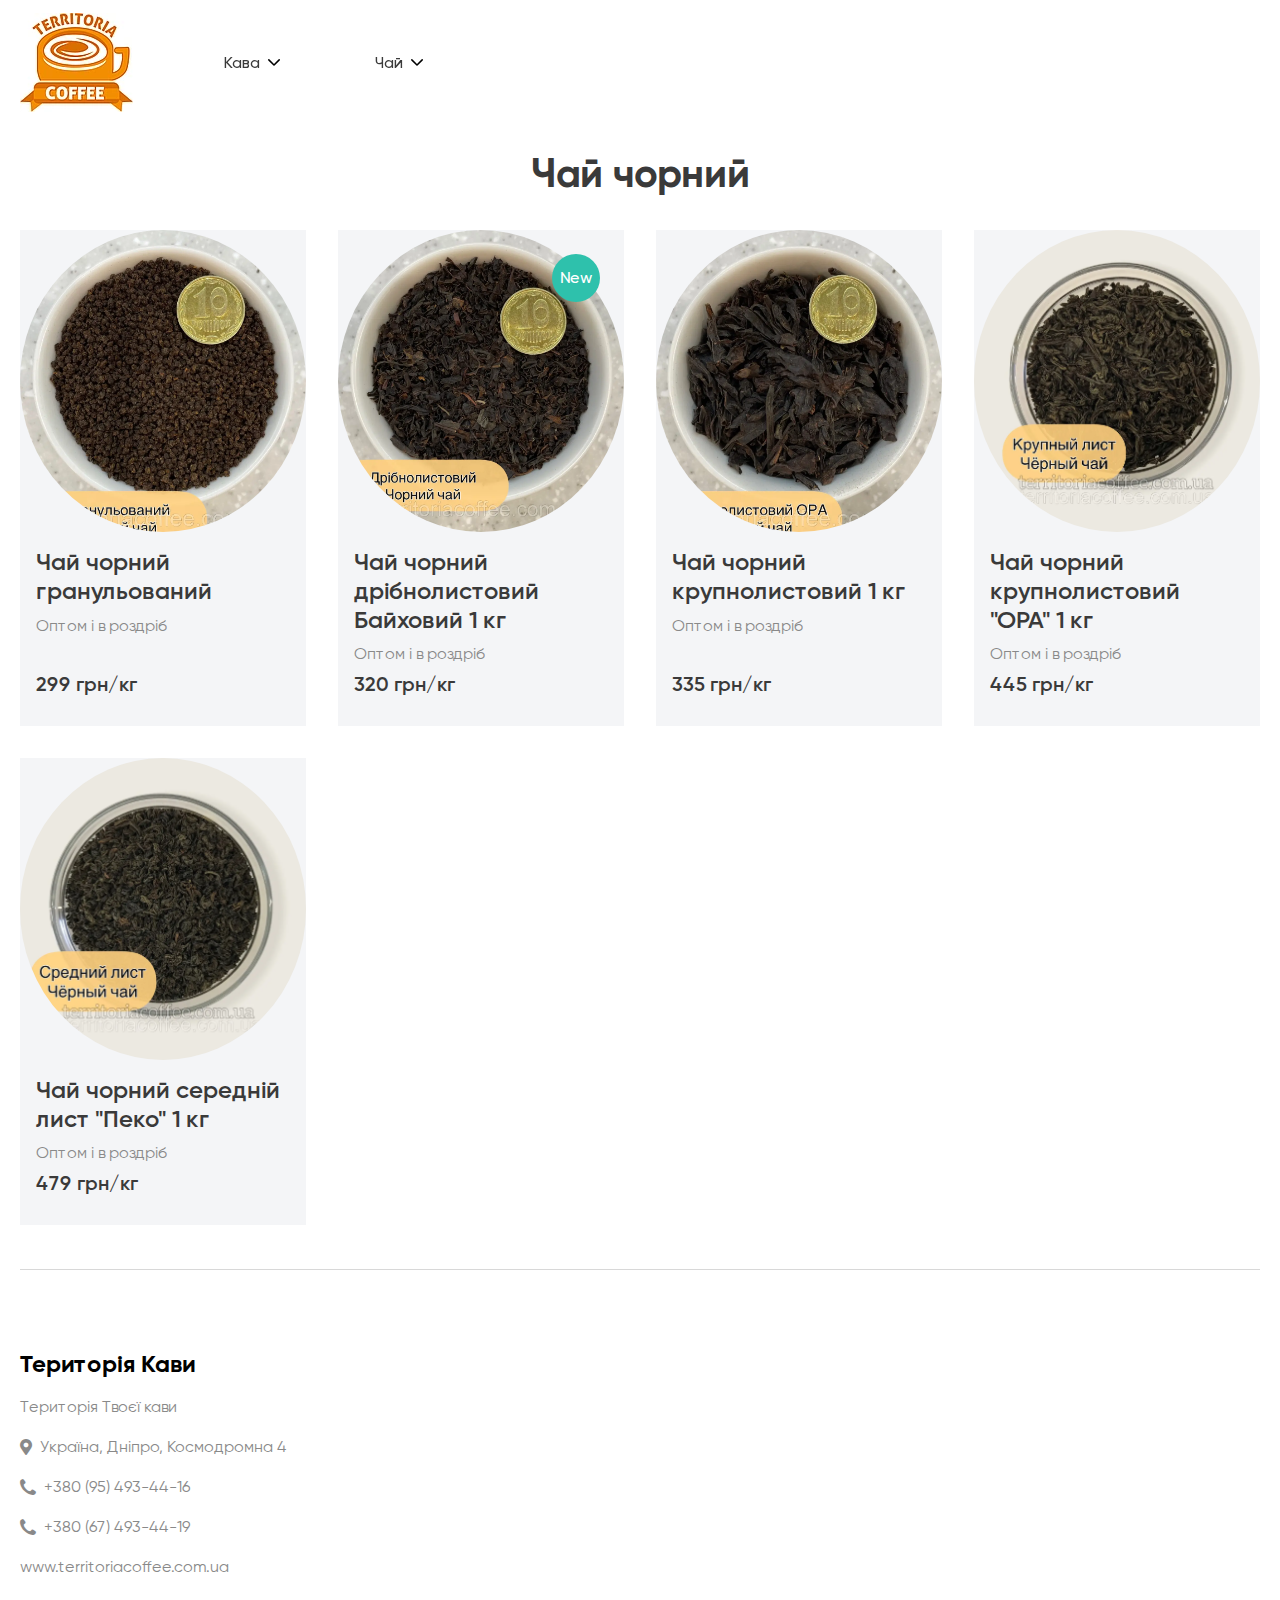
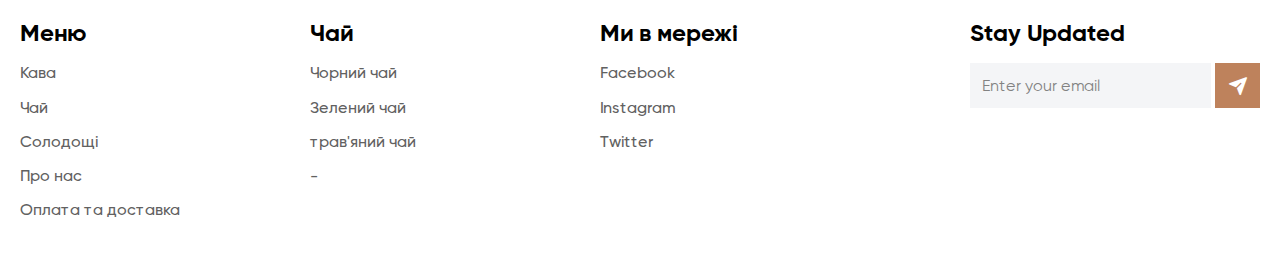
==== black-tea-plus.html @ 920da7d2 "Adding section pages" ====
<!DOCTYPE html>
<html lang="ru">

<head>
    <title>Territoria Coffee</title>
    <meta charset="UTF-8">
    <meta name="format-detection" content="telephone=no">
    <link rel="stylesheet" href="css/style.min.css">
    <link rel="shortcut icon" href="favicon.ico">
    <!-- <meta name="robots" content="noindex, nofollow"> -->
    <!-- <meta name="viewport" content="width=device-width, initial-scale=1.0, maximum-scale=1.0, user-scalable=0"> -->
    <meta name="viewport" content="width=device-width, initial-scale=1.0">
</head>

<body>
    <div class="wrapper">
        <header class="header">
            <div class="header__wrapper">
                <div class="header__container _container">
                    <div class="header__body">
                        <div class="header__main">
                            <a href="index.html" class="logo">
                                <img src="img/logo/logo.png">
                            </a>
                            <div class="header__menu menu">
                                <nav class="menu__body">
                                    <ul data-spollers="768,max" class="menu__list">
                                        <li class="menu__item">
                                            <a href="" class="menu__link">Кава</a>
                                            <button data-spoller type="button"
                                                class="menu__arrow _icon-arrow-down"></button>
                                            <ul class="menu__sub-list">
                                                <li class="menu__sub-item">
                                                    <a href="" class="menu__sub-link">ОПТ кави</a>
                                                </li>
                                                <li class="menu__sub-item">
                                                    <a href="" class="menu__sub-link">Зернова кава</a>
                                                </li>
                                                <li class="menu__sub-item">
                                                    <a href="" class="menu__sub-link">Кава мелена</a>
                                                </li>
                                                <li class="menu__sub-item">
                                                    <a href="" class="menu__sub-link">Ароматизована зернова кава</a>
                                                </li>
                                                <li class="menu__sub-item">
                                                    <a href="" class="menu__sub-link">Кава розчинна</a>
                                                </li>
                                                <li class="menu__sub-item">
                                                    <a href="" class="menu__sub-link">Ароматизована розчинна кава</a>
                                                </li>
                                            </ul>
                                        </li>
                                        <li class="menu__item">
                                            <a href="" class="menu__link">Чай</a>
                                            <button data-spoller type="button"
                                                class="menu__arrow _icon-arrow-down"></button>
                                            <ul class="menu__sub-list">
                                                <li class="menu__sub-item">
                                                    <a href="black-tea.html" class="menu__sub-link">Чай чорний</a>
                                                </li>
                                                <li class="menu__sub-item">
                                                    <a href="black-tea-plus.html" class="menu__sub-link">Чай чорний з добавками</a>
                                                </li>
                                                <li class="menu__sub-item">
                                                    <a href="green-tea.html" class="menu__sub-link">Чай зелений</a>
                                                </li>
                                                <li class="menu__sub-item">
                                                    <a href="" class="menu__sub-link">Чай зелений з добавками</a>
                                                </li>
                                                <li class="menu__sub-item">
                                                    <a href="" class="menu__sub-link">Трав'яний Чай</a>
                                                </li>

                                            </ul>
                                    </ul>

                                </nav>
                            </div>
                        </div>

                        <button type="button" class="icon-menu">
                            <span></span>
                            <span></span>
                            <span></span>
                        </button>
                    </div>
                </div>
            </div>
        </header>
        <main class="page">
        
            <section class="page__products products">
                <div class="products__container _container">
                    <h2 class="products__title _title">Чай чорний</h2>
                    <div class="products__items">
                        <article data-pid="1" class="products__item item-product">
                            <div class="item-product__labels">
                            </div>
                            <a href="" class="item-product__image _ibg">
                                <picture>
                                    <source srcset="img/products/black-tea/chaj-chornij-granulovanij.webp" type="image/webp"><img
                                        src="img/products/black-tea/chaj-chornij-granulovanij.webp" alt="Moonkin Hatchling">
                                </picture>
                            </a>
                            <div class="item-product__body">
                                <div class="item-product__content">
                                    <h3 class="item-product__title">Чай чорний гранульований</h3>
                                    <div class="item-product__text">Оптом і в роздріб</div>
                                </div>
                                <div class="item-product__prices">
                                    <div class="item-product__price">299 грн/кг</div>
                                </div>
                                
                        </article>
                        <article data-pid="2" class="products__item item-product">
                            <div class="item-product__labels">
                                <div class="item-product__label item-product__label_new">New</div>
                            </div>
                            <a href="" class="item-product__image _ibg">
                                <picture>
                                    <source srcset="img/products/black-tea/dribnolistovij.webp" type="image/webp"><img
                                        src="img/products/black-tea/dribnolistovij.jpg" alt="Кава розчинна Якобс Велюр 1 кг">
                                </picture>
                            </a>
                            <div class="item-product__body">
                                <div class="item-product__content">
                                    <h3 class="item-product__title">Чай чорний дрібнолистовий Байховий 1 кг</h3>
                                    <div class="item-product__text">Оптом і в роздріб</div>
                                </div>
                                <div class="item-product__prices">
                                    <div class="item-product__price">320 грн/кг</div>
                                </div>
                                
                                    
                            </div>
                        </article>
                        <article data-pid="3" class="products__item item-product">
                            <a href="" class="item-product__image _ibg">
                                <picture>
                                    <source srcset="img/products/black-tea/krupnolistovij.webp" type="image/webp"><img
                                        src="img/products/black-tea/krupnolistovij.jpg" alt="Kul Tiran Druid">
                                </picture>
                            </a>
                            <div class="item-product__body">
                                <div class="item-product__content">
                                    <h3 class="item-product__title">Чай чорний крупнолистовий 1 кг</h3>
                                    <div class="item-product__text">Оптом і в роздріб</div>
                                </div>
                                <div class="item-product__prices">
                                    <div class="item-product__price">335 грн/кг</div>
                                </div>
                                
                                    
                            </div>
                        </article>
                        <article data-pid="4" class="products__item item-product">
                            <div class="item-product__labels"></div>
                            <a href="" class="item-product__image _ibg">
                                <picture>
                                    <source srcset="img/products/black-tea/opa.webp" type="image/webp"><img
                                        src="img/products/black-tea/opa.jpg" alt="Lolito">
                                </picture>
                            </a>
                            <div class="item-product__body">
                                <div class="item-product__content">
                                    <h3 class="item-product__title">Чай чорний крупнолистовий "ОРА" 1 кг</h3>
                                    <div class="item-product__text">Оптом і в роздріб</div>
                                </div>
                                <div class="item-product__prices">
                                    <div class="item-product__price">445 грн/кг</div>
                                </div>
                                
                            </div>
                        </article>
                        <article data-pid="5" class="products__item item-product">
                            <div class="item-product__labels"></div>
                            <a href="" class="item-product__image _ibg">
                                <picture>
                                    <source srcset="img/products/black-tea/peko.webp" type="image/webp"><img src="img/products/black-tea/opa.jpg" alt="Lolito">
                                </picture>
                            </a>
                            <div class="item-product__body">
                                <div class="item-product__content">
                                    <h3 class="item-product__title">Чай чорний середній лист "Пеко" 1 кг</h3>
                                    <div class="item-product__text">Оптом і в роздріб</div>
                                </div>
                                <div class="item-product__prices">
                                    <div class="item-product__price">479 грн/кг</div>
                                </div>
                                
                            </div>
                        </article>
                        
                    </div>
                </div>
            </section>

            

        </main>
        <footer class="footer">
            <div class="footer__container _container">
                <div class="footer__body">
                    <div class="footer__main">
                        <a href="" class="footer__logo _footer-title">Територія Кави</a>
                        <div class="footer__text">Територія Твоєї кави</div>
                        <div class="footer__contacts contacts-footer">
                            <a href="https://goo.gl/maps/nc1YKYQ8QbA2v2zD7"
                                class="contacts-footer__item _icon-location">Україна, Дніпро, Космодромна 4 </a>
                            <a href="tel:+62894563455" class="contacts-footer__item _icon-phone">+380 (95) 493-44-16</a>
                            <a href="tel:+62894563455" class="contacts-footer__item _icon-phone">
                                +380 (67) 493-44-19</a>
                            <a href="https://www.panterius.com" target="_blank"
                                class="contacts-footer__item">www.territoriacoffee.com.ua</a>
                        </div>
                    </div>
                    <div data-spollers="768,max" class="footer__menu menu-footer">
                        <div class="menu-footer__column">
                            <button type="button" data-spoller class="menu-footer__title _footer-title">Меню</button>
                            <ul class="menu-footer__list">
                                <li><a href="" class="menu-footer__link">Кава</a></li>
                                <li><a href="" class="menu-footer__link">Чай</a></li>
                                <li><a href="" class="menu-footer__link">Солодощі</a></li>
                                <li><a href="" class="menu-footer__link">Про нас</a></li>
                                <li><a href="" class="menu-footer__link">Оплата та доставка</a></li>
                            </ul>
                        </div>
                        <div class="menu-footer__column">
                            <button type="button" data-spoller class="menu-footer__title _footer-title">Чай</button>
                            <ul class="menu-footer__list">
                                <li><a href="black-tea.html" class="menu-footer__link">Чорний чай</a></li>
                                <li><a href="green-tea.html" class="menu-footer__link">Зелений чай</a></li>
                                <li><a href="" class="menu-footer__link">трав'яний чай</a></li>
                                <li><a href="" class="menu-footer__link">-</a></li>
                            </ul>
                        </div>
                        <div class="menu-footer__column">
                            <button type="button" data-spoller class="menu-footer__title _footer-title">Ми в
                                мережі</button>
                            <ul class="menu-footer__list">
                                <li><a href="" class="menu-footer__link">Facebook</a></li>
                                <li><a href="" class="menu-footer__link">Instagram</a></li>
                                <li><a href="" class="menu-footer__link">Twitter</a></li>
                            </ul>
                        </div>
                    </div>
                    <div class="footer__subscribe subscribe">
                        <div class="subscribe__title _footer-title">Stay Updated</div>
                        <form data-message="subscribe" data-test action="#" class="subscribe__form">
                            <input autocomplete="off" type="text" name="form[]" data-error="Ошибка"
                                data-value="Enter your email" class="subscribe__input _req _email">
                            <button type="submit" class="subscribe__button _icon-send"></button>
                        </form>
                    </div>
                </div>
            </div>
        </footer>
    </div>
    <div class="popup popup_popup">
        <div class="popup__content">
            <div class="popup__body">
                <div class="popup__close"></div>
            </div>
        </div>
    </div>
    <div class="popup popup_subscribe-message">
        <div class="popup__content">
            <div class="popup__body">
                <div class="popup__close"></div>
            </div>
        </div>
    </div>
    <div class="popup popup_video">
        <div class="popup__content">
            <div class="popup__body">
                <div class="popup__close popup__close_video"></div>
                <div class="popup__video _video"></div>
            </div>
        </div>
    </div>
    <!-- Swiper -->
    <!-- <script src="https://unpkg.com/swiper/swiper-bundle.min.js"></script> -->
    <script src="js/vendors.min.js"></script>
    <script src="js/app.min.js"></script>
</body>

</html>
---- css/style.min.css ----
@charset "UTF-8";@font-face{font-family:Gilroy;font-display:swap;src:url(../fonts/Gilroy-Medium.woff) format("woff"),url(../fonts/Gilroy-Medium.woff2) format("woff2");font-weight:500;font-style:normal}@font-face{font-family:Gilroy;font-display:swap;src:url(../fonts/Gilroy-Bold.woff) format("woff"),url(../fonts/Gilroy-Bold.woff2) format("woff2");font-weight:700;font-style:normal}@font-face{font-family:Gilroy;font-display:swap;src:url(../fonts/Gilroy-Regular.woff) format("woff"),url(../fonts/Gilroy-Regular.woff2) format("woff2");font-weight:400;font-style:normal}@font-face{font-family:Gilroy;font-display:swap;src:url(../fonts/Gilroy-SemiBold.woff) format("woff"),url(../fonts/Gilroy-SemiBold.woff2) format("woff2");font-weight:600;font-style:normal}@font-face{font-family:icons;font-display:swap;src:url(../fonts/icons.woff) format("woff"),url(../fonts/icons.woff2) format("woff2");font-weight:400;font-style:normal}@font-face{font-family:icons;font-display:swap;src:url(../fonts/icons.woff) format("woff"),url(../fonts/icons.woff2#icons) format("woff2");font-weight:400;font-style:normal;font-display:block}._init .menu-footer__title::before,[class*=" _icon-"]:before,[class^=_icon-]:before{font-family:icons;font-style:normal;font-weight:400;font-variant:normal;text-transform:none;line-height:1;-webkit-font-smoothing:antialiased;-moz-osx-font-smoothing:grayscale}[class*=" _icon-"]:before,[class^=_icon-]:before{display:block}._icon-arrow-down:before,._init .menu-footer__title:before{content:"\e900"}._icon-arrow-link:before{content:"\e901"}._icon-cart:before{content:"\e902"}._icon-favorite:before{content:"\e903"}._icon-location:before{content:"\e904"}._icon-phone:before{content:"\e905"}._icon-search:before{content:"\e906"}._icon-send:before{content:"\e907"}._icon-share:before{content:"\e908"}*{padding:0;margin:0;border:0}*,:after,:before{-webkit-box-sizing:border-box;box-sizing:border-box}aside,footer,header,nav,section{display:block}html{font-size:16px}body,html{height:100%;min-width:320px}body{line-height:1;font-family:Gilroy;-ms-text-size-adjust:100%;-moz-text-size-adjust:100%;-webkit-text-size-adjust:100%}button,input,textarea{font-family:Gilroy;font-size:inherit}input::-ms-clear{display:none}button{cursor:pointer;background-color:inherit}button::-moz-focus-inner{padding:0;border:0}a,a:visited{text-decoration:none}a:hover{text-decoration:none}ul li{list-style:none}img{vertical-align:top}h1,h2,h3,h4,h5,h6{font-weight:inherit;font-size:inherit}body{color:#3a3a3a}body._lock{overflow:hidden}.wrapper{width:100%;min-height:100%;overflow:hidden;display:-webkit-box;display:-ms-flexbox;display:flex;-webkit-box-orient:vertical;-webkit-box-direction:normal;-ms-flex-direction:column;flex-direction:column}._container{max-width:1270px;padding:0 15px;margin:0 auto}.btn{display:-webkit-inline-box;display:-ms-inline-flexbox;display:inline-flex;-webkit-box-pack:center;-ms-flex-pack:center;justify-content:center;-webkit-box-align:center;-ms-flex-align:center;align-items:center;padding:0 15px;text-align:center;-webkit-transition:all .3s ease 0s;-o-transition:all .3s ease 0s;transition:all .3s ease 0s;min-height:48px}.btn_white{color:#cf9a01;background-color:#fff}.select{position:relative}.select__item{position:relative}.select__title{color:#000;border:1px solid #d9d9d9;background-color:#fff;cursor:pointer;border-radius:4px}.select__value{display:-webkit-box;display:-ms-flexbox;display:flex;font-size:14px;height:30px;padding:0 15px;-webkit-box-align:center;-ms-flex-align:center;align-items:center;-webkit-box-pack:justify;-ms-flex-pack:justify;justify-content:space-between;-webkit-box-orient:horizontal;-webkit-box-direction:reverse;-ms-flex-direction:row-reverse;flex-direction:row-reverse}.select__value span{height:1em;overflow:hidden;display:-webkit-box;-webkit-line-clamp:1;-webkit-box-orient:vertical}.select__value:before{content:"";display:inline-block;-webkit-transition:all .3s ease 0s;-o-transition:all .3s ease 0s;transition:all .3s ease 0s;width:11px;height:7px;background:url(../img/icons/select.svg) center/100% no-repeat}.select__input{width:100%;background-color:transparent;height:100%}.select__options{color:#000;position:absolute;top:29px;border-radius:0 0 4px 4px;min-width:100%;left:0;background-color:#fff;border-top:0;border:1px solid #d9d9d9;border-top:0;font-size:14px;padding:10px 0 5px 0}.select__option{cursor:pointer;padding:5px 15px;margin:0}.select._active{z-index:5}.select._active .select__value:before{-webkit-transform:rotate(-180deg);-ms-transform:rotate(-180deg);transform:rotate(-180deg)}.select._active .select__options{display:block}input[type=email],input[type=tel],input[type=text],textarea{-webkit-appearance:none;-moz-appearance:none;appearance:none}input[type=email]:focus,input[type=tel]:focus,input[type=text]:focus,textarea:focus{outline:0}.input{border-radius:0!important;width:100%;display:block;padding:0 20px}textarea.input{resize:none;padding:0 0}.checkbox{position:relative}.checkbox__input{position:absolute;width:0;height:0;opacity:0;visibility:hidden}.checkbox__input:checked+.checkbox__text:before{background:#fff url(../img/icons/check.svg) center no-repeat}.checkbox__text{display:-webkit-inline-box;display:-ms-inline-flexbox;display:inline-flex;-webkit-box-align:center;-ms-flex-align:center;align-items:center;position:relative;font-size:16px;color:#fff;letter-spacing:-.3px;line-height:calc(20 / 16);cursor:pointer}.checkbox__text:before{content:"";-ms-flex-item-align:start;align-self:flex-start;margin:0 14px 0 0;-webkit-box-flex:0;-ms-flex:0 0 20px;flex:0 0 20px;left:0;top:0;width:20px;height:18px;background:#fff;border:1px solid #a7a9ac}.checkbox a{color:#fff;text-decoration:underline}.checkbox._error .checkbox__text:before{border:1px solid #ee1212}.options{display:-webkit-box;display:-ms-flexbox;display:flex;-webkit-box-orient:vertical;-webkit-box-direction:normal;-ms-flex-direction:column;flex-direction:column;-webkit-box-align:start;-ms-flex-align:start;align-items:flex-start}.options__item{position:relative;cursor:pointer}.options__input{position:absolute;width:0;height:0;opacity:0;left:0;top:0;visibility:hidden}.options__input:checked+.options__text:after{-webkit-transform:scale(1);-ms-transform:scale(1);transform:scale(1)}.options__text{display:-webkit-inline-box;display:-ms-inline-flexbox;display:inline-flex;-webkit-box-align:center;-ms-flex-align:center;align-items:center;position:relative;font-size:16px;color:#fff;letter-spacing:-.3px;line-height:calc(20 / 16)}.options__text:before{content:"";-ms-flex-item-align:start;align-self:flex-start;margin:0 14px 0 0;-webkit-box-flex:0;-ms-flex:0 0 20px;flex:0 0 20px;left:0;top:0;border-radius:50%;width:20px;height:18px;background:#fff;border:1px solid #a7a9ac}.options__text:after{content:"";-webkit-transition:all .3s ease 0s;-o-transition:all .3s ease 0s;transition:all .3s ease 0s;-webkit-transform:scale(0);-ms-transform:scale(0);transform:scale(0);width:10px;height:10px;border-radius:50%;background-color:#77243a;position:absolute;left:5px;top:4px}.rating{display:-webkit-box;display:-ms-flexbox;display:flex;-webkit-box-align:end;-ms-flex-align:end;align-items:flex-end;font-size:40px;line-height:.75;-webkit-transition:opacity .3s ease 0s;-o-transition:opacity .3s ease 0s;transition:opacity .3s ease 0s}.rating.rating_sending{opacity:.2}.rating.rating_set .rating__active,.rating.rating_set .rating__item{cursor:pointer}.rating__body{position:relative}.rating__body::before{content:"★★★★★";display:block}.rating__active{position:absolute;width:0%;height:100%;top:0;left:0;overflow:hidden}.rating__active::before{content:"★★★★★";position:absolute;width:100%;height:100%;top:0;left:0;color:#ffd300}.rating__items{display:-webkit-box;display:-ms-flexbox;display:flex;position:absolute;width:100%;height:100%;top:0;left:0}.rating__item{-webkit-box-flex:0;-ms-flex:0 0 20%;flex:0 0 20%;height:100%;opacity:0}.rating__value{font-size:50%;line-height:1;padding:0 0 0 10px}.quantity{width:88px;height:40px;display:-webkit-box;display:-ms-flexbox;display:flex;border:1px solid rgba(166,166,166,.45)}.quantity__button{-webkit-box-flex:0;-ms-flex:0 0 30px;flex:0 0 30px;position:relative;cursor:pointer}.quantity__button::after,.quantity__button::before{content:"";position:absolute;top:50%;left:50%;-webkit-transition:all .3s ease 0s;-o-transition:all .3s ease 0s;transition:all .3s ease 0s;margin:0 0 0 -4.5px;background-color:#a6a6a6;width:9px;height:1px}.quantity__button_plus::before{-webkit-transform:rotate(-90deg);-ms-transform:rotate(-90deg);transform:rotate(-90deg)}.quantity__input{-webkit-box-flex:1;-ms-flex:1 1 auto;flex:1 1 auto}.quantity__input input{height:100%;color:#a6a6a6;font-size:12px;width:100%;text-align:center}._title{font-size:40px;font-weight:700;line-height:120%;text-align:center}._flyImage._ibg{opacity:1;position:fixed;z-index:100;-webkit-transition:all 1s ease 0s;-o-transition:all 1s ease 0s;transition:all 1s ease 0s}._footer-title{font-size:24px;line-height:120.8333333333%;color:#000;font-weight:700}.slider-arrows{display:-ms-grid;display:grid;-ms-grid-columns:(48px)[2];grid-template-columns:repeat(2,48px);-webkit-column-gap:8px;-moz-column-gap:8px;column-gap:8px}.slider-arrow{pointer-events:auto;border-radius:50%;height:48px;background-color:#cf9a01;font-size:12px;cursor:pointer;-webkit-transition:all .3s ease 0s;-o-transition:all .3s ease 0s;transition:all .3s ease 0s}.slider-arrow_prev::before{-webkit-transform:rotate(90deg);-ms-transform:rotate(90deg);transform:rotate(90deg)}.slider-arrow_next::before{-webkit-transform:rotate(-90deg);-ms-transform:rotate(-90deg);transform:rotate(-90deg)}.slider-arrow_white{-webkit-box-shadow:0 4px 14px 1px rgba(0,0,0,.16);box-shadow:0 4px 14px 1px rgba(0,0,0,.16);background-color:#fff}.swiper-pagination-bullets{display:-webkit-box;display:-ms-flexbox;display:flex;-ms-flex-wrap:wrap;flex-wrap:wrap}.swiper-pagination-bullet{cursor:pointer;-webkit-box-flex:0;-ms-flex:0 0 27px;flex:0 0 27px;height:27px;position:relative;display:-webkit-box;display:-ms-flexbox;display:flex;-webkit-box-pack:center;-ms-flex-pack:center;justify-content:center;-webkit-box-align:center;-ms-flex-align:center;align-items:center;margin:2px 0}.swiper-pagination-bullet:not(:last-child){margin-right:12px}.swiper-pagination-bullet::after{content:"";width:11px;height:11px;background-color:#d8d8d8;border-radius:50%;-webkit-transition:background-color .3s ease 0s;-o-transition:background-color .3s ease 0s;transition:background-color .3s ease 0s}.swiper-pagination-bullet::before{content:"";position:absolute;top:0;left:0;width:100%;height:100%;border-radius:50%;border:1px solid #be825c;-webkit-transition:-webkit-transform .3s ease 0s;transition:-webkit-transform .3s ease 0s;-o-transition:transform .3s ease 0s;transition:transform .3s ease 0s;transition:transform .3s ease 0s,-webkit-transform .3s ease 0s;-webkit-transform:scale(0);-ms-transform:scale(0);transform:scale(0)}.swiper-pagination-bullet-active::after{background-color:#cf9a01}.swiper-pagination-bullet-active::before{-webkit-transform:scale(1);-ms-transform:scale(1);transform:scale(1)}ol.counter{list-style-type:none;counter-reset:item}ol.counter li{position:relative;padding:0 0 0 45px}ol.counter li:before{counter-increment:item;content:counter(item);position:absolute;left:0;top:0;color:#818181;font-size:14px;font-weight:700;text-align:center;line-height:26px;border-radius:50%;width:28px;height:28px;border:1px solid #4274bb}.ellipsis{display:block;overflow:hidden;width:100%;white-space:nowrap;-o-text-overflow:ellipsis;text-overflow:ellipsis}.es{overflow:hidden;white-space:nowrap;-o-text-overflow:ellipsis;text-overflow:ellipsis}.table{display:table;font-size:0;width:100%}.trow{display:table-row}.cell{display:table-cell}.cell.full{width:100%}._ibg{position:relative}._ibg img{position:absolute;border-radius: 50%;width:100%;height:100%;top:0;left:0;-o-object-fit:cover;object-fit:cover}body.ie ._ibg{background-position:center;background-size:cover;background-repeat:no-repeat}body.ie ._ibg img{width:0;height:0;opacity:0;visibility:hidden}._video{position:relative;overflow:hidden;height:0;padding-bottom:56.25%}._video embed,._video iframe,._video object,._video video{position:absolute;top:0;left:0;width:100%;height:100%}.videobg embed,.videobg iframe,.videobg object,.videobg video{position:fixed;top:50%;left:50%;min-width:100%;min-height:100%;width:auto;height:auto;z-index:-100;-webkit-transform:translateX(-50%) translateY(-50%);-ms-transform:translateX(-50%) translateY(-50%);transform:translateX(-50%) translateY(-50%);background-size:cover}._more-content{-webkit-transition:all .3s ease 0s;-o-transition:all .3s ease 0s;transition:all .3s ease 0s;overflow:hidden}._more-link{cursor:pointer}._more-link span{font-style:normal}._more-link span:first-child{display:block}._more-link span:last-child{display:none}._more-link._active span{font-style:normal}._more-link._active span:first-child{display:none}._more-link._active span:last-child{display:block}#map{background:url(../img/icons/loading.gif) center/50px no-repeat}._swiper{overflow:hidden}._swiper .swiper-wrapper{width:100%;height:100%;-webkit-box-sizing:content-box;box-sizing:content-box;display:-webkit-box;display:-ms-flexbox;display:flex;position:relative}._swiper.swiper-container-vertical .swiper-wrapper{-webkit-box-orient:vertical;-webkit-box-direction:normal;-ms-flex-direction:column;flex-direction:column}._swiper.swiper-container-autoheight .swiper-wrapper{-webkit-box-align:start;-ms-flex-align:start;align-items:flex-start}.swiper-container-initialized .swiper-slide{-ms-flex-negative:0;flex-shrink:0}.swiper-container-android .swiper-slide,.swiper-container-android .swiper-wrapper{-webkit-transform:translate3d(0,0,0);transform:translate3d(0,0,0)}.swiper-button-lock{display:none!important}._tabs-block{display:none}._tabs-block._active{display:block}.mirror{-webkit-transform:scale(-1,1);-ms-transform:scale(-1,1);transform:scale(-1,1)}.nicescroll-rails{z-index:1000!important}._custom-scroll{position:fixed;right:0;top:0;width:3px;height:100%;z-index:1000}._custom-scroll__line{background-color:rgba(0,0,0,.5);border-radius:3px 0 0 3px;position:relative;left:0;top:0;width:100%}.lg-actions .lg-next,.lg-actions .lg-prev{background-color:rgba(0,0,0,.45);border-radius:2px;color:#999;cursor:pointer;display:block;margin-top:-10px;position:absolute;display:block;width:20px;height:36px;top:50%;-webkit-transform:translate(0,-50%);-ms-transform:translate(0,-50%);transform:translate(0,-50%);z-index:1080}.lg-actions .lg-next.disabled,.lg-actions .lg-prev.disabled{pointer-events:none;opacity:.5}.lg-actions .lg-next:hover,.lg-actions .lg-prev:hover{color:#fff}.lg-actions .lg-next{right:20px;background:url(../img/icons/p-right.svg) 0 0/100% no-repeat}.lg-actions .lg-prev{left:20px;background:url(../img/icons/p-left.svg) 0 0/100% no-repeat}@-webkit-keyframes lg-right-end{0%{left:0}50%{left:-30px}100%{left:0}}@keyframes lg-right-end{0%{left:0}50%{left:-30px}100%{left:0}}@-webkit-keyframes lg-left-end{0%{left:0}50%{left:30px}100%{left:0}}@keyframes lg-left-end{0%{left:0}50%{left:30px}100%{left:0}}.lg-outer.lg-right-end .lg-object{-webkit-animation:lg-right-end .3s;animation:lg-right-end .3s;position:relative}.lg-outer.lg-left-end .lg-object{-webkit-animation:lg-left-end .3s;animation:lg-left-end .3s;position:relative}.lg-toolbar{z-index:1082;left:0;position:absolute;top:0;width:100%;background-color:rgba(0,0,0,.45)}.lg-toolbar .lg-icon{color:#999;cursor:pointer;float:right;font-size:24px;height:47px;line-height:27px;padding:10px 0;text-align:center;width:50px;text-decoration:none!important;outline:medium none;-webkit-transition:color .2s linear;-o-transition:color .2s linear;transition:color .2s linear}.lg-toolbar .lg-icon:hover{color:#fff}.lg-toolbar .lg-close{background:url(../img/icons/close.svg) center no-repeat}.lg-toolbar .lg-download{display:none}.lg-sub-html{background-color:rgba(0,0,0,.45);bottom:0;color:#eee;font-size:16px;left:0;padding:10px 40px;position:fixed;right:0;text-align:center;z-index:1080}.lg-sub-html h4{margin:0;font-size:13px;font-weight:700}.lg-sub-html p{font-size:12px;margin:5px 0 0}#lg-counter{color:#999;display:inline-block;font-size:16px;padding-left:20px;padding-top:12px;vertical-align:middle}.lg-next,.lg-prev,.lg-toolbar{opacity:1;-webkit-transition:-webkit-transform .35s cubic-bezier(0,0,.25,1) 0s,opacity .35s cubic-bezier(0,0,.25,1) 0s,color .2s linear;-o-transition:-o-transform .35s cubic-bezier(0,0,.25,1) 0s,opacity .35s cubic-bezier(0,0,.25,1) 0s,color .2s linear;-webkit-transition:opacity .35s cubic-bezier(0,0,.25,1) 0s,color .2s linear,-webkit-transform .35s cubic-bezier(0,0,.25,1) 0s;transition:opacity .35s cubic-bezier(0,0,.25,1) 0s,color .2s linear,-webkit-transform .35s cubic-bezier(0,0,.25,1) 0s;-o-transition:transform .35s cubic-bezier(0,0,.25,1) 0s,opacity .35s cubic-bezier(0,0,.25,1) 0s,color .2s linear;transition:transform .35s cubic-bezier(0,0,.25,1) 0s,opacity .35s cubic-bezier(0,0,.25,1) 0s,color .2s linear;transition:transform .35s cubic-bezier(0,0,.25,1) 0s,opacity .35s cubic-bezier(0,0,.25,1) 0s,color .2s linear,-webkit-transform .35s cubic-bezier(0,0,.25,1) 0s}.lg-hide-items .lg-prev{opacity:0;-webkit-transform:translate3d(-10px,0,0);transform:translate3d(-10px,0,0)}.lg-hide-items .lg-next{opacity:0;-webkit-transform:translate3d(10px,0,0);transform:translate3d(10px,0,0)}.lg-hide-items .lg-toolbar{opacity:0;-webkit-transform:translate3d(0,-10px,0);transform:translate3d(0,-10px,0)}body:not(.lg-from-hash) .lg-outer.lg-start-zoom .lg-object{-webkit-transform:scale3d(.5,.5,.5);transform:scale3d(.5,.5,.5);opacity:0;-webkit-transition:-webkit-transform 250ms cubic-bezier(0,0,.25,1) 0s,opacity 250ms cubic-bezier(0,0,.25,1)!important;-o-transition:-o-transform 250ms cubic-bezier(0,0,.25,1) 0s,opacity 250ms cubic-bezier(0,0,.25,1)!important;-webkit-transition:opacity 250ms cubic-bezier(0,0,.25,1),-webkit-transform 250ms cubic-bezier(0,0,.25,1) 0s!important;transition:opacity 250ms cubic-bezier(0,0,.25,1),-webkit-transform 250ms cubic-bezier(0,0,.25,1) 0s!important;-o-transition:transform 250ms cubic-bezier(0,0,.25,1) 0s,opacity 250ms cubic-bezier(0,0,.25,1)!important;transition:transform 250ms cubic-bezier(0,0,.25,1) 0s,opacity 250ms cubic-bezier(0,0,.25,1)!important;transition:transform 250ms cubic-bezier(0,0,.25,1) 0s,opacity 250ms cubic-bezier(0,0,.25,1),-webkit-transform 250ms cubic-bezier(0,0,.25,1) 0s!important;-webkit-transform-origin:50% 50%;-ms-transform-origin:50% 50%;transform-origin:50% 50%}body:not(.lg-from-hash) .lg-outer.lg-start-zoom .lg-item.lg-complete .lg-object{-webkit-transform:scale3d(1,1,1);transform:scale3d(1,1,1);opacity:1}.lg-outer .lg-thumb-outer{background-color:#0d0a0a;bottom:0;position:absolute;width:100%;z-index:1080;max-height:350px;-webkit-transform:translate3d(0,100%,0);transform:translate3d(0,100%,0);-webkit-transition:-webkit-transform .25s cubic-bezier(0,0,.25,1) 0s;-o-transition:-o-transform .25s cubic-bezier(0,0,.25,1) 0s;transition:-webkit-transform .25s cubic-bezier(0,0,.25,1) 0s;-o-transition:transform .25s cubic-bezier(0,0,.25,1) 0s;transition:transform .25s cubic-bezier(0,0,.25,1) 0s;transition:transform .25s cubic-bezier(0,0,.25,1) 0s,-webkit-transform .25s cubic-bezier(0,0,.25,1) 0s}.lg-outer .lg-thumb-outer.lg-grab .lg-thumb-item{cursor:-webkit-grab;cursor:-o-grab;cursor:-ms-grab;cursor:grab}.lg-outer .lg-thumb-outer.lg-grabbing .lg-thumb-item{cursor:move;cursor:-webkit-grabbing;cursor:-o-grabbing;cursor:-ms-grabbing;cursor:grabbing}.lg-outer .lg-thumb-outer.lg-dragging .lg-thumb{-webkit-transition-duration:0s!important;-o-transition-duration:0s!important;transition-duration:0s!important}.lg-outer.lg-thumb-open .lg-thumb-outer{-webkit-transform:translate3d(0,0,0);transform:translate3d(0,0,0)}.lg-outer .lg-thumb{padding:10px 0;height:100%;margin-bottom:-5px}.lg-outer .lg-thumb-item{border-radius:5px;cursor:pointer;float:left;overflow:hidden;height:100%;border:2px solid #fff;border-radius:4px;margin-bottom:5px}.lg-outer .lg-thumb-item.active,.lg-outer .lg-thumb-item:hover{border-color:#a90707}.lg-outer .lg-thumb-item img{width:100%;height:100%;-o-object-fit:cover;object-fit:cover}.lg-outer.lg-has-thumb .lg-item{padding-bottom:120px}.lg-outer.lg-can-toggle .lg-item{padding-bottom:0}.lg-outer.lg-pull-caption-up .lg-sub-html{-webkit-transition:bottom .25s ease;-o-transition:bottom .25s ease;transition:bottom .25s ease}.lg-outer.lg-pull-caption-up.lg-thumb-open .lg-sub-html{bottom:100px}.lg-outer .lg-toggle-thumb{background-color:#0d0a0a;border-radius:2px 2px 0 0;color:#999;cursor:pointer;font-size:24px;height:39px;line-height:27px;padding:5px 0;position:absolute;right:20px;text-align:center;top:-39px;width:50px}.lg-outer .lg-toggle-thumb:after{content:"\e1ff"}.lg-outer .lg-toggle-thumb:hover{color:#fff}.lg-outer .lg-video-cont{display:inline-block;vertical-align:middle;max-width:1140px;max-height:100%;width:100%;padding:0 5px}.lg-outer .lg-video{width:100%;height:0;padding-bottom:56.25%;overflow:hidden;position:relative}.lg-outer .lg-video .lg-object{display:inline-block;position:absolute;top:0;left:0;width:100%!important;height:100%!important}.lg-outer .lg-video .lg-video-play{width:84px;height:59px;position:absolute;left:50%;top:50%;margin-left:-42px;margin-top:-30px;z-index:1080;cursor:pointer}._no-webp .lg-outer .lg-has-vimeo .lg-video-play{background:url(../img/vimeo-play.png) no-repeat scroll 0 0 transparent}._no-webp .lg-outer .lg-has-vimeo:hover .lg-video-play{background:url(../img/vimeo-play.png) no-repeat scroll 0 -58px transparent}._no-webp .lg-outer .lg-has-html5 .lg-video-play{background:transparent url(../img/video-play.png) no-repeat scroll 0 0}.lg-outer .lg-has-html5 .lg-video-play{height:64px;margin-left:-32px;margin-top:-32px;width:64px;opacity:.8}.lg-outer .lg-has-html5:hover .lg-video-play{opacity:1}._no-webp .lg-outer .lg-has-youtube .lg-video-play{background:url(../img/youtube-play.png) no-repeat scroll 0 0 transparent}._no-webp .lg-outer .lg-has-youtube:hover .lg-video-play{background:url(../img/youtube-play.png) no-repeat scroll 0 -60px transparent}.lg-outer .lg-video-object{width:100%!important;height:100%!important;position:absolute;top:0;left:0}.lg-outer .lg-has-video .lg-video-object{visibility:hidden}.lg-outer .lg-has-video.lg-video-playing .lg-object,.lg-outer .lg-has-video.lg-video-playing .lg-video-play{display:none}.lg-outer .lg-has-video.lg-video-playing .lg-video-object{visibility:visible}.lg-progress-bar{background-color:#333;height:5px;left:0;position:absolute;top:0;width:100%;z-index:1083;opacity:0;-webkit-transition:opacity 80ms ease 0s;-o-transition:opacity 80ms ease 0s;transition:opacity 80ms ease 0s}.lg-progress-bar .lg-progress{background-color:#a90707;height:5px;width:0}.lg-progress-bar.lg-start .lg-progress{width:100%}.lg-show-autoplay .lg-progress-bar{opacity:1}.lg-autoplay-button:after{content:"\e01d"}.lg-show-autoplay .lg-autoplay-button:after{content:"\e01a"}.lg-outer.lg-css3.lg-zoom-dragging .lg-item.lg-complete.lg-zoomable .lg-image,.lg-outer.lg-css3.lg-zoom-dragging .lg-item.lg-complete.lg-zoomable .lg-img-wrap{-webkit-transition-duration:0s;-o-transition-duration:0s;transition-duration:0s}.lg-outer.lg-use-transition-for-zoom .lg-item.lg-complete.lg-zoomable .lg-img-wrap{-webkit-transition:-webkit-transform .3s cubic-bezier(0,0,.25,1) 0s;-o-transition:-o-transform .3s cubic-bezier(0,0,.25,1) 0s;transition:-webkit-transform .3s cubic-bezier(0,0,.25,1) 0s;-o-transition:transform .3s cubic-bezier(0,0,.25,1) 0s;transition:transform .3s cubic-bezier(0,0,.25,1) 0s;transition:transform .3s cubic-bezier(0,0,.25,1) 0s,-webkit-transform .3s cubic-bezier(0,0,.25,1) 0s}.lg-outer.lg-use-left-for-zoom .lg-item.lg-complete.lg-zoomable .lg-img-wrap{-webkit-transition:left .3s cubic-bezier(0,0,.25,1) 0s,top .3s cubic-bezier(0,0,.25,1) 0s;-o-transition:left .3s cubic-bezier(0,0,.25,1) 0s,top .3s cubic-bezier(0,0,.25,1) 0s;transition:left .3s cubic-bezier(0,0,.25,1) 0s,top .3s cubic-bezier(0,0,.25,1) 0s}.lg-outer .lg-item.lg-complete.lg-zoomable .lg-img-wrap{-webkit-transform:translate3d(0,0,0);transform:translate3d(0,0,0);-webkit-backface-visibility:hidden;backface-visibility:hidden}.lg-outer .lg-item.lg-complete.lg-zoomable .lg-image{-webkit-transform:scale3d(1,1,1);transform:scale3d(1,1,1);-webkit-transition:-webkit-transform .3s cubic-bezier(0,0,.25,1) 0s,opacity .15s!important;-o-transition:-o-transform .3s cubic-bezier(0,0,.25,1) 0s,opacity .15s!important;-webkit-transition:opacity .15s,-webkit-transform .3s cubic-bezier(0,0,.25,1) 0s!important;transition:opacity .15s,-webkit-transform .3s cubic-bezier(0,0,.25,1) 0s!important;-o-transition:transform .3s cubic-bezier(0,0,.25,1) 0s,opacity .15s!important;transition:transform .3s cubic-bezier(0,0,.25,1) 0s,opacity .15s!important;transition:transform .3s cubic-bezier(0,0,.25,1) 0s,opacity .15s,-webkit-transform .3s cubic-bezier(0,0,.25,1) 0s!important;-webkit-transform-origin:0 0;-ms-transform-origin:0 0;transform-origin:0 0;-webkit-backface-visibility:hidden;backface-visibility:hidden}#lg-zoom-in:after{content:"\e311"}#lg-actual-size{font-size:20px}#lg-actual-size:after{content:"\e033"}#lg-zoom-out{opacity:.5;pointer-events:none}#lg-zoom-out:after{content:"\e312"}.lg-zoomed #lg-zoom-out{opacity:1;pointer-events:auto}.lg-outer .lg-pager-outer{bottom:60px;left:0;position:absolute;right:0;text-align:center;z-index:1080;height:10px}.lg-outer .lg-pager-outer.lg-pager-hover .lg-pager-cont{overflow:visible}.lg-outer .lg-pager-cont{cursor:pointer;display:inline-block;overflow:hidden;position:relative;vertical-align:top;margin:0 5px}.lg-outer .lg-pager-cont:hover .lg-pager-thumb-cont{opacity:1;-webkit-transform:translate3d(0,0,0);transform:translate3d(0,0,0)}.lg-outer .lg-pager-cont.lg-pager-active .lg-pager{-webkit-box-shadow:0 0 0 2px #fff inset;box-shadow:0 0 0 2px #fff inset}.lg-outer .lg-pager-thumb-cont{background-color:#fff;color:#fff;bottom:100%;height:83px;left:0;margin-bottom:20px;margin-left:-60px;opacity:0;padding:5px;position:absolute;width:120px;border-radius:3px;-webkit-transition:opacity .15s ease 0s,-webkit-transform .15s ease 0s;-o-transition:opacity .15s ease 0s,-o-transform .15s ease 0s;transition:opacity .15s ease 0s,-webkit-transform .15s ease 0s;-o-transition:opacity .15s ease 0s,transform .15s ease 0s;transition:opacity .15s ease 0s,transform .15s ease 0s;transition:opacity .15s ease 0s,transform .15s ease 0s,-webkit-transform .15s ease 0s;-webkit-transform:translate3d(0,5px,0);transform:translate3d(0,5px,0)}.lg-outer .lg-pager-thumb-cont img{width:100%;height:100%}.lg-outer .lg-pager{background-color:rgba(255,255,255,.5);border-radius:50%;-webkit-box-shadow:0 0 0 8px rgba(255,255,255,.7) inset;box-shadow:0 0 0 8px rgba(255,255,255,.7) inset;display:block;height:12px;-webkit-transition:box-shadow .3s ease 0s;-o-transition:box-shadow .3s ease 0s;-webkit-transition:-webkit-box-shadow .3s ease 0s;transition:-webkit-box-shadow .3s ease 0s;transition:box-shadow .3s ease 0s;transition:box-shadow .3s ease 0s,-webkit-box-shadow .3s ease 0s;width:12px}.lg-outer .lg-pager:focus,.lg-outer .lg-pager:hover{-webkit-box-shadow:0 0 0 8px #fff inset;box-shadow:0 0 0 8px #fff inset}.lg-outer .lg-caret{border-left:10px solid transparent;border-right:10px solid transparent;border-top:10px dashed;bottom:-10px;display:inline-block;height:0;left:50%;margin-left:-5px;position:absolute;vertical-align:middle;width:0}.lg-fullscreen:after{content:"\e20c"}.lg-fullscreen-on .lg-fullscreen:after{content:"\e20d"}.lg-outer #lg-dropdown-overlay{background-color:rgba(0,0,0,.25);bottom:0;cursor:default;left:0;position:fixed;right:0;top:0;z-index:1081;opacity:0;visibility:hidden;-webkit-transition:visibility 0s linear .18s,opacity .18s linear 0s;-o-transition:visibility 0s linear .18s,opacity .18s linear 0s;transition:visibility 0s linear .18s,opacity .18s linear 0s}.lg-outer.lg-dropdown-active #lg-dropdown-overlay,.lg-outer.lg-dropdown-active .lg-dropdown{-webkit-transition-delay:0s;-o-transition-delay:0s;transition-delay:0s;-ms-transform:translate3d(0,0,0);-webkit-transform:translate3d(0,0,0);transform:translate3d(0,0,0);opacity:1;visibility:visible}.lg-outer.lg-dropdown-active #lg-share{color:#fff}.lg-outer .lg-dropdown{background-color:#fff;border-radius:2px;font-size:14px;list-style-type:none;margin:0;padding:10px 0;position:absolute;right:0;text-align:left;top:50px;opacity:0;visibility:hidden;-ms-transform:translate3d(0,5px,0);-webkit-transform:translate3d(0,5px,0);transform:translate3d(0,5px,0);-webkit-transition:-webkit-transform .18s linear 0s,visibility 0s linear .5s,opacity .18s linear 0s;-o-transition:-o-transform .18s linear 0s,visibility 0s linear .5s,opacity .18s linear 0s;-webkit-transition:visibility 0s linear .5s,opacity .18s linear 0s,-webkit-transform .18s linear 0s;transition:visibility 0s linear .5s,opacity .18s linear 0s,-webkit-transform .18s linear 0s;-o-transition:transform .18s linear 0s,visibility 0s linear .5s,opacity .18s linear 0s;transition:transform .18s linear 0s,visibility 0s linear .5s,opacity .18s linear 0s;transition:transform .18s linear 0s,visibility 0s linear .5s,opacity .18s linear 0s,-webkit-transform .18s linear 0s}.lg-outer .lg-dropdown:after{content:"";display:block;height:0;width:0;position:absolute;border:8px solid transparent;border-bottom-color:#fff;right:16px;top:-16px}.lg-outer .lg-dropdown>li:last-child{margin-bottom:0}.lg-outer .lg-dropdown>li:hover .lg-icon,.lg-outer .lg-dropdown>li:hover a{color:#333}.lg-outer .lg-dropdown a{color:#333;display:block;white-space:pre;padding:4px 12px;font-family:"Open Sans","Helvetica Neue",Helvetica,Arial,sans-serif;font-size:12px}.lg-outer .lg-dropdown a:hover{background-color:rgba(0,0,0,.07)}.lg-outer .lg-dropdown .lg-dropdown-text{display:inline-block;line-height:1;margin-top:-3px;vertical-align:middle}.lg-outer .lg-dropdown .lg-icon{color:#333;display:inline-block;float:none;font-size:20px;height:auto;line-height:1;margin-right:8px;padding:0;vertical-align:middle;width:auto}.lg-outer #lg-share{position:relative}.lg-outer #lg-share:after{content:"\e80d"}.lg-outer #lg-share-facebook .lg-icon{color:#3b5998}.lg-outer #lg-share-facebook .lg-icon:after{content:"\e901"}.lg-outer #lg-share-twitter .lg-icon{color:#00aced}.lg-outer #lg-share-twitter .lg-icon:after{content:"\e904"}.lg-outer #lg-share-googleplus .lg-icon{color:#dd4b39}.lg-outer #lg-share-googleplus .lg-icon:after{content:"\e902"}.lg-outer #lg-share-pinterest .lg-icon{color:#cb2027}.lg-outer #lg-share-pinterest .lg-icon:after{content:"\e903"}.group:after,.group:before{display:table;content:"";line-height:0}.group:after{clear:both}.lg-outer{width:100%;height:100%;position:fixed;top:0;left:0;z-index:1050;opacity:0;-webkit-transition:opacity .15s ease 0s;-o-transition:opacity .15s ease 0s;transition:opacity .15s ease 0s}.lg-outer *{-webkit-box-sizing:border-box;box-sizing:border-box}.lg-outer.lg-visible{opacity:1}.lg-outer.lg-css3 .lg-item.lg-current,.lg-outer.lg-css3 .lg-item.lg-next-slide,.lg-outer.lg-css3 .lg-item.lg-prev-slide{-webkit-transition-duration:inherit!important;-o-transition-duration:inherit!important;transition-duration:inherit!important;-webkit-transition-timing-function:inherit!important;-o-transition-timing-function:inherit!important;transition-timing-function:inherit!important}.lg-outer.lg-css3.lg-dragging .lg-item.lg-current,.lg-outer.lg-css3.lg-dragging .lg-item.lg-next-slide,.lg-outer.lg-css3.lg-dragging .lg-item.lg-prev-slide{-webkit-transition-duration:0s!important;-o-transition-duration:0s!important;transition-duration:0s!important;opacity:1}.lg-outer.lg-grab img.lg-object{cursor:-webkit-grab;cursor:-o-grab;cursor:-ms-grab;cursor:grab}.lg-outer.lg-grabbing img.lg-object{cursor:move;cursor:-webkit-grabbing;cursor:-o-grabbing;cursor:-ms-grabbing;cursor:grabbing}.lg-outer .lg{height:100%;width:100%;position:relative;overflow:hidden;margin-left:auto;margin-right:auto;max-width:100%;max-height:100%}.lg-outer .lg-inner{width:100%;height:100%;position:absolute;left:0;top:0;white-space:nowrap}.lg-outer .lg-item{background:url(../img/icons/loading.gif) no-repeat scroll center center transparent;display:none!important}.lg-outer.lg-css3 .lg-current,.lg-outer.lg-css3 .lg-next-slide,.lg-outer.lg-css3 .lg-prev-slide{display:inline-block!important}.lg-outer.lg-css .lg-current{display:inline-block!important}.lg-outer .lg-img-wrap,.lg-outer .lg-item{display:inline-block;text-align:center;position:absolute;width:100%;height:100%}.lg-outer .lg-img-wrap:before,.lg-outer .lg-item:before{content:"";display:inline-block;height:50%;width:1px;margin-right:-1px}.lg-outer .lg-img-wrap{position:absolute;padding:0 5px;left:0;right:0;top:0;bottom:0}.lg-outer .lg-item.lg-complete{background-image:none}.lg-outer .lg-item.lg-current{z-index:1060}.lg-outer .lg-image{display:inline-block;vertical-align:middle;max-width:100%;max-height:100%;width:auto!important;height:auto!important}.lg-outer.lg-show-after-load .lg-item .lg-object,.lg-outer.lg-show-after-load .lg-item .lg-video-play{opacity:0;-webkit-transition:opacity .15s ease 0s;-o-transition:opacity .15s ease 0s;transition:opacity .15s ease 0s}.lg-outer.lg-show-after-load .lg-item.lg-complete .lg-object,.lg-outer.lg-show-after-load .lg-item.lg-complete .lg-video-play{opacity:1}.lg-outer .lg-empty-html{display:none}.lg-outer.lg-hide-download #lg-download{display:none}.lg-backdrop{position:fixed;top:0;left:0;right:0;bottom:0;z-index:1040;background-color:rgba(0,0,0,.9);opacity:0;-webkit-transition:opacity .15s ease 0s;-o-transition:opacity .15s ease 0s;transition:opacity .15s ease 0s}.lg-backdrop.in{opacity:1}.lg-css3.lg-no-trans .lg-current,.lg-css3.lg-no-trans .lg-next-slide,.lg-css3.lg-no-trans .lg-prev-slide{-webkit-transition:none 0s ease 0s!important;-o-transition:none 0s ease 0s!important;transition:none 0s ease 0s!important}.lg-css3.lg-use-css3 .lg-item{-webkit-backface-visibility:hidden;backface-visibility:hidden}.lg-css3.lg-use-left .lg-item{-webkit-backface-visibility:hidden;backface-visibility:hidden}.lg-css3.lg-fade .lg-item{opacity:0}.lg-css3.lg-fade .lg-item.lg-current{opacity:1}.lg-css3.lg-fade .lg-item.lg-current,.lg-css3.lg-fade .lg-item.lg-next-slide,.lg-css3.lg-fade .lg-item.lg-prev-slide{-webkit-transition:opacity .1s ease 0s;-o-transition:opacity .1s ease 0s;transition:opacity .1s ease 0s}.lg-css3.lg-slide.lg-use-css3 .lg-item{opacity:0}.lg-css3.lg-slide.lg-use-css3 .lg-item.lg-prev-slide{-webkit-transform:translate3d(-100%,0,0);transform:translate3d(-100%,0,0)}.lg-css3.lg-slide.lg-use-css3 .lg-item.lg-next-slide{-webkit-transform:translate3d(100%,0,0);transform:translate3d(100%,0,0)}.lg-css3.lg-slide.lg-use-css3 .lg-item.lg-current{-webkit-transform:translate3d(0,0,0);transform:translate3d(0,0,0);opacity:1}.lg-css3.lg-slide.lg-use-css3 .lg-item.lg-current,.lg-css3.lg-slide.lg-use-css3 .lg-item.lg-next-slide,.lg-css3.lg-slide.lg-use-css3 .lg-item.lg-prev-slide{-webkit-transition:-webkit-transform 1s cubic-bezier(0,0,.25,1) 0s,opacity .1s ease 0s;-o-transition:-o-transform 1s cubic-bezier(0,0,.25,1) 0s,opacity .1s ease 0s;-webkit-transition:opacity .1s ease 0s,-webkit-transform 1s cubic-bezier(0,0,.25,1) 0s;transition:opacity .1s ease 0s,-webkit-transform 1s cubic-bezier(0,0,.25,1) 0s;-o-transition:transform 1s cubic-bezier(0,0,.25,1) 0s,opacity .1s ease 0s;transition:transform 1s cubic-bezier(0,0,.25,1) 0s,opacity .1s ease 0s;transition:transform 1s cubic-bezier(0,0,.25,1) 0s,opacity .1s ease 0s,-webkit-transform 1s cubic-bezier(0,0,.25,1) 0s}.lg-css3.lg-slide.lg-use-left .lg-item{opacity:0;position:absolute;left:0}.lg-css3.lg-slide.lg-use-left .lg-item.lg-prev-slide{left:-100%}.lg-css3.lg-slide.lg-use-left .lg-item.lg-next-slide{left:100%}.lg-css3.lg-slide.lg-use-left .lg-item.lg-current{left:0;opacity:1}.lg-css3.lg-slide.lg-use-left .lg-item.lg-current,.lg-css3.lg-slide.lg-use-left .lg-item.lg-next-slide,.lg-css3.lg-slide.lg-use-left .lg-item.lg-prev-slide{-webkit-transition:left 1s cubic-bezier(0,0,.25,1) 0s,opacity .1s ease 0s;-o-transition:left 1s cubic-bezier(0,0,.25,1) 0s,opacity .1s ease 0s;transition:left 1s cubic-bezier(0,0,.25,1) 0s,opacity .1s ease 0s}.popup{-webkit-overflow-scrolling:touch;z-index:100;padding:30px 10px;position:fixed;top:0;left:0;width:100%;height:100%;-webkit-transition:visibility .8s ease 0s;-o-transition:visibility .8s ease 0s;transition:visibility .8s ease 0s;visibility:hidden}.popup::before{content:"";background-color:rgba(0,0,0,.9);position:fixed;width:100%;height:100%;top:0;left:0;opacity:0;-webkit-transition:opacity .8s ease 0s;-o-transition:opacity .8s ease 0s;transition:opacity .8s ease 0s}.popup.show{visibility:visible;overflow:auto}.popup.show::before{opacity:1}.popup.show .popup__body{-webkit-transform:scale(1);-ms-transform:scale(1);transform:scale(1)}.popup._active{overflow:auto;visibility:visible}.popup._active::before{opacity:1}.popup._active .popup__body{-webkit-transition:all .3s ease .2s;-o-transition:all .3s ease .2s;transition:all .3s ease .2s;-webkit-transform:scale(1);-ms-transform:scale(1);transform:scale(1)}.popup__content{display:-webkit-box;display:-ms-flexbox;display:flex;-webkit-box-orient:vertical;-webkit-box-direction:normal;-ms-flex-direction:column;flex-direction:column;-webkit-box-align:center;-ms-flex-align:center;align-items:center;min-height:100%;-webkit-box-flex:1;-ms-flex:1 1 auto;flex:1 1 auto;width:100%;display:flex;-webkit-box-pack:center;-ms-flex-pack:center;justify-content:center;align-items:center}.popup__body{-webkit-transform:scale(0);-ms-transform:scale(0);transform:scale(0);-webkit-transition:all .3s ease 0s;-o-transition:all .3s ease 0s;transition:all .3s ease 0s;background-color:#fff;padding:50px;width:100%;max-width:800px}.popup__close{width:15px;height:15px;position:absolute;top:0;right:0;cursor:pointer;z-index:30;background:url(../img/icons/close.svg) 0 0 no-repeat}.header{position:absolute;width:100%;top:0;left:0;min-height:40px}.header._scroll .header__wrapper{background-color:rgba(255,255,255,.8)}.header._scroll .header__body{min-height:50px}.header__wrapper{-webkit-transition:background-color .3s ease 0s;-o-transition:background-color .3s ease 0s;transition:background-color .3s ease 0s;position:fixed;width:100%;left:0;top:0;z-index:50}.header__body{-webkit-transition:min-height .3s ease 0s;-o-transition:min-height .3s ease 0s;transition:min-height .3s ease 0s;display:-webkit-box;display:-ms-flexbox;display:flex;-webkit-box-align:center;-ms-flex-align:center;align-items:center;padding:5px 0;min-height:125px;position:relative}.header__main{display:-webkit-box;display:-ms-flexbox;display:flex;-webkit-box-align:center;-ms-flex-align:center;align-items:center;-webkit-box-flex:0;-ms-flex:0 0 39.8387096774%;flex:0 0 39.8387096774%}.header__logo{color:#000;font-weight:700;font-size:24px;position:relative;z-index:5;line-height:120.8333333333%}.header__search{padding-right:32px}.menu{-webkit-box-flex:0;-ms-flex:0 1 420px;flex:0 1 420px}.menu__item{display:-webkit-box;display:-ms-flexbox;display:flex;-webkit-box-align:center;-ms-flex-align:center;align-items:center;-webkit-box-pack:justify;-ms-flex-pack:justify;justify-content:space-between;-ms-flex-wrap:wrap;flex-wrap:wrap;margin:0 3px;padding:5px 0;position:relative}.menu__link{font-weight:500;color:inherit;-webkit-transition:color .3s ease 0s;-o-transition:color .3s ease 0s;transition:color .3s ease 0s}.menu__arrow{margin:0 0 0 8px;-webkit-transition:all .3s ease 0s;-o-transition:all .3s ease 0s;transition:all .3s ease 0s;font-size:8px}.menu__sub-list{position:relative;background-color:#be825c;padding:15px;-webkit-box-flex:1;-ms-flex:1 1 100%;flex:1 1 100%}.menu__sub-item:not(:last-child){margin:0 0 5px 0}.menu__sub-link{color:#fff;line-height:120%}.search-form{max-width:473px}.search-form._active .search-form__item{opacity:1;top:100%;visibility:visible}.search-form._active .search-form__icon{color:#be825c}.search-form__icon{position:relative;z-index:5;font-size:22px;color:#262f56}.search-form__item{background-color:#fff;display:-webkit-box;display:-ms-flexbox;display:flex;-webkit-box-align:center;-ms-flex-align:center;align-items:center}.search-form__btn{-webkit-box-flex:0;-ms-flex:0 0 45px;flex:0 0 45px;height:45px;font-size:15px;color:#333}.search-form__input{font-size:14px;width:100%;padding:0 20px 0 0;color:#616161}.actions-header{position:relative;z-index:5;display:-ms-grid;display:grid;-ms-grid-columns:auto;grid-template-columns:auto;grid-auto-flow:column;-webkit-box-align:center;-ms-flex-align:center;align-items:center;gap:32px}.actions-header__item_favorites{color:#262f56;font-size:24px;-webkit-transition:color .3s ease 0s;-o-transition:color .3s ease 0s;transition:color .3s ease 0s}.actions-header__item_user{overflow:hidden;border-radius:50%;width:40px;height:40px}.cart-header__icon{color:#262f56;font-size:24px;-webkit-transition:color .3s ease 0s;-o-transition:color .3s ease 0s;transition:color .3s ease 0s;position:relative;display:block}.cart-header__icon span{position:absolute;width:20px;height:20px;display:-webkit-box;display:-ms-flexbox;display:flex;-webkit-box-pack:center;-ms-flex-pack:center;justify-content:center;-webkit-box-align:center;-ms-flex-align:center;align-items:center;top:-10px;right:-10px;border-radius:50%;background-color:#5a5789;color:#fff;font-size:12px}.cart-header__body{background:#f4f5f7;border:1px solid #e0e0e0;position:absolute;top:60px;right:0;padding:15px;width:300px;z-index:5;opacity:0;visibility:hidden;-webkit-transition:all .3s ease 0s;-o-transition:all .3s ease 0s;transition:all .3s ease 0s;-webkit-transform:translate(0,20px);-ms-transform:translate(0,20px);transform:translate(0,20px)}._active .cart-header__body{opacity:1;visibility:visible;-webkit-transform:translate(0,0);-ms-transform:translate(0,0);transform:translate(0,0)}.cart-list{overflow:auto;max-height:200px}.cart-list__image{-webkit-box-flex:0;-ms-flex:0 0 100px;flex:0 0 100px;height:100px}.cart-list__body{-webkit-box-flex:1;-ms-flex:1 1 auto;flex:1 1 auto;display:-webkit-box;display:-ms-flexbox;display:flex;-webkit-box-orient:vertical;-webkit-box-direction:normal;-ms-flex-direction:column;flex-direction:column;-webkit-box-align:start;-ms-flex-align:start;align-items:flex-start;padding:0 0 0 10px}.cart-list__title{color:inherit;font-weight:600;-webkit-transition:color .3s ease 0s;-o-transition:color .3s ease 0s;transition:color .3s ease 0s;margin:0 0 .3125em 0}.cart-list__quantity{font-size:14px;margin:0 0 .3571428571em 0}.cart-list__delete{color:red;font-size:14px}.cart-list__item{display:-webkit-box;display:-ms-flexbox;display:flex;-webkit-box-align:start;-ms-flex-align:start;align-items:flex-start}.cart-list__item:not(:last-child){margin:0 0 15px 0}.icon-menu{display:none}.footer__body{border-top:1px solid #d8d8d8;display:-ms-grid;display:grid;-ms-grid-columns:250px 1fr 290px;grid-template-columns:250px 1fr 290px;padding-top:80px;padding-bottom:60px;-webkit-column-gap:80px;-moz-column-gap:80px;column-gap:80px}.footer__main{display:-webkit-box;display:-ms-flexbox;display:flex;-webkit-box-orient:vertical;-webkit-box-direction:normal;-ms-flex-direction:column;flex-direction:column;-webkit-box-align:start;-ms-flex-align:start;align-items:flex-start}.footer__logo{margin:0 0 .6666666667em 0}.footer__text{color:#898989;line-height:150%}.footer__text:not(:last-child){margin:0 0 1em 0}.contacts-footer{display:-webkit-box;display:-ms-flexbox;display:flex;-webkit-box-orient:vertical;-webkit-box-direction:normal;-ms-flex-direction:column;flex-direction:column;-webkit-box-align:start;-ms-flex-align:start;align-items:flex-start}.contacts-footer__item{display:-webkit-inline-box;display:-ms-inline-flexbox;display:inline-flex;-webkit-box-align:center;-ms-flex-align:center;align-items:center;line-height:150%;color:#898989;-webkit-transition:color .3s ease 0s;-o-transition:color .3s ease 0s;transition:color .3s ease 0s}.contacts-footer__item::before{margin:0 8px 0 0}.contacts-footer__item:not(:last-child){margin-bottom:16px}.menu-footer__title{cursor:default}._init .menu-footer__title{display:-webkit-box;display:-ms-flexbox;display:flex;width:100%;-webkit-box-orient:horizontal;-webkit-box-direction:reverse;-ms-flex-direction:row-reverse;flex-direction:row-reverse;-webkit-box-pack:justify;-ms-flex-pack:justify;justify-content:space-between;-webkit-box-align:center;-ms-flex-align:center;align-items:center}._init .menu-footer__title::before{font-size:12px;-webkit-transition:-webkit-transform .3s ease 0s;transition:-webkit-transform .3s ease 0s;-o-transition:transform .3s ease 0s;transition:transform .3s ease 0s;transition:transform .3s ease 0s,-webkit-transform .3s ease 0s}.menu-footer__title._active::before{-webkit-transform:rotate(-180deg);-ms-transform:rotate(-180deg);transform:rotate(-180deg)}.menu-footer__list li:not(:last-child){margin:0 0 15px 0}.menu-footer__link{color:#616161;-webkit-transition:color .3s ease 0s;-o-transition:color .3s ease 0s;transition:color .3s ease 0s;line-height:120%;font-weight:500}.subscribe__title{margin:0 0 .6666666667em 0}.subscribe__form{display:-webkit-box;display:-ms-flexbox;display:flex;position:relative}.subscribe__form .form__error{position:absolute;top:100%;margin:3px 0 0 0;left:12px;color:red;font-size:12px}.subscribe__button{-webkit-box-flex:0;-ms-flex:0 0 45px;flex:0 0 45px;height:45px;display:-webkit-box;display:-ms-flexbox;display:flex;-webkit-box-pack:center;-ms-flex-pack:center;justify-content:center;-webkit-box-align:center;-ms-flex-align:center;align-items:center;font-size:18px;background-color:#be825c;color:#fff;-webkit-transition:background-color .3s ease 0s;-o-transition:background-color .3s ease 0s;transition:background-color .3s ease 0s;margin:0 0 0 4px}.subscribe__input{width:100%;padding:0 12px;background:#f4f5f7;color:#828282;font-size:16px}.page{-webkit-box-flex:1;-ms-flex:1 1 auto;flex:1 1 auto}.main-slider{background:#fcf8f3}.main-slider__container{position:relative}.main-slider__body{padding:140px 0 0 0;position:relative;z-index:2}.main-slider__content{-ms-flex-item-align:start;align-self:flex-start;-webkit-box-flex:0;-ms-flex:0 0 39.8387096774%;flex:0 0 39.8387096774%;margin-bottom:80px}.main-slider__slider{-webkit-box-flex:1;-ms-flex:1 1 auto;flex:1 1 auto;min-width:0;-ms-flex-item-align:end;align-self:flex-end}.content-main{position:relative;z-index:5;padding-left:15px;padding-right:15px;background:rgba(255,255,255,.72);padding-top:60px;padding-bottom:60px}.content-main__title{font-size:56px;font-weight:700;line-height:120%}.content-main__title:not(:last-child){margin:0 0 .2857142857em 0}.content-main__text{font-size:20px;color:#898989;font-weight:500;line-height:150%}.content-main__text:not(:last-child){margin:0 0 2.4em 0}.content-main__button{font-weight:600;min-height:78px;font-size:20px;border-radius: 50%;background-color:#cf9a01;color:#fff;width:100%}.slider-main{display:-webkit-box;display:-ms-flexbox;display:flex;-webkit-box-orient:vertical;-webkit-box-direction:normal;-ms-flex-direction:column;flex-direction:column;-webkit-box-align:end;-ms-flex-align:end;align-items:flex-end}.slider-main__controls{-ms-flex-item-align:stretch;-ms-grid-row-align:stretch;align-self:stretch;margin:0 0 20px 0}.slider-main__body{overflow:visible}.slider-main__slide{position:relative}.slider-main__image{padding:0 0 59.1% 0}.slider-main__content{min-width:295px;max-height:300px;overflow:auto;color:inherit;display:-webkit-box;display:-ms-flexbox;display:flex;-webkit-box-orient:vertical;-webkit-box-direction:normal;-ms-flex-direction:column;flex-direction:column;padding:24px;background:rgba(255,255,255,.9)}@supports ((-webkit-backdrop-filter:blur(31px)) or (backdrop-filter:blur(31px))){.slider-main__content{background:rgba(255,255,255,.72);-webkit-backdrop-filter:blur(31px);backdrop-filter:blur(31px)}}.slider-main__title{font-size:28px;font-weight:600;line-height:120%}.slider-main__title:not(:last-child){margin:0 0 .1428571429em 0}.slider-main__text{line-height:150%;color:#898989}.slider-main__text:not(:last-child){margin:0 0 .5em 0}.slider-main__price{display:-webkit-box;display:-ms-flexbox;display:flex;-webkit-box-orient:horizontal;-webkit-box-direction:reverse;-ms-flex-direction:row-reverse;flex-direction:row-reverse;line-height:150%;-webkit-box-align:center;-ms-flex-align:center;align-items:center;font-weight:600;-webkit-box-pack:justify;-ms-flex-pack:justify;justify-content:space-between;font-size:20px}.slider-main__price::before{margin:0 0 0 10px;font-size:12px}.controls-slider-main{display:-webkit-box;display:-ms-flexbox;display:flex;-webkit-box-align:center;-ms-flex-align:center;align-items:center}.controls-slider-main__dotts{-webkit-box-flex:1;-ms-flex:1 1 auto;flex:1 1 auto}.advantages{padding-top:88px;padding-bottom:88px}.advantages__container{display:-webkit-box;display:-ms-flexbox;display:flex;-ms-flex-wrap:wrap;flex-wrap:wrap;-webkit-box-pack:justify;-ms-flex-pack:justify;justify-content:space-between}.advantages__item{display:-ms-inline-grid;display:inline-grid;padding:15px 0;-ms-grid-rows:auto auto;-ms-grid-columns:85px 1fr;grid-template:auto auto/85px 1fr}.advantages__icon{text-align:center;-ms-grid-row-align:center;align-self:center;-ms-grid-row-span:2;grid-row:span 2}.advantages__title{font-weight:600;font-size:18px;line-height:150%;margin:0 0 .1111111111em 0}.advantages__text{line-height:150%;color:#898989}.products{padding-bottom:44px; margin-top:150px;}.products__title{margin:0 0 .8em 0}.products__items{display:-ms-grid;display:grid;gap:32px;grid-template-columns:repeat(auto-fit,minmax(285px,1fr))}.products__footer{padding:32px 0 0 0;text-align:center}.products__more{border:1px solid #be825c;min-width:245px}.products__more._hold{opacity:.4;cursor:default}.item-product{background:#f4f5f7;display:-webkit-box;display:-ms-flexbox;display:flex;-webkit-box-orient:vertical;-webkit-box-direction:normal;-ms-flex-direction:column;flex-direction:column;position:relative}.item-product__labels{position:absolute;z-index:2;display:-webkit-box;display:-ms-flexbox;display:flex;-webkit-box-orient:vertical;-webkit-box-direction:normal;-ms-flex-direction:column;flex-direction:column;right:24px;top:24px}.item-product__label{-webkit-box-flex:0;-ms-flex:0 0 48px;flex:0 0 48px;width:48px;border-radius:50%;display:-webkit-box;display:-ms-flexbox;display:flex;-webkit-box-pack:center;-ms-flex-pack:center;justify-content:center;-webkit-box-align:center;-ms-flex-align:center;align-items:center;color:#fff;font-weight:500}.item-product__label:not(:last-child){margin:0 0 10px 0}.item-product__label_sale{background:#e97171}.item-product__label_new{background:#2ec1ac}.item-product__image{padding:0 0 105.6140350877% 0}.item-product__body{-webkit-box-flex:1;-ms-flex:1 1 auto;flex:1 1 auto;padding:16px 16px 30px 16px;display:-webkit-box;display:-ms-flexbox;display:flex;-webkit-box-orient:vertical;-webkit-box-direction:normal;-ms-flex-direction:column;flex-direction:column}.item-product__content{-webkit-box-flex:1;-ms-flex:1 1 auto;flex:1 1 auto}.item-product__title{font-size:24px;font-weight:600;line-height:120%;margin:0 0 .3333333333em 0}.item-product__text{color:#898989;line-height:150%;margin:0 0 .3333333333em 0}.item-product__prices{display:-webkit-box;display:-ms-flexbox;display:flex;-webkit-box-align:center;-ms-flex-align:center;align-items:center;-ms-flex-wrap:wrap;flex-wrap:wrap;line-height:150%}.item-product__price{font-size:20px;font-weight:600}.item-product__price_old{font-size:16px;font-weight:400;margin:0 0 0 16px;color:#b0b0b0;text-decoration:line-through}.actions-product__body{display:-webkit-box;display:-ms-flexbox;display:flex;-ms-flex-wrap:wrap;flex-wrap:wrap;-webkit-box-pack:justify;-ms-flex-pack:justify;justify-content:space-between}.actions-product__button{-webkit-box-flex:1;-ms-flex:1 1 100%;flex:1 1 100%}.actions-product__button:not(:last-child){margin:0 0 24px 0}.actions-product__button._hold{opacity:.2;cursor:default}.actions-product__link{display:-webkit-box;display:-ms-flexbox;display:flex;-webkit-box-align:center;-ms-flex-align:center;align-items:center;color:inherit;font-weight:600;-webkit-transition:color .3s ease 0s;-o-transition:color .3s ease 0s;transition:color .3s ease 0s}.actions-product__link::before{margin:0 10px 0 0;font-size:16px}.rooms{background:#fcf8f3;padding-top:44px;padding-bottom:44px}.rooms__body{-webkit-box-flex:0;-ms-flex:0 0 37.5%;flex:0 0 37.5%;position:relative;z-index:5;-ms-flex-item-align:center;-ms-grid-row-align:center;align-self:center}.rooms__title{text-align:left}.rooms__title:not(:last-child){margin:0 0 .2em 0}.rooms__text{line-height:150%;font-weight:500}.rooms__text:not(:last-child){margin:0 0 24px 0}.rooms__button{background:#be825c;color:#fff;min-width:180px}.rooms__slider{-webkit-box-flex:1;-ms-flex:1 1 auto;flex:1 1 auto;min-width:0;-ms-flex-item-align:start;align-self:flex-start}.slider-rooms{position:relative}.slider-rooms__body{overflow:visible;position:relative}.slider-rooms__body::before{content:"";position:absolute;top:0;height:100%;width:100vw;left:0;background-color:#fcf8f3;z-index:2;-webkit-transform:translate(-100%,0);-ms-transform:translate(-100%,0);transform:translate(-100%,0)}.slider-rooms__slide{width:372px;position:relative;overflow:hidden;min-height:585px}.slider-rooms__slide.swiper-slide-active .slider-rooms__image{height:100%}.slider-rooms__image{-webkit-transition:height .8s ease 0s;-o-transition:height .8s ease 0s;transition:height .8s ease 0s;height:100%}.slider-rooms__content{position:absolute;color:inherit;max-width:240px;left:24px;bottom:24px;padding:32px;background:rgba(255,255,255,.9)}@supports ((-webkit-backdrop-filter:blur(31px)) or (backdrop-filter:blur(31px))){.slider-rooms__content{background:rgba(255,255,255,.72);-webkit-backdrop-filter:blur(31px);backdrop-filter:blur(31px)}}.slider-rooms__content::before{position:absolute;bottom:0;right:0;-webkit-transform:translate(100%,0);-ms-transform:translate(100%,0);transform:translate(100%,0);width:48px;height:48px;background-color:#be825c;color:#fff;display:-webkit-box;display:-ms-flexbox;display:flex;-webkit-box-pack:center;-ms-flex-pack:center;justify-content:center;-webkit-box-align:center;-ms-flex-align:center;align-items:center}.slider-rooms__title{font-weight:600;font-size:28px}.slider-rooms__arrows{pointer-events:none;position:absolute;top:50%;-webkit-transform:translate(0,-50%);-ms-transform:translate(0,-50%);transform:translate(0,-50%);width:calc(100% - 48px);left:24px;z-index:5;-webkit-box-pack:justify;-ms-flex-pack:justify;justify-content:space-between}.label-slider{display:-ms-grid;display:grid;color:#616161;gap:8px;-webkit-box-align:center;-ms-flex-align:center;align-items:center;-webkit-box-pack:start;-ms-flex-pack:start;justify-content:start;-ms-grid-columns:auto 27px auto;grid-template-columns:auto 27px auto}.label-slider:not(:last-child){margin:0 0 8px 0}.label-slider__line{height:1px;background-color:#616161}.tips{padding-top:44px;padding-bottom:44px}.slider-tips{position:relative}.slider-tips__body{margin-left:-32px;margin-right:-32px;padding:32px}.slider-tips__slide{display:-webkit-box;display:-ms-flexbox;display:flex;-webkit-box-orient:vertical;-webkit-box-direction:normal;-ms-flex-direction:column;flex-direction:column;-webkit-transition:-webkit-box-shadow .3s ease 0s;transition:-webkit-box-shadow .3s ease 0s;-o-transition:box-shadow .3s ease 0s;transition:box-shadow .3s ease 0s;transition:box-shadow .3s ease 0s,-webkit-box-shadow .3s ease 0s}.slider-tips__image{padding:0 0 64.1943734015% 0}.slider-tips__content{display:-webkit-box;display:-ms-flexbox;display:flex;-webkit-box-orient:vertical;-webkit-box-direction:normal;-ms-flex-direction:column;flex-direction:column;padding:15px;-webkit-box-flex:1;-ms-flex:1 1 auto;flex:1 1 auto;-webkit-box-align:start;-ms-flex-align:start;align-items:flex-start}.slider-tips__title{-webkit-box-flex:1;-ms-flex:1 1 auto;flex:1 1 auto;color:inherit;font-weight:600;line-height:120%;font-size:24px;-webkit-transition:color .3s ease 0s;-o-transition:color .3s ease 0s;transition:color .3s ease 0s}.slider-tips__title:not(:last-child){margin:0 0 .3333333333em 0}.slider-tips__text{color:#898989;font-size:14px;line-height:150%}.slider-tips__dotts{padding-top:8px;-webkit-box-pack:center;-ms-flex-pack:center;justify-content:center}.slider-tips__arrows{pointer-events:none;position:absolute;top:50%;-webkit-transform:translate(0,-50%);-ms-transform:translate(0,-50%);transform:translate(0,-50%);width:calc(100% - 48px);left:24px;z-index:5;-webkit-box-pack:justify;-ms-flex-pack:justify;justify-content:space-between}.furniture{padding-bottom:85px}.furniture__label{text-align:center;color:#616161;line-height:150%;font-size:20px}.furniture__label:not(:last-child){margin:0 0 .4em 0}.furniture__title{margin:0 0 .8em 0}.furniture__body{position:relative}.furniture__items{display:-ms-grid;display:grid;-ms-grid-columns:auto;grid-template-columns:auto;grid-auto-flow:column;-webkit-box-align:center;-ms-flex-align:center;align-items:center;gap:16px}.furniture__column{display:-webkit-box;display:-ms-flexbox;display:flex;-ms-flex-wrap:wrap;flex-wrap:wrap;-webkit-box-align:center;-ms-flex-align:center;align-items:center;margin:0 -8px}.furniture__column:first-child{-webkit-box-pack:end;-ms-flex-pack:end;justify-content:flex-end}.furniture__row{display:-ms-inline-grid;display:inline-grid;padding:0 8px;gap:16px;-ms-grid-columns:auto;grid-template-columns:auto;grid-auto-flow:column}.furniture__row:not(:last-child){margin:0 0 16px 0}.row-furniture_left-top{-webkit-box-pack:end;-ms-flex-pack:end;justify-content:end;-webkit-box-align:end;-ms-flex-align:end;align-items:end}.row-furniture_left-bottom{-webkit-box-pack:end;-ms-flex-pack:end;justify-content:end;-webkit-box-align:start;-ms-flex-align:start;align-items:start}.row-furniture_center{display:block}.row-furniture_right-top{-webkit-box-align:end;-ms-flex-align:end;align-items:end}.row-furniture_right-bottom{-webkit-box-align:start;-ms-flex-align:start;align-items:start}@media (min-width:767.98px){.menu__list{display:-webkit-box;display:-ms-flexbox;display:flex;-ms-flex-wrap:wrap;flex-wrap:wrap;-webkit-box-pack:space-evenly;-ms-flex-pack:space-evenly;justify-content:space-evenly}.menu__item._hover .menu__sub-list{-webkit-transform:translate(0,0);-ms-transform:translate(0,0);transform:translate(0,0);opacity:1;visibility:visible;pointer-events:auto}.menu__item._hover .menu__arrow{-webkit-transform:rotate(-180deg);-ms-transform:rotate(-180deg);transform:rotate(-180deg)}.menu__item._hover .menu__arrow,.menu__item._hover .menu__link{color:#5a5789}.menu__sub-list{opacity:0;-webkit-transition:all .3s ease 0s;-o-transition:all .3s ease 0s;transition:all .3s ease 0s;-webkit-transform:translate(0,10px);-ms-transform:translate(0,10px);transform:translate(0,10px);visibility:hidden;min-width:200px;left:0;pointer-events:none;position:absolute;top:100%;z-index:5}.menu-footer{display:-webkit-box;display:-ms-flexbox;display:flex}.menu-footer__column{-webkit-box-flex:0;-ms-flex:0 1 33.333%;flex:0 1 33.333%}.menu-footer__title{margin:0 0 .6666666667em 0}.slider-main__content{position:absolute;min-width:350px;right:40px;bottom:40px}.slider-rooms__image{height:83%}.slider-rooms__dotts{position:absolute;bottom:30px;width:100%;left:396px}}@media (min-width:991.98px){.quantity__button:hover::after,.quantity__button:hover::before{background-color:rgba(0,0,0,.5)}.header._scroll .header__body{min-height:70px}.header__search{-webkit-box-flex:1;-ms-flex:1 1 auto;flex:1 1 auto}.search-form__icon{display:none}.main-slider__container::before{content:"";background:#f9f1e7;position:absolute;top:0;width:100vw;right:376px;height:100%}.main-slider__body{display:-webkit-box;display:-ms-flexbox;display:flex}.main-slider__slider{padding:0 0 0 32px}.content-main{padding:60px;background:rgba(255,255,255,.9)}@supports ((-webkit-backdrop-filter:blur(31px)) or (backdrop-filter:blur(31px))){.content-main{background:rgba(255,255,255,.72);-webkit-backdrop-filter:blur(31px);backdrop-filter:blur(31px)}}.slider-main__body{width:934px}.controls-slider-main__dotts{padding:0 20px 0 0}.rooms__container{display:-webkit-box;display:-ms-flexbox;display:flex}.rooms__body{padding-right:80px}}@media (min-width:992px){.select__option:hover{background:#d9d9d9}.checkbox a:hover{text-decoration:none}}@media (min-width:1025px){.lg-outer .lg-thumb-item{-webkit-transition:border-color .25s ease;-o-transition:border-color .25s ease;transition:border-color .25s ease}}@media (min-width:1282px){.slider-rooms__arrows{left:-24px;width:calc(100% + 48px)}.slider-tips__arrows{left:-24px;width:calc(100% + 48px)}}@media (max-width:1282px){.footer__body{-ms-grid-rows:auto auto;grid-template-rows:auto auto;-ms-grid-columns:1fr 290px;grid-template-columns:1fr 290px}.footer__main{-ms-grid-column-span:2;grid-column:span 2;margin-bottom:40px}}@media (max-width:1282px) and (max-width:1270px){.footer__main{margin-bottom:calc(30px + 10 * ((100vw - 320px)/ 950))}}@media (max-width:1270px){._title{font-size:calc(24px + 16 * ((100vw - 320px)/ 950))}._footer-title{font-size:calc(20px + 4 * ((100vw - 320px)/ 950))}.header__search{padding-right:calc(15px + 17 * ((100vw - 320px)/ 950))}.actions-header{gap:calc(15px + 17 * ((100vw - 320px)/ 950))}.actions-header__item_user{width:calc(30px + 10 * ((100vw - 320px)/ 950))}.actions-header__item_user{height:calc(30px + 10 * ((100vw - 320px)/ 950))}.footer__body{padding-top:calc(30px + 50 * ((100vw - 320px)/ 950))}.footer__body{padding-bottom:calc(30px + 30 * ((100vw - 320px)/ 950))}.footer__body{-webkit-column-gap:calc(0px + 80 * ((100vw - 320px)/ 950));-moz-column-gap:calc(0px + 80 * ((100vw - 320px)/ 950));column-gap:calc(0px + 80 * ((100vw - 320px)/ 950))}.contacts-footer__item:not(:last-child){margin-bottom:calc(10px + 6 * ((100vw - 320px)/ 950))}.main-slider__content{margin-bottom:calc(15px + 65 * ((100vw - 320px)/ 950))}.content-main{padding-top:calc(15px + 45 * ((100vw - 320px)/ 950))}.content-main{padding-bottom:calc(15px + 45 * ((100vw - 320px)/ 950))}.content-main__title{font-size:calc(24px + 32 * ((100vw - 320px)/ 950))}.content-main__text{font-size:calc(16px + 4 * ((100vw - 320px)/ 950))}.content-main__button{min-height:calc(45px + 33 * ((100vw - 320px)/ 950))}.content-main__button{font-size:calc(16px + 4 * ((100vw - 320px)/ 950))}.slider-main__content{padding:calc(15px + 9 * ((100vw - 320px)/ 950))}.slider-main__title{font-size:calc(22px + 6 * ((100vw - 320px)/ 950))}.slider-main__price{font-size:calc(16px + 4 * ((100vw - 320px)/ 950))}.advantages{padding-top:calc(30px + 58 * ((100vw - 320px)/ 950))}.advantages{padding-bottom:calc(30px + 58 * ((100vw - 320px)/ 950))}.products{padding-bottom:calc(30px + 14 * ((100vw - 320px)/ 950))}.item-product__labels{right:calc(10px + 14 * ((100vw - 320px)/ 950))}.item-product__labels{top:calc(10px + 14 * ((100vw - 320px)/ 950))}.item-product__title{font-size:calc(20px + 4 * ((100vw - 320px)/ 950))}.item-product__price{font-size:calc(16px + 4 * ((100vw - 320px)/ 950))}.item-product__price_old{font-size:calc(14px + 2 * ((100vw - 320px)/ 950))}.rooms{padding-top:calc(30px + 14 * ((100vw - 320px)/ 950))}.rooms{padding-bottom:calc(30px + 14 * ((100vw - 320px)/ 950))}.slider-rooms__slide{min-height:calc(400px + 185 * ((100vw - 320px)/ 950))}.slider-rooms__content{left:calc(15px + 9 * ((100vw - 320px)/ 950))}.slider-rooms__content{bottom:calc(15px + 9 * ((100vw - 320px)/ 950))}.slider-rooms__content{padding:calc(15px + 17 * ((100vw - 320px)/ 950))}.slider-rooms__title{font-size:calc(24px + 4 * ((100vw - 320px)/ 950))}.tips{padding-top:calc(30px + 14 * ((100vw - 320px)/ 950))}.tips{padding-bottom:calc(30px + 14 * ((100vw - 320px)/ 950))}.slider-tips__body{margin-left:calc(-15px + -17 * ((100vw - 320px)/ 950))}.slider-tips__body{margin-right:calc(-15px + -17 * ((100vw - 320px)/ 950))}.slider-tips__body{padding:calc(15px + 17 * ((100vw - 320px)/ 950))}.slider-tips__title{font-size:calc(18px + 6 * ((100vw - 320px)/ 950))}.slider-tips__dotts{padding-top:calc(0px + 8 * ((100vw - 320px)/ 950))}.furniture{padding-bottom:calc(40px + 45 * ((100vw - 320px)/ 950))}.furniture__label{font-size:calc(16px + 4 * ((100vw - 320px)/ 950))}}@media (max-width:991.98px){.select__title{font-size:18px}.select__options{font-size:18px}.header__body{min-height:80px}.header__main{-webkit-box-flex:1;-ms-flex:1 1 auto;flex:1 1 auto}.search-form__item{-webkit-box-shadow:0 0 5px rgba(212,209,205,.3);box-shadow:0 0 5px rgba(212,209,205,.3);position:absolute;width:100%;left:0;top:-100%;z-index:5;opacity:0;visibility:hidden;-webkit-transition:all .3s ease 0s;-o-transition:all .3s ease 0s;transition:all .3s ease 0s}.cart-header__body{top:50px}.footer__body{display:block}.footer__menu{margin-bottom:40px}.main-slider__body{padding:80px 0 0 0}.main-slider__content{margin:0 -15px}.slider-main{-webkit-box-align:stretch;-ms-flex-align:stretch;align-items:stretch;-webkit-box-orient:vertical;-webkit-box-direction:reverse;-ms-flex-direction:column-reverse;flex-direction:column-reverse}.slider-main__controls{margin:10px 0 20px 0}.slider-main__body{margin:0 -15px}.controls-slider-main__dotts{-webkit-box-pack:center;-ms-flex-pack:center;justify-content:center}.controls-slider-main__arrows{display:none}.advantages__item{min-width:280px}.rooms__body{margin:0 0 30px 0}}@media (max-width:991.98px) and (max-width:1270px){.footer__menu{margin-bottom:calc(30px + 10 * ((100vw - 320px)/ 950))}}@media (max-width:767.98px){.header{min-height:5px}.header__body{min-height:50px}.menu__body{position:fixed;width:100%;height:100%;overflow:auto;top:0;left:-100%;background-color:#fcf8f3;-webkit-transition:left .3s ease 0s;-o-transition:left .3s ease 0s;transition:left .3s ease 0s;padding:70px 15px 30px 15px}.menu__body::before{content:"";position:fixed;width:100%;height:50px;top:0;left:-100%;-webkit-transition:left .3s ease 0s;-o-transition:left .3s ease 0s;transition:left .3s ease 0s;background-color:#fcf8f3;z-index:2}.menu__body._active{left:0}.menu__body._active::before{left:0}.menu__item{margin:0 0 15px 0}.menu__item:last-child{margin-bottom:0}.menu__link{font-size:24px;font-weight:600}.menu__arrow{font-size:14px}.menu__arrow._active{-webkit-transform:rotate(-180deg);-ms-transform:rotate(-180deg);transform:rotate(-180deg)}.menu__sub-list{margin:10px -15px 0 -15px}.menu__sub-item:not(:last-child){margin:0 0 10px 0}.menu__sub-link{font-size:18px}.cart-header__body{position:fixed;top:50px;left:0;width:100%}.icon-menu{margin-left:32px;position:relative;display:block;-webkit-box-flex:0;-ms-flex:0 0 30px;flex:0 0 30px;height:18px;cursor:pointer;z-index:5}.icon-menu span{-webkit-transition:all .3s ease 0s;-o-transition:all .3s ease 0s;transition:all .3s ease 0s;top:calc(50% - 1px);left:0;position:absolute;width:100%;height:2px;background-color:#000}.icon-menu span:first-child{top:0}.icon-menu span:last-child{top:auto;bottom:0}.icon-menu._active span{-webkit-transform:scale(0);-ms-transform:scale(0);transform:scale(0)}.icon-menu._active span:first-child{-webkit-transform:rotate(-45deg);-ms-transform:rotate(-45deg);transform:rotate(-45deg);top:calc(50% - 1px)}.icon-menu._active span:last-child{-webkit-transform:rotate(45deg);-ms-transform:rotate(45deg);transform:rotate(45deg);bottom:calc(50% - 1px)}.menu-footer__column{margin-bottom:30px}.menu-footer__list{padding:15px 0 0 0}.main-slider__body{padding:50px 0 0 0}.advantages__item{-ms-grid-rows:auto auto;-ms-grid-columns:auto 1fr;grid-template:auto auto/auto 1fr}.advantages__icon{padding:0 15px 0 0}.slider-rooms__dotts{-webkit-box-pack:center;-ms-flex-pack:center;justify-content:center;padding:15px 0 0 0}.slider-tips__arrows{display:none}}@media (max-width:767.98px) and (max-width:1270px){.icon-menu{margin-left:calc(15px + 17 * ((100vw - 320px)/ 950))}.menu-footer__column{margin-bottom:calc(15px + 15 * ((100vw - 320px)/ 950))}}@media (max-width:479.98px){.rooms__slider{margin:0 -15px}.slider-rooms__slide{width:100%}}@media (min-width:991.98px) and (max-width:1270px){.content-main{padding:calc(1px + 59 * ((100vw - 320px)/ 950))}.slider-main__body{width:calc(290px + 644 * ((100vw - 320px)/ 950))}.rooms__body{padding-right:calc(30px + 50 * ((100vw - 320px)/ 950))}}@media (min-width:767.98px) and (max-width:1270px){.slider-main__content{right:calc(0px + 40 * ((100vw - 320px)/ 950))}.slider-main__content{bottom:calc(0px + 40 * ((100vw - 320px)/ 950))}}@media (any-hover:hover){.btn_white:hover{background-color:#be825c;color:#fff}.slider-arrow:hover{color:#fff;background-color:#ed863ff5}.slider-arrow_white:hover{background-color:#be825c;color:#fff}.header._scroll .header__wrapper:hover{background-color:rgba(255,255,255,.9)}.menu__item:hover .menu__sub-list{-webkit-transform:translate(0,0);-ms-transform:translate(0,0);transform:translate(0,0);opacity:1;visibility:visible;pointer-events:auto}.menu__item:hover .menu__arrow{-webkit-transform:rotate(-180deg);-ms-transform:rotate(-180deg);transform:rotate(-180deg)}.menu__item:hover .menu__arrow,.menu__item:hover .menu__link{color:#be825c}.menu__sub-link:hover{text-decoration:underline}.actions-header__item_favorites:hover{color:#be825c}.cart-header__icon:hover{color:#cf9a01}.cart-list__title:hover{color:#be825c}.cart-list__delete:hover{text-decoration:underline}.contacts-footer__item:hover{color:#be825c}.menu-footer__link:hover{color:#be825c}.subscribe__button:hover{background-color:#be825c}.content-main__button:hover{background:#ed863ff5}.item-product:hover .item-product__actions{opacity:1;visibility:visible}.item-product__actions{opacity:0;visibility:hidden;position:absolute;top:0;left:0;width:100%;height:100%;display:-webkit-box;display:-ms-flexbox;display:flex;-webkit-box-pack:center;-ms-flex-pack:center;justify-content:center;-webkit-box-align:center;-ms-flex-align:center;align-items:center;-webkit-transition:all .3s ease 0s;-o-transition:all .3s ease 0s;transition:all .3s ease 0s;background-color:rgba(58,58,58,.74);z-index:3}.actions-product__link{color:#fff}.actions-product__link:hover{color:#be825c}.rooms__button:hover{background-color:#8d6146}.slider-tips__slide:hover{-webkit-box-shadow:0 0 32px rgba(97,97,97,.2);box-shadow:0 0 32px rgba(97,97,97,.2)}.slider-tips__title:hover{color:#be825c}.furniture__items{-webkit-box-pack:center;-ms-flex-pack:center;justify-content:center}.row-furniture__item img{-webkit-transition:all .8s ease 0s;-o-transition:all .8s ease 0s;transition:all .8s ease 0s;-webkit-filter:grayscale(1);filter:grayscale(1)}.row-furniture__item:hover img{-webkit-filter:grayscale(0);filter:grayscale(0)}}@media (any-hover:none){.item-product__actions{padding:15px 0 0 0}.furniture__body{overflow:auto;-webkit-overflow-scrolling:touch}}._webp .lg-outer .lg-has-vimeo .lg-video-play{background:url(../img/vimeo-play.webp) no-repeat scroll 0 0 transparent}._webp .lg-outer .lg-has-vimeo:hover .lg-video-play{background:url(../img/vimeo-play.webp) no-repeat scroll 0 -58px transparent}._webp .lg-outer .lg-has-html5 .lg-video-play{background:transparent url(../img/video-play.webp) no-repeat scroll 0 0}._webp .lg-outer .lg-has-youtube .lg-video-play{background:url(../img/youtube-play.webp) no-repeat scroll 0 0 transparent}._webp .lg-outer .lg-has-youtube:hover .lg-video-play{background:url(../img/youtube-play.webp) no-repeat scroll 0 -60px transparent}
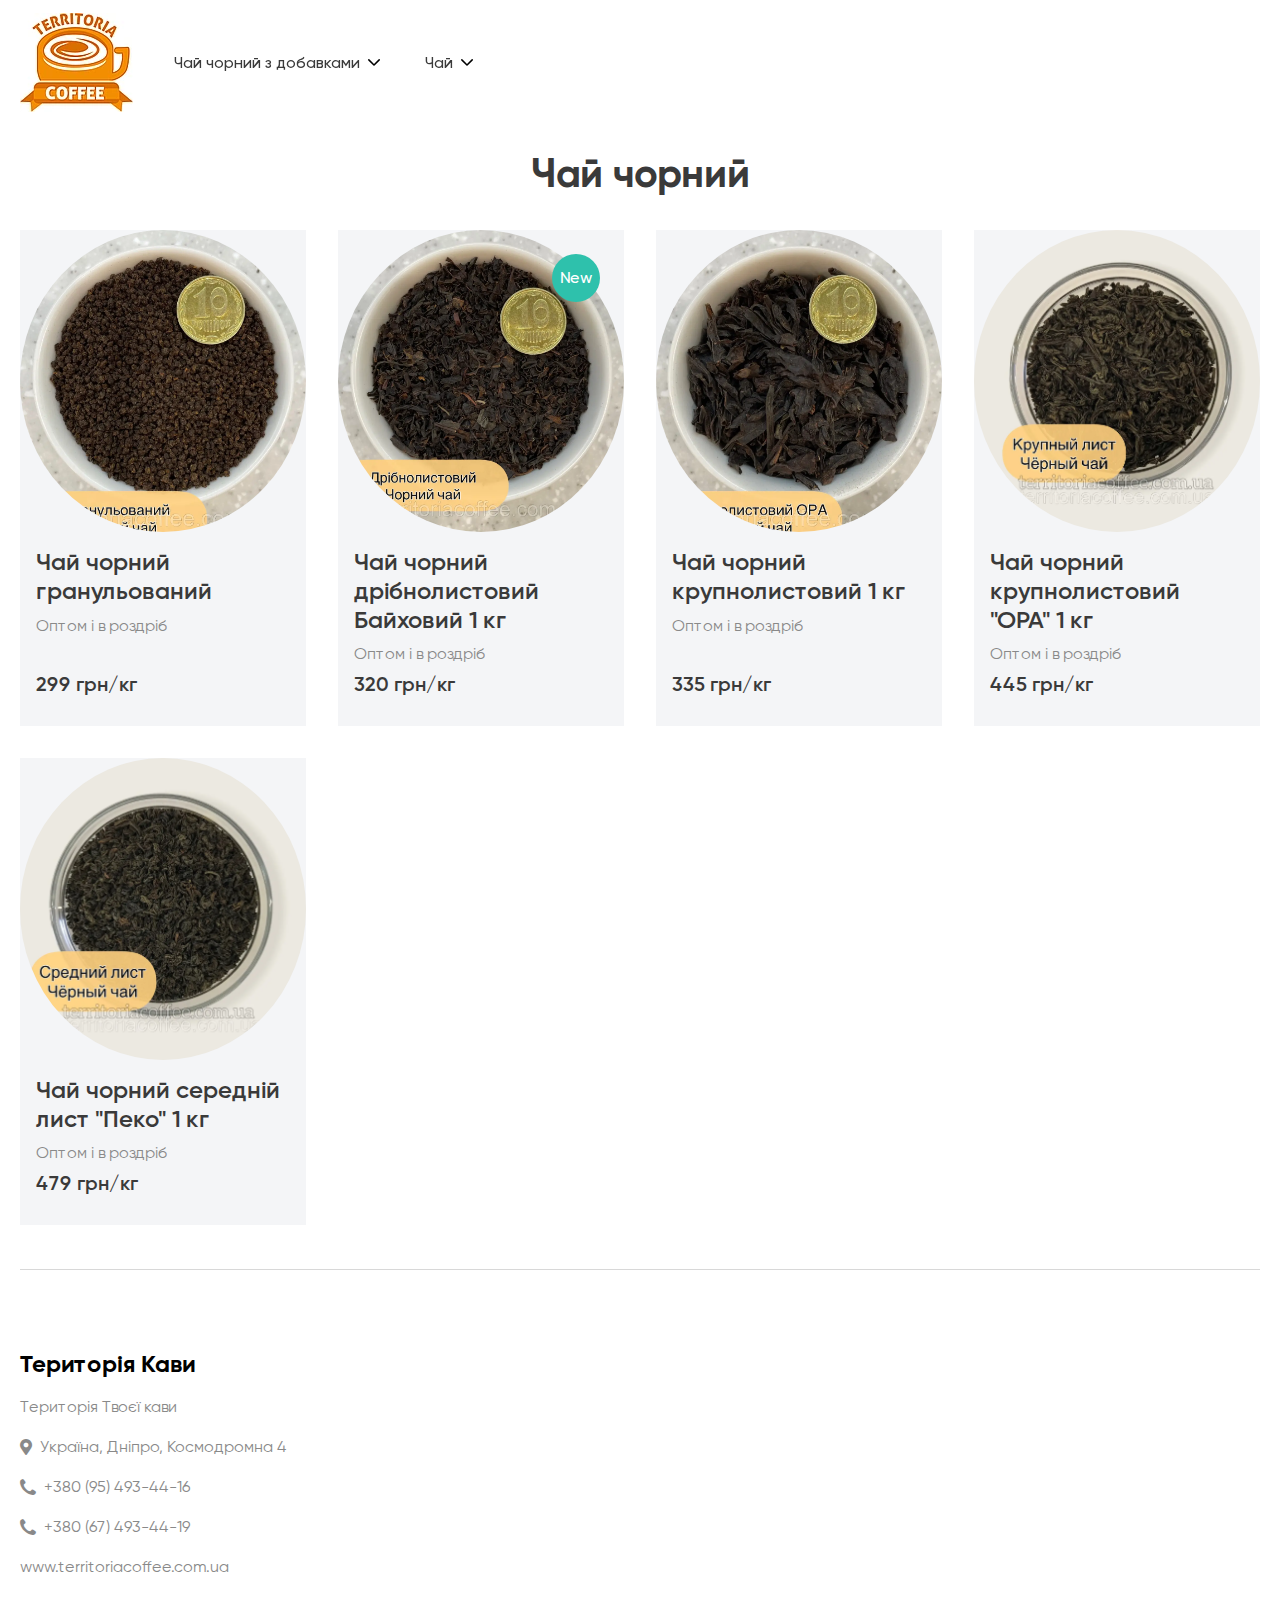
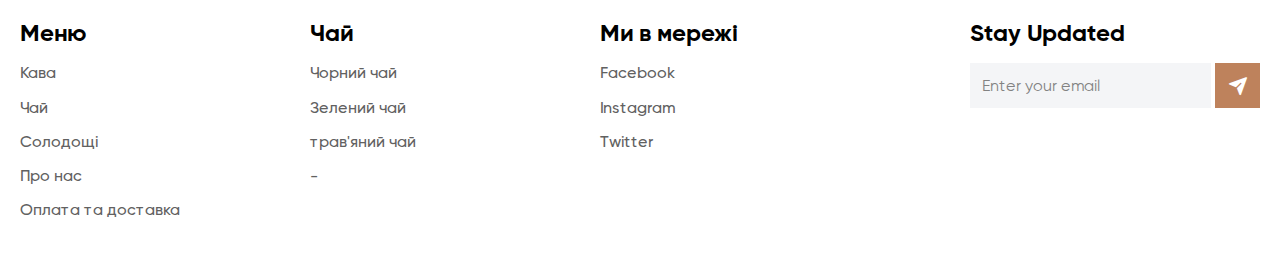
==== commit c9cc6572: "ADD market" ====
--- a/black-tea-plus.html
+++ b/black-tea-plus.html
@@ -26,7 +26,7 @@
                                 <nav class="menu__body">
                                     <ul data-spollers="768,max" class="menu__list">
                                         <li class="menu__item">
-                                            <a href="" class="menu__link">Кава</a>
+                                            <a href="" class="menu__link">Чай чорний з добавками</a>
                                             <button data-spoller type="button"
                                                 class="menu__arrow _icon-arrow-down"></button>
                                             <ul class="menu__sub-list">
--- a/css/style.min.css
+++ b/css/style.min.css
@@ -1 +1 @@
-@charset "UTF-8";@font-face{font-family:Gilroy;font-display:swap;src:url(../fonts/Gilroy-Medium.woff) format("woff"),url(../fonts/Gilroy-Medium.woff2) format("woff2");font-weight:500;font-style:normal}@font-face{font-family:Gilroy;font-display:swap;src:url(../fonts/Gilroy-Bold.woff) format("woff"),url(../fonts/Gilroy-Bold.woff2) format("woff2");font-weight:700;font-style:normal}@font-face{font-family:Gilroy;font-display:swap;src:url(../fonts/Gilroy-Regular.woff) format("woff"),url(../fonts/Gilroy-Regular.woff2) format("woff2");font-weight:400;font-style:normal}@font-face{font-family:Gilroy;font-display:swap;src:url(../fonts/Gilroy-SemiBold.woff) format("woff"),url(../fonts/Gilroy-SemiBold.woff2) format("woff2");font-weight:600;font-style:normal}@font-face{font-family:icons;font-display:swap;src:url(../fonts/icons.woff) format("woff"),url(../fonts/icons.woff2) format("woff2");font-weight:400;font-style:normal}@font-face{font-family:icons;font-display:swap;src:url(../fonts/icons.woff) format("woff"),url(../fonts/icons.woff2#icons) format("woff2");font-weight:400;font-style:normal;font-display:block}._init .menu-footer__title::before,[class*=" _icon-"]:before,[class^=_icon-]:before{font-family:icons;font-style:normal;font-weight:400;font-variant:normal;text-transform:none;line-height:1;-webkit-font-smoothing:antialiased;-moz-osx-font-smoothing:grayscale}[class*=" _icon-"]:before,[class^=_icon-]:before{display:block}._icon-arrow-down:before,._init .menu-footer__title:before{content:"\e900"}._icon-arrow-link:before{content:"\e901"}._icon-cart:before{content:"\e902"}._icon-favorite:before{content:"\e903"}._icon-location:before{content:"\e904"}._icon-phone:before{content:"\e905"}._icon-search:before{content:"\e906"}._icon-send:before{content:"\e907"}._icon-share:before{content:"\e908"}*{padding:0;margin:0;border:0}*,:after,:before{-webkit-box-sizing:border-box;box-sizing:border-box}aside,footer,header,nav,section{display:block}html{font-size:16px}body,html{height:100%;min-width:320px}body{line-height:1;font-family:Gilroy;-ms-text-size-adjust:100%;-moz-text-size-adjust:100%;-webkit-text-size-adjust:100%}button,input,textarea{font-family:Gilroy;font-size:inherit}input::-ms-clear{display:none}button{cursor:pointer;background-color:inherit}button::-moz-focus-inner{padding:0;border:0}a,a:visited{text-decoration:none}a:hover{text-decoration:none}ul li{list-style:none}img{vertical-align:top}h1,h2,h3,h4,h5,h6{font-weight:inherit;font-size:inherit}body{color:#3a3a3a}body._lock{overflow:hidden}.wrapper{width:100%;min-height:100%;overflow:hidden;display:-webkit-box;display:-ms-flexbox;display:flex;-webkit-box-orient:vertical;-webkit-box-direction:normal;-ms-flex-direction:column;flex-direction:column}._container{max-width:1270px;padding:0 15px;margin:0 auto}.btn{display:-webkit-inline-box;display:-ms-inline-flexbox;display:inline-flex;-webkit-box-pack:center;-ms-flex-pack:center;justify-content:center;-webkit-box-align:center;-ms-flex-align:center;align-items:center;padding:0 15px;text-align:center;-webkit-transition:all .3s ease 0s;-o-transition:all .3s ease 0s;transition:all .3s ease 0s;min-height:48px}.btn_white{color:#cf9a01;background-color:#fff}.select{position:relative}.select__item{position:relative}.select__title{color:#000;border:1px solid #d9d9d9;background-color:#fff;cursor:pointer;border-radius:4px}.select__value{display:-webkit-box;display:-ms-flexbox;display:flex;font-size:14px;height:30px;padding:0 15px;-webkit-box-align:center;-ms-flex-align:center;align-items:center;-webkit-box-pack:justify;-ms-flex-pack:justify;justify-content:space-between;-webkit-box-orient:horizontal;-webkit-box-direction:reverse;-ms-flex-direction:row-reverse;flex-direction:row-reverse}.select__value span{height:1em;overflow:hidden;display:-webkit-box;-webkit-line-clamp:1;-webkit-box-orient:vertical}.select__value:before{content:"";display:inline-block;-webkit-transition:all .3s ease 0s;-o-transition:all .3s ease 0s;transition:all .3s ease 0s;width:11px;height:7px;background:url(../img/icons/select.svg) center/100% no-repeat}.select__input{width:100%;background-color:transparent;height:100%}.select__options{color:#000;position:absolute;top:29px;border-radius:0 0 4px 4px;min-width:100%;left:0;background-color:#fff;border-top:0;border:1px solid #d9d9d9;border-top:0;font-size:14px;padding:10px 0 5px 0}.select__option{cursor:pointer;padding:5px 15px;margin:0}.select._active{z-index:5}.select._active .select__value:before{-webkit-transform:rotate(-180deg);-ms-transform:rotate(-180deg);transform:rotate(-180deg)}.select._active .select__options{display:block}input[type=email],input[type=tel],input[type=text],textarea{-webkit-appearance:none;-moz-appearance:none;appearance:none}input[type=email]:focus,input[type=tel]:focus,input[type=text]:focus,textarea:focus{outline:0}.input{border-radius:0!important;width:100%;display:block;padding:0 20px}textarea.input{resize:none;padding:0 0}.checkbox{position:relative}.checkbox__input{position:absolute;width:0;height:0;opacity:0;visibility:hidden}.checkbox__input:checked+.checkbox__text:before{background:#fff url(../img/icons/check.svg) center no-repeat}.checkbox__text{display:-webkit-inline-box;display:-ms-inline-flexbox;display:inline-flex;-webkit-box-align:center;-ms-flex-align:center;align-items:center;position:relative;font-size:16px;color:#fff;letter-spacing:-.3px;line-height:calc(20 / 16);cursor:pointer}.checkbox__text:before{content:"";-ms-flex-item-align:start;align-self:flex-start;margin:0 14px 0 0;-webkit-box-flex:0;-ms-flex:0 0 20px;flex:0 0 20px;left:0;top:0;width:20px;height:18px;background:#fff;border:1px solid #a7a9ac}.checkbox a{color:#fff;text-decoration:underline}.checkbox._error .checkbox__text:before{border:1px solid #ee1212}.options{display:-webkit-box;display:-ms-flexbox;display:flex;-webkit-box-orient:vertical;-webkit-box-direction:normal;-ms-flex-direction:column;flex-direction:column;-webkit-box-align:start;-ms-flex-align:start;align-items:flex-start}.options__item{position:relative;cursor:pointer}.options__input{position:absolute;width:0;height:0;opacity:0;left:0;top:0;visibility:hidden}.options__input:checked+.options__text:after{-webkit-transform:scale(1);-ms-transform:scale(1);transform:scale(1)}.options__text{display:-webkit-inline-box;display:-ms-inline-flexbox;display:inline-flex;-webkit-box-align:center;-ms-flex-align:center;align-items:center;position:relative;font-size:16px;color:#fff;letter-spacing:-.3px;line-height:calc(20 / 16)}.options__text:before{content:"";-ms-flex-item-align:start;align-self:flex-start;margin:0 14px 0 0;-webkit-box-flex:0;-ms-flex:0 0 20px;flex:0 0 20px;left:0;top:0;border-radius:50%;width:20px;height:18px;background:#fff;border:1px solid #a7a9ac}.options__text:after{content:"";-webkit-transition:all .3s ease 0s;-o-transition:all .3s ease 0s;transition:all .3s ease 0s;-webkit-transform:scale(0);-ms-transform:scale(0);transform:scale(0);width:10px;height:10px;border-radius:50%;background-color:#77243a;position:absolute;left:5px;top:4px}.rating{display:-webkit-box;display:-ms-flexbox;display:flex;-webkit-box-align:end;-ms-flex-align:end;align-items:flex-end;font-size:40px;line-height:.75;-webkit-transition:opacity .3s ease 0s;-o-transition:opacity .3s ease 0s;transition:opacity .3s ease 0s}.rating.rating_sending{opacity:.2}.rating.rating_set .rating__active,.rating.rating_set .rating__item{cursor:pointer}.rating__body{position:relative}.rating__body::before{content:"★★★★★";display:block}.rating__active{position:absolute;width:0%;height:100%;top:0;left:0;overflow:hidden}.rating__active::before{content:"★★★★★";position:absolute;width:100%;height:100%;top:0;left:0;color:#ffd300}.rating__items{display:-webkit-box;display:-ms-flexbox;display:flex;position:absolute;width:100%;height:100%;top:0;left:0}.rating__item{-webkit-box-flex:0;-ms-flex:0 0 20%;flex:0 0 20%;height:100%;opacity:0}.rating__value{font-size:50%;line-height:1;padding:0 0 0 10px}.quantity{width:88px;height:40px;display:-webkit-box;display:-ms-flexbox;display:flex;border:1px solid rgba(166,166,166,.45)}.quantity__button{-webkit-box-flex:0;-ms-flex:0 0 30px;flex:0 0 30px;position:relative;cursor:pointer}.quantity__button::after,.quantity__button::before{content:"";position:absolute;top:50%;left:50%;-webkit-transition:all .3s ease 0s;-o-transition:all .3s ease 0s;transition:all .3s ease 0s;margin:0 0 0 -4.5px;background-color:#a6a6a6;width:9px;height:1px}.quantity__button_plus::before{-webkit-transform:rotate(-90deg);-ms-transform:rotate(-90deg);transform:rotate(-90deg)}.quantity__input{-webkit-box-flex:1;-ms-flex:1 1 auto;flex:1 1 auto}.quantity__input input{height:100%;color:#a6a6a6;font-size:12px;width:100%;text-align:center}._title{font-size:40px;font-weight:700;line-height:120%;text-align:center}._flyImage._ibg{opacity:1;position:fixed;z-index:100;-webkit-transition:all 1s ease 0s;-o-transition:all 1s ease 0s;transition:all 1s ease 0s}._footer-title{font-size:24px;line-height:120.8333333333%;color:#000;font-weight:700}.slider-arrows{display:-ms-grid;display:grid;-ms-grid-columns:(48px)[2];grid-template-columns:repeat(2,48px);-webkit-column-gap:8px;-moz-column-gap:8px;column-gap:8px}.slider-arrow{pointer-events:auto;border-radius:50%;height:48px;background-color:#cf9a01;font-size:12px;cursor:pointer;-webkit-transition:all .3s ease 0s;-o-transition:all .3s ease 0s;transition:all .3s ease 0s}.slider-arrow_prev::before{-webkit-transform:rotate(90deg);-ms-transform:rotate(90deg);transform:rotate(90deg)}.slider-arrow_next::before{-webkit-transform:rotate(-90deg);-ms-transform:rotate(-90deg);transform:rotate(-90deg)}.slider-arrow_white{-webkit-box-shadow:0 4px 14px 1px rgba(0,0,0,.16);box-shadow:0 4px 14px 1px rgba(0,0,0,.16);background-color:#fff}.swiper-pagination-bullets{display:-webkit-box;display:-ms-flexbox;display:flex;-ms-flex-wrap:wrap;flex-wrap:wrap}.swiper-pagination-bullet{cursor:pointer;-webkit-box-flex:0;-ms-flex:0 0 27px;flex:0 0 27px;height:27px;position:relative;display:-webkit-box;display:-ms-flexbox;display:flex;-webkit-box-pack:center;-ms-flex-pack:center;justify-content:center;-webkit-box-align:center;-ms-flex-align:center;align-items:center;margin:2px 0}.swiper-pagination-bullet:not(:last-child){margin-right:12px}.swiper-pagination-bullet::after{content:"";width:11px;height:11px;background-color:#d8d8d8;border-radius:50%;-webkit-transition:background-color .3s ease 0s;-o-transition:background-color .3s ease 0s;transition:background-color .3s ease 0s}.swiper-pagination-bullet::before{content:"";position:absolute;top:0;left:0;width:100%;height:100%;border-radius:50%;border:1px solid #be825c;-webkit-transition:-webkit-transform .3s ease 0s;transition:-webkit-transform .3s ease 0s;-o-transition:transform .3s ease 0s;transition:transform .3s ease 0s;transition:transform .3s ease 0s,-webkit-transform .3s ease 0s;-webkit-transform:scale(0);-ms-transform:scale(0);transform:scale(0)}.swiper-pagination-bullet-active::after{background-color:#cf9a01}.swiper-pagination-bullet-active::before{-webkit-transform:scale(1);-ms-transform:scale(1);transform:scale(1)}ol.counter{list-style-type:none;counter-reset:item}ol.counter li{position:relative;padding:0 0 0 45px}ol.counter li:before{counter-increment:item;content:counter(item);position:absolute;left:0;top:0;color:#818181;font-size:14px;font-weight:700;text-align:center;line-height:26px;border-radius:50%;width:28px;height:28px;border:1px solid #4274bb}.ellipsis{display:block;overflow:hidden;width:100%;white-space:nowrap;-o-text-overflow:ellipsis;text-overflow:ellipsis}.es{overflow:hidden;white-space:nowrap;-o-text-overflow:ellipsis;text-overflow:ellipsis}.table{display:table;font-size:0;width:100%}.trow{display:table-row}.cell{display:table-cell}.cell.full{width:100%}._ibg{position:relative}._ibg img{position:absolute;border-radius: 50%;width:100%;height:100%;top:0;left:0;-o-object-fit:cover;object-fit:cover}body.ie ._ibg{background-position:center;background-size:cover;background-repeat:no-repeat}body.ie ._ibg img{width:0;height:0;opacity:0;visibility:hidden}._video{position:relative;overflow:hidden;height:0;padding-bottom:56.25%}._video embed,._video iframe,._video object,._video video{position:absolute;top:0;left:0;width:100%;height:100%}.videobg embed,.videobg iframe,.videobg object,.videobg video{position:fixed;top:50%;left:50%;min-width:100%;min-height:100%;width:auto;height:auto;z-index:-100;-webkit-transform:translateX(-50%) translateY(-50%);-ms-transform:translateX(-50%) translateY(-50%);transform:translateX(-50%) translateY(-50%);background-size:cover}._more-content{-webkit-transition:all .3s ease 0s;-o-transition:all .3s ease 0s;transition:all .3s ease 0s;overflow:hidden}._more-link{cursor:pointer}._more-link span{font-style:normal}._more-link span:first-child{display:block}._more-link span:last-child{display:none}._more-link._active span{font-style:normal}._more-link._active span:first-child{display:none}._more-link._active span:last-child{display:block}#map{background:url(../img/icons/loading.gif) center/50px no-repeat}._swiper{overflow:hidden}._swiper .swiper-wrapper{width:100%;height:100%;-webkit-box-sizing:content-box;box-sizing:content-box;display:-webkit-box;display:-ms-flexbox;display:flex;position:relative}._swiper.swiper-container-vertical .swiper-wrapper{-webkit-box-orient:vertical;-webkit-box-direction:normal;-ms-flex-direction:column;flex-direction:column}._swiper.swiper-container-autoheight .swiper-wrapper{-webkit-box-align:start;-ms-flex-align:start;align-items:flex-start}.swiper-container-initialized .swiper-slide{-ms-flex-negative:0;flex-shrink:0}.swiper-container-android .swiper-slide,.swiper-container-android .swiper-wrapper{-webkit-transform:translate3d(0,0,0);transform:translate3d(0,0,0)}.swiper-button-lock{display:none!important}._tabs-block{display:none}._tabs-block._active{display:block}.mirror{-webkit-transform:scale(-1,1);-ms-transform:scale(-1,1);transform:scale(-1,1)}.nicescroll-rails{z-index:1000!important}._custom-scroll{position:fixed;right:0;top:0;width:3px;height:100%;z-index:1000}._custom-scroll__line{background-color:rgba(0,0,0,.5);border-radius:3px 0 0 3px;position:relative;left:0;top:0;width:100%}.lg-actions .lg-next,.lg-actions .lg-prev{background-color:rgba(0,0,0,.45);border-radius:2px;color:#999;cursor:pointer;display:block;margin-top:-10px;position:absolute;display:block;width:20px;height:36px;top:50%;-webkit-transform:translate(0,-50%);-ms-transform:translate(0,-50%);transform:translate(0,-50%);z-index:1080}.lg-actions .lg-next.disabled,.lg-actions .lg-prev.disabled{pointer-events:none;opacity:.5}.lg-actions .lg-next:hover,.lg-actions .lg-prev:hover{color:#fff}.lg-actions .lg-next{right:20px;background:url(../img/icons/p-right.svg) 0 0/100% no-repeat}.lg-actions .lg-prev{left:20px;background:url(../img/icons/p-left.svg) 0 0/100% no-repeat}@-webkit-keyframes lg-right-end{0%{left:0}50%{left:-30px}100%{left:0}}@keyframes lg-right-end{0%{left:0}50%{left:-30px}100%{left:0}}@-webkit-keyframes lg-left-end{0%{left:0}50%{left:30px}100%{left:0}}@keyframes lg-left-end{0%{left:0}50%{left:30px}100%{left:0}}.lg-outer.lg-right-end .lg-object{-webkit-animation:lg-right-end .3s;animation:lg-right-end .3s;position:relative}.lg-outer.lg-left-end .lg-object{-webkit-animation:lg-left-end .3s;animation:lg-left-end .3s;position:relative}.lg-toolbar{z-index:1082;left:0;position:absolute;top:0;width:100%;background-color:rgba(0,0,0,.45)}.lg-toolbar .lg-icon{color:#999;cursor:pointer;float:right;font-size:24px;height:47px;line-height:27px;padding:10px 0;text-align:center;width:50px;text-decoration:none!important;outline:medium none;-webkit-transition:color .2s linear;-o-transition:color .2s linear;transition:color .2s linear}.lg-toolbar .lg-icon:hover{color:#fff}.lg-toolbar .lg-close{background:url(../img/icons/close.svg) center no-repeat}.lg-toolbar .lg-download{display:none}.lg-sub-html{background-color:rgba(0,0,0,.45);bottom:0;color:#eee;font-size:16px;left:0;padding:10px 40px;position:fixed;right:0;text-align:center;z-index:1080}.lg-sub-html h4{margin:0;font-size:13px;font-weight:700}.lg-sub-html p{font-size:12px;margin:5px 0 0}#lg-counter{color:#999;display:inline-block;font-size:16px;padding-left:20px;padding-top:12px;vertical-align:middle}.lg-next,.lg-prev,.lg-toolbar{opacity:1;-webkit-transition:-webkit-transform .35s cubic-bezier(0,0,.25,1) 0s,opacity .35s cubic-bezier(0,0,.25,1) 0s,color .2s linear;-o-transition:-o-transform .35s cubic-bezier(0,0,.25,1) 0s,opacity .35s cubic-bezier(0,0,.25,1) 0s,color .2s linear;-webkit-transition:opacity .35s cubic-bezier(0,0,.25,1) 0s,color .2s linear,-webkit-transform .35s cubic-bezier(0,0,.25,1) 0s;transition:opacity .35s cubic-bezier(0,0,.25,1) 0s,color .2s linear,-webkit-transform .35s cubic-bezier(0,0,.25,1) 0s;-o-transition:transform .35s cubic-bezier(0,0,.25,1) 0s,opacity .35s cubic-bezier(0,0,.25,1) 0s,color .2s linear;transition:transform .35s cubic-bezier(0,0,.25,1) 0s,opacity .35s cubic-bezier(0,0,.25,1) 0s,color .2s linear;transition:transform .35s cubic-bezier(0,0,.25,1) 0s,opacity .35s cubic-bezier(0,0,.25,1) 0s,color .2s linear,-webkit-transform .35s cubic-bezier(0,0,.25,1) 0s}.lg-hide-items .lg-prev{opacity:0;-webkit-transform:translate3d(-10px,0,0);transform:translate3d(-10px,0,0)}.lg-hide-items .lg-next{opacity:0;-webkit-transform:translate3d(10px,0,0);transform:translate3d(10px,0,0)}.lg-hide-items .lg-toolbar{opacity:0;-webkit-transform:translate3d(0,-10px,0);transform:translate3d(0,-10px,0)}body:not(.lg-from-hash) .lg-outer.lg-start-zoom .lg-object{-webkit-transform:scale3d(.5,.5,.5);transform:scale3d(.5,.5,.5);opacity:0;-webkit-transition:-webkit-transform 250ms cubic-bezier(0,0,.25,1) 0s,opacity 250ms cubic-bezier(0,0,.25,1)!important;-o-transition:-o-transform 250ms cubic-bezier(0,0,.25,1) 0s,opacity 250ms cubic-bezier(0,0,.25,1)!important;-webkit-transition:opacity 250ms cubic-bezier(0,0,.25,1),-webkit-transform 250ms cubic-bezier(0,0,.25,1) 0s!important;transition:opacity 250ms cubic-bezier(0,0,.25,1),-webkit-transform 250ms cubic-bezier(0,0,.25,1) 0s!important;-o-transition:transform 250ms cubic-bezier(0,0,.25,1) 0s,opacity 250ms cubic-bezier(0,0,.25,1)!important;transition:transform 250ms cubic-bezier(0,0,.25,1) 0s,opacity 250ms cubic-bezier(0,0,.25,1)!important;transition:transform 250ms cubic-bezier(0,0,.25,1) 0s,opacity 250ms cubic-bezier(0,0,.25,1),-webkit-transform 250ms cubic-bezier(0,0,.25,1) 0s!important;-webkit-transform-origin:50% 50%;-ms-transform-origin:50% 50%;transform-origin:50% 50%}body:not(.lg-from-hash) .lg-outer.lg-start-zoom .lg-item.lg-complete .lg-object{-webkit-transform:scale3d(1,1,1);transform:scale3d(1,1,1);opacity:1}.lg-outer .lg-thumb-outer{background-color:#0d0a0a;bottom:0;position:absolute;width:100%;z-index:1080;max-height:350px;-webkit-transform:translate3d(0,100%,0);transform:translate3d(0,100%,0);-webkit-transition:-webkit-transform .25s cubic-bezier(0,0,.25,1) 0s;-o-transition:-o-transform .25s cubic-bezier(0,0,.25,1) 0s;transition:-webkit-transform .25s cubic-bezier(0,0,.25,1) 0s;-o-transition:transform .25s cubic-bezier(0,0,.25,1) 0s;transition:transform .25s cubic-bezier(0,0,.25,1) 0s;transition:transform .25s cubic-bezier(0,0,.25,1) 0s,-webkit-transform .25s cubic-bezier(0,0,.25,1) 0s}.lg-outer .lg-thumb-outer.lg-grab .lg-thumb-item{cursor:-webkit-grab;cursor:-o-grab;cursor:-ms-grab;cursor:grab}.lg-outer .lg-thumb-outer.lg-grabbing .lg-thumb-item{cursor:move;cursor:-webkit-grabbing;cursor:-o-grabbing;cursor:-ms-grabbing;cursor:grabbing}.lg-outer .lg-thumb-outer.lg-dragging .lg-thumb{-webkit-transition-duration:0s!important;-o-transition-duration:0s!important;transition-duration:0s!important}.lg-outer.lg-thumb-open .lg-thumb-outer{-webkit-transform:translate3d(0,0,0);transform:translate3d(0,0,0)}.lg-outer .lg-thumb{padding:10px 0;height:100%;margin-bottom:-5px}.lg-outer .lg-thumb-item{border-radius:5px;cursor:pointer;float:left;overflow:hidden;height:100%;border:2px solid #fff;border-radius:4px;margin-bottom:5px}.lg-outer .lg-thumb-item.active,.lg-outer .lg-thumb-item:hover{border-color:#a90707}.lg-outer .lg-thumb-item img{width:100%;height:100%;-o-object-fit:cover;object-fit:cover}.lg-outer.lg-has-thumb .lg-item{padding-bottom:120px}.lg-outer.lg-can-toggle .lg-item{padding-bottom:0}.lg-outer.lg-pull-caption-up .lg-sub-html{-webkit-transition:bottom .25s ease;-o-transition:bottom .25s ease;transition:bottom .25s ease}.lg-outer.lg-pull-caption-up.lg-thumb-open .lg-sub-html{bottom:100px}.lg-outer .lg-toggle-thumb{background-color:#0d0a0a;border-radius:2px 2px 0 0;color:#999;cursor:pointer;font-size:24px;height:39px;line-height:27px;padding:5px 0;position:absolute;right:20px;text-align:center;top:-39px;width:50px}.lg-outer .lg-toggle-thumb:after{content:"\e1ff"}.lg-outer .lg-toggle-thumb:hover{color:#fff}.lg-outer .lg-video-cont{display:inline-block;vertical-align:middle;max-width:1140px;max-height:100%;width:100%;padding:0 5px}.lg-outer .lg-video{width:100%;height:0;padding-bottom:56.25%;overflow:hidden;position:relative}.lg-outer .lg-video .lg-object{display:inline-block;position:absolute;top:0;left:0;width:100%!important;height:100%!important}.lg-outer .lg-video .lg-video-play{width:84px;height:59px;position:absolute;left:50%;top:50%;margin-left:-42px;margin-top:-30px;z-index:1080;cursor:pointer}._no-webp .lg-outer .lg-has-vimeo .lg-video-play{background:url(../img/vimeo-play.png) no-repeat scroll 0 0 transparent}._no-webp .lg-outer .lg-has-vimeo:hover .lg-video-play{background:url(../img/vimeo-play.png) no-repeat scroll 0 -58px transparent}._no-webp .lg-outer .lg-has-html5 .lg-video-play{background:transparent url(../img/video-play.png) no-repeat scroll 0 0}.lg-outer .lg-has-html5 .lg-video-play{height:64px;margin-left:-32px;margin-top:-32px;width:64px;opacity:.8}.lg-outer .lg-has-html5:hover .lg-video-play{opacity:1}._no-webp .lg-outer .lg-has-youtube .lg-video-play{background:url(../img/youtube-play.png) no-repeat scroll 0 0 transparent}._no-webp .lg-outer .lg-has-youtube:hover .lg-video-play{background:url(../img/youtube-play.png) no-repeat scroll 0 -60px transparent}.lg-outer .lg-video-object{width:100%!important;height:100%!important;position:absolute;top:0;left:0}.lg-outer .lg-has-video .lg-video-object{visibility:hidden}.lg-outer .lg-has-video.lg-video-playing .lg-object,.lg-outer .lg-has-video.lg-video-playing .lg-video-play{display:none}.lg-outer .lg-has-video.lg-video-playing .lg-video-object{visibility:visible}.lg-progress-bar{background-color:#333;height:5px;left:0;position:absolute;top:0;width:100%;z-index:1083;opacity:0;-webkit-transition:opacity 80ms ease 0s;-o-transition:opacity 80ms ease 0s;transition:opacity 80ms ease 0s}.lg-progress-bar .lg-progress{background-color:#a90707;height:5px;width:0}.lg-progress-bar.lg-start .lg-progress{width:100%}.lg-show-autoplay .lg-progress-bar{opacity:1}.lg-autoplay-button:after{content:"\e01d"}.lg-show-autoplay .lg-autoplay-button:after{content:"\e01a"}.lg-outer.lg-css3.lg-zoom-dragging .lg-item.lg-complete.lg-zoomable .lg-image,.lg-outer.lg-css3.lg-zoom-dragging .lg-item.lg-complete.lg-zoomable .lg-img-wrap{-webkit-transition-duration:0s;-o-transition-duration:0s;transition-duration:0s}.lg-outer.lg-use-transition-for-zoom .lg-item.lg-complete.lg-zoomable .lg-img-wrap{-webkit-transition:-webkit-transform .3s cubic-bezier(0,0,.25,1) 0s;-o-transition:-o-transform .3s cubic-bezier(0,0,.25,1) 0s;transition:-webkit-transform .3s cubic-bezier(0,0,.25,1) 0s;-o-transition:transform .3s cubic-bezier(0,0,.25,1) 0s;transition:transform .3s cubic-bezier(0,0,.25,1) 0s;transition:transform .3s cubic-bezier(0,0,.25,1) 0s,-webkit-transform .3s cubic-bezier(0,0,.25,1) 0s}.lg-outer.lg-use-left-for-zoom .lg-item.lg-complete.lg-zoomable .lg-img-wrap{-webkit-transition:left .3s cubic-bezier(0,0,.25,1) 0s,top .3s cubic-bezier(0,0,.25,1) 0s;-o-transition:left .3s cubic-bezier(0,0,.25,1) 0s,top .3s cubic-bezier(0,0,.25,1) 0s;transition:left .3s cubic-bezier(0,0,.25,1) 0s,top .3s cubic-bezier(0,0,.25,1) 0s}.lg-outer .lg-item.lg-complete.lg-zoomable .lg-img-wrap{-webkit-transform:translate3d(0,0,0);transform:translate3d(0,0,0);-webkit-backface-visibility:hidden;backface-visibility:hidden}.lg-outer .lg-item.lg-complete.lg-zoomable .lg-image{-webkit-transform:scale3d(1,1,1);transform:scale3d(1,1,1);-webkit-transition:-webkit-transform .3s cubic-bezier(0,0,.25,1) 0s,opacity .15s!important;-o-transition:-o-transform .3s cubic-bezier(0,0,.25,1) 0s,opacity .15s!important;-webkit-transition:opacity .15s,-webkit-transform .3s cubic-bezier(0,0,.25,1) 0s!important;transition:opacity .15s,-webkit-transform .3s cubic-bezier(0,0,.25,1) 0s!important;-o-transition:transform .3s cubic-bezier(0,0,.25,1) 0s,opacity .15s!important;transition:transform .3s cubic-bezier(0,0,.25,1) 0s,opacity .15s!important;transition:transform .3s cubic-bezier(0,0,.25,1) 0s,opacity .15s,-webkit-transform .3s cubic-bezier(0,0,.25,1) 0s!important;-webkit-transform-origin:0 0;-ms-transform-origin:0 0;transform-origin:0 0;-webkit-backface-visibility:hidden;backface-visibility:hidden}#lg-zoom-in:after{content:"\e311"}#lg-actual-size{font-size:20px}#lg-actual-size:after{content:"\e033"}#lg-zoom-out{opacity:.5;pointer-events:none}#lg-zoom-out:after{content:"\e312"}.lg-zoomed #lg-zoom-out{opacity:1;pointer-events:auto}.lg-outer .lg-pager-outer{bottom:60px;left:0;position:absolute;right:0;text-align:center;z-index:1080;height:10px}.lg-outer .lg-pager-outer.lg-pager-hover .lg-pager-cont{overflow:visible}.lg-outer .lg-pager-cont{cursor:pointer;display:inline-block;overflow:hidden;position:relative;vertical-align:top;margin:0 5px}.lg-outer .lg-pager-cont:hover .lg-pager-thumb-cont{opacity:1;-webkit-transform:translate3d(0,0,0);transform:translate3d(0,0,0)}.lg-outer .lg-pager-cont.lg-pager-active .lg-pager{-webkit-box-shadow:0 0 0 2px #fff inset;box-shadow:0 0 0 2px #fff inset}.lg-outer .lg-pager-thumb-cont{background-color:#fff;color:#fff;bottom:100%;height:83px;left:0;margin-bottom:20px;margin-left:-60px;opacity:0;padding:5px;position:absolute;width:120px;border-radius:3px;-webkit-transition:opacity .15s ease 0s,-webkit-transform .15s ease 0s;-o-transition:opacity .15s ease 0s,-o-transform .15s ease 0s;transition:opacity .15s ease 0s,-webkit-transform .15s ease 0s;-o-transition:opacity .15s ease 0s,transform .15s ease 0s;transition:opacity .15s ease 0s,transform .15s ease 0s;transition:opacity .15s ease 0s,transform .15s ease 0s,-webkit-transform .15s ease 0s;-webkit-transform:translate3d(0,5px,0);transform:translate3d(0,5px,0)}.lg-outer .lg-pager-thumb-cont img{width:100%;height:100%}.lg-outer .lg-pager{background-color:rgba(255,255,255,.5);border-radius:50%;-webkit-box-shadow:0 0 0 8px rgba(255,255,255,.7) inset;box-shadow:0 0 0 8px rgba(255,255,255,.7) inset;display:block;height:12px;-webkit-transition:box-shadow .3s ease 0s;-o-transition:box-shadow .3s ease 0s;-webkit-transition:-webkit-box-shadow .3s ease 0s;transition:-webkit-box-shadow .3s ease 0s;transition:box-shadow .3s ease 0s;transition:box-shadow .3s ease 0s,-webkit-box-shadow .3s ease 0s;width:12px}.lg-outer .lg-pager:focus,.lg-outer .lg-pager:hover{-webkit-box-shadow:0 0 0 8px #fff inset;box-shadow:0 0 0 8px #fff inset}.lg-outer .lg-caret{border-left:10px solid transparent;border-right:10px solid transparent;border-top:10px dashed;bottom:-10px;display:inline-block;height:0;left:50%;margin-left:-5px;position:absolute;vertical-align:middle;width:0}.lg-fullscreen:after{content:"\e20c"}.lg-fullscreen-on .lg-fullscreen:after{content:"\e20d"}.lg-outer #lg-dropdown-overlay{background-color:rgba(0,0,0,.25);bottom:0;cursor:default;left:0;position:fixed;right:0;top:0;z-index:1081;opacity:0;visibility:hidden;-webkit-transition:visibility 0s linear .18s,opacity .18s linear 0s;-o-transition:visibility 0s linear .18s,opacity .18s linear 0s;transition:visibility 0s linear .18s,opacity .18s linear 0s}.lg-outer.lg-dropdown-active #lg-dropdown-overlay,.lg-outer.lg-dropdown-active .lg-dropdown{-webkit-transition-delay:0s;-o-transition-delay:0s;transition-delay:0s;-ms-transform:translate3d(0,0,0);-webkit-transform:translate3d(0,0,0);transform:translate3d(0,0,0);opacity:1;visibility:visible}.lg-outer.lg-dropdown-active #lg-share{color:#fff}.lg-outer .lg-dropdown{background-color:#fff;border-radius:2px;font-size:14px;list-style-type:none;margin:0;padding:10px 0;position:absolute;right:0;text-align:left;top:50px;opacity:0;visibility:hidden;-ms-transform:translate3d(0,5px,0);-webkit-transform:translate3d(0,5px,0);transform:translate3d(0,5px,0);-webkit-transition:-webkit-transform .18s linear 0s,visibility 0s linear .5s,opacity .18s linear 0s;-o-transition:-o-transform .18s linear 0s,visibility 0s linear .5s,opacity .18s linear 0s;-webkit-transition:visibility 0s linear .5s,opacity .18s linear 0s,-webkit-transform .18s linear 0s;transition:visibility 0s linear .5s,opacity .18s linear 0s,-webkit-transform .18s linear 0s;-o-transition:transform .18s linear 0s,visibility 0s linear .5s,opacity .18s linear 0s;transition:transform .18s linear 0s,visibility 0s linear .5s,opacity .18s linear 0s;transition:transform .18s linear 0s,visibility 0s linear .5s,opacity .18s linear 0s,-webkit-transform .18s linear 0s}.lg-outer .lg-dropdown:after{content:"";display:block;height:0;width:0;position:absolute;border:8px solid transparent;border-bottom-color:#fff;right:16px;top:-16px}.lg-outer .lg-dropdown>li:last-child{margin-bottom:0}.lg-outer .lg-dropdown>li:hover .lg-icon,.lg-outer .lg-dropdown>li:hover a{color:#333}.lg-outer .lg-dropdown a{color:#333;display:block;white-space:pre;padding:4px 12px;font-family:"Open Sans","Helvetica Neue",Helvetica,Arial,sans-serif;font-size:12px}.lg-outer .lg-dropdown a:hover{background-color:rgba(0,0,0,.07)}.lg-outer .lg-dropdown .lg-dropdown-text{display:inline-block;line-height:1;margin-top:-3px;vertical-align:middle}.lg-outer .lg-dropdown .lg-icon{color:#333;display:inline-block;float:none;font-size:20px;height:auto;line-height:1;margin-right:8px;padding:0;vertical-align:middle;width:auto}.lg-outer #lg-share{position:relative}.lg-outer #lg-share:after{content:"\e80d"}.lg-outer #lg-share-facebook .lg-icon{color:#3b5998}.lg-outer #lg-share-facebook .lg-icon:after{content:"\e901"}.lg-outer #lg-share-twitter .lg-icon{color:#00aced}.lg-outer #lg-share-twitter .lg-icon:after{content:"\e904"}.lg-outer #lg-share-googleplus .lg-icon{color:#dd4b39}.lg-outer #lg-share-googleplus .lg-icon:after{content:"\e902"}.lg-outer #lg-share-pinterest .lg-icon{color:#cb2027}.lg-outer #lg-share-pinterest .lg-icon:after{content:"\e903"}.group:after,.group:before{display:table;content:"";line-height:0}.group:after{clear:both}.lg-outer{width:100%;height:100%;position:fixed;top:0;left:0;z-index:1050;opacity:0;-webkit-transition:opacity .15s ease 0s;-o-transition:opacity .15s ease 0s;transition:opacity .15s ease 0s}.lg-outer *{-webkit-box-sizing:border-box;box-sizing:border-box}.lg-outer.lg-visible{opacity:1}.lg-outer.lg-css3 .lg-item.lg-current,.lg-outer.lg-css3 .lg-item.lg-next-slide,.lg-outer.lg-css3 .lg-item.lg-prev-slide{-webkit-transition-duration:inherit!important;-o-transition-duration:inherit!important;transition-duration:inherit!important;-webkit-transition-timing-function:inherit!important;-o-transition-timing-function:inherit!important;transition-timing-function:inherit!important}.lg-outer.lg-css3.lg-dragging .lg-item.lg-current,.lg-outer.lg-css3.lg-dragging .lg-item.lg-next-slide,.lg-outer.lg-css3.lg-dragging .lg-item.lg-prev-slide{-webkit-transition-duration:0s!important;-o-transition-duration:0s!important;transition-duration:0s!important;opacity:1}.lg-outer.lg-grab img.lg-object{cursor:-webkit-grab;cursor:-o-grab;cursor:-ms-grab;cursor:grab}.lg-outer.lg-grabbing img.lg-object{cursor:move;cursor:-webkit-grabbing;cursor:-o-grabbing;cursor:-ms-grabbing;cursor:grabbing}.lg-outer .lg{height:100%;width:100%;position:relative;overflow:hidden;margin-left:auto;margin-right:auto;max-width:100%;max-height:100%}.lg-outer .lg-inner{width:100%;height:100%;position:absolute;left:0;top:0;white-space:nowrap}.lg-outer .lg-item{background:url(../img/icons/loading.gif) no-repeat scroll center center transparent;display:none!important}.lg-outer.lg-css3 .lg-current,.lg-outer.lg-css3 .lg-next-slide,.lg-outer.lg-css3 .lg-prev-slide{display:inline-block!important}.lg-outer.lg-css .lg-current{display:inline-block!important}.lg-outer .lg-img-wrap,.lg-outer .lg-item{display:inline-block;text-align:center;position:absolute;width:100%;height:100%}.lg-outer .lg-img-wrap:before,.lg-outer .lg-item:before{content:"";display:inline-block;height:50%;width:1px;margin-right:-1px}.lg-outer .lg-img-wrap{position:absolute;padding:0 5px;left:0;right:0;top:0;bottom:0}.lg-outer .lg-item.lg-complete{background-image:none}.lg-outer .lg-item.lg-current{z-index:1060}.lg-outer .lg-image{display:inline-block;vertical-align:middle;max-width:100%;max-height:100%;width:auto!important;height:auto!important}.lg-outer.lg-show-after-load .lg-item .lg-object,.lg-outer.lg-show-after-load .lg-item .lg-video-play{opacity:0;-webkit-transition:opacity .15s ease 0s;-o-transition:opacity .15s ease 0s;transition:opacity .15s ease 0s}.lg-outer.lg-show-after-load .lg-item.lg-complete .lg-object,.lg-outer.lg-show-after-load .lg-item.lg-complete .lg-video-play{opacity:1}.lg-outer .lg-empty-html{display:none}.lg-outer.lg-hide-download #lg-download{display:none}.lg-backdrop{position:fixed;top:0;left:0;right:0;bottom:0;z-index:1040;background-color:rgba(0,0,0,.9);opacity:0;-webkit-transition:opacity .15s ease 0s;-o-transition:opacity .15s ease 0s;transition:opacity .15s ease 0s}.lg-backdrop.in{opacity:1}.lg-css3.lg-no-trans .lg-current,.lg-css3.lg-no-trans .lg-next-slide,.lg-css3.lg-no-trans .lg-prev-slide{-webkit-transition:none 0s ease 0s!important;-o-transition:none 0s ease 0s!important;transition:none 0s ease 0s!important}.lg-css3.lg-use-css3 .lg-item{-webkit-backface-visibility:hidden;backface-visibility:hidden}.lg-css3.lg-use-left .lg-item{-webkit-backface-visibility:hidden;backface-visibility:hidden}.lg-css3.lg-fade .lg-item{opacity:0}.lg-css3.lg-fade .lg-item.lg-current{opacity:1}.lg-css3.lg-fade .lg-item.lg-current,.lg-css3.lg-fade .lg-item.lg-next-slide,.lg-css3.lg-fade .lg-item.lg-prev-slide{-webkit-transition:opacity .1s ease 0s;-o-transition:opacity .1s ease 0s;transition:opacity .1s ease 0s}.lg-css3.lg-slide.lg-use-css3 .lg-item{opacity:0}.lg-css3.lg-slide.lg-use-css3 .lg-item.lg-prev-slide{-webkit-transform:translate3d(-100%,0,0);transform:translate3d(-100%,0,0)}.lg-css3.lg-slide.lg-use-css3 .lg-item.lg-next-slide{-webkit-transform:translate3d(100%,0,0);transform:translate3d(100%,0,0)}.lg-css3.lg-slide.lg-use-css3 .lg-item.lg-current{-webkit-transform:translate3d(0,0,0);transform:translate3d(0,0,0);opacity:1}.lg-css3.lg-slide.lg-use-css3 .lg-item.lg-current,.lg-css3.lg-slide.lg-use-css3 .lg-item.lg-next-slide,.lg-css3.lg-slide.lg-use-css3 .lg-item.lg-prev-slide{-webkit-transition:-webkit-transform 1s cubic-bezier(0,0,.25,1) 0s,opacity .1s ease 0s;-o-transition:-o-transform 1s cubic-bezier(0,0,.25,1) 0s,opacity .1s ease 0s;-webkit-transition:opacity .1s ease 0s,-webkit-transform 1s cubic-bezier(0,0,.25,1) 0s;transition:opacity .1s ease 0s,-webkit-transform 1s cubic-bezier(0,0,.25,1) 0s;-o-transition:transform 1s cubic-bezier(0,0,.25,1) 0s,opacity .1s ease 0s;transition:transform 1s cubic-bezier(0,0,.25,1) 0s,opacity .1s ease 0s;transition:transform 1s cubic-bezier(0,0,.25,1) 0s,opacity .1s ease 0s,-webkit-transform 1s cubic-bezier(0,0,.25,1) 0s}.lg-css3.lg-slide.lg-use-left .lg-item{opacity:0;position:absolute;left:0}.lg-css3.lg-slide.lg-use-left .lg-item.lg-prev-slide{left:-100%}.lg-css3.lg-slide.lg-use-left .lg-item.lg-next-slide{left:100%}.lg-css3.lg-slide.lg-use-left .lg-item.lg-current{left:0;opacity:1}.lg-css3.lg-slide.lg-use-left .lg-item.lg-current,.lg-css3.lg-slide.lg-use-left .lg-item.lg-next-slide,.lg-css3.lg-slide.lg-use-left .lg-item.lg-prev-slide{-webkit-transition:left 1s cubic-bezier(0,0,.25,1) 0s,opacity .1s ease 0s;-o-transition:left 1s cubic-bezier(0,0,.25,1) 0s,opacity .1s ease 0s;transition:left 1s cubic-bezier(0,0,.25,1) 0s,opacity .1s ease 0s}.popup{-webkit-overflow-scrolling:touch;z-index:100;padding:30px 10px;position:fixed;top:0;left:0;width:100%;height:100%;-webkit-transition:visibility .8s ease 0s;-o-transition:visibility .8s ease 0s;transition:visibility .8s ease 0s;visibility:hidden}.popup::before{content:"";background-color:rgba(0,0,0,.9);position:fixed;width:100%;height:100%;top:0;left:0;opacity:0;-webkit-transition:opacity .8s ease 0s;-o-transition:opacity .8s ease 0s;transition:opacity .8s ease 0s}.popup.show{visibility:visible;overflow:auto}.popup.show::before{opacity:1}.popup.show .popup__body{-webkit-transform:scale(1);-ms-transform:scale(1);transform:scale(1)}.popup._active{overflow:auto;visibility:visible}.popup._active::before{opacity:1}.popup._active .popup__body{-webkit-transition:all .3s ease .2s;-o-transition:all .3s ease .2s;transition:all .3s ease .2s;-webkit-transform:scale(1);-ms-transform:scale(1);transform:scale(1)}.popup__content{display:-webkit-box;display:-ms-flexbox;display:flex;-webkit-box-orient:vertical;-webkit-box-direction:normal;-ms-flex-direction:column;flex-direction:column;-webkit-box-align:center;-ms-flex-align:center;align-items:center;min-height:100%;-webkit-box-flex:1;-ms-flex:1 1 auto;flex:1 1 auto;width:100%;display:flex;-webkit-box-pack:center;-ms-flex-pack:center;justify-content:center;align-items:center}.popup__body{-webkit-transform:scale(0);-ms-transform:scale(0);transform:scale(0);-webkit-transition:all .3s ease 0s;-o-transition:all .3s ease 0s;transition:all .3s ease 0s;background-color:#fff;padding:50px;width:100%;max-width:800px}.popup__close{width:15px;height:15px;position:absolute;top:0;right:0;cursor:pointer;z-index:30;background:url(../img/icons/close.svg) 0 0 no-repeat}.header{position:absolute;width:100%;top:0;left:0;min-height:40px}.header._scroll .header__wrapper{background-color:rgba(255,255,255,.8)}.header._scroll .header__body{min-height:50px}.header__wrapper{-webkit-transition:background-color .3s ease 0s;-o-transition:background-color .3s ease 0s;transition:background-color .3s ease 0s;position:fixed;width:100%;left:0;top:0;z-index:50}.header__body{-webkit-transition:min-height .3s ease 0s;-o-transition:min-height .3s ease 0s;transition:min-height .3s ease 0s;display:-webkit-box;display:-ms-flexbox;display:flex;-webkit-box-align:center;-ms-flex-align:center;align-items:center;padding:5px 0;min-height:125px;position:relative}.header__main{display:-webkit-box;display:-ms-flexbox;display:flex;-webkit-box-align:center;-ms-flex-align:center;align-items:center;-webkit-box-flex:0;-ms-flex:0 0 39.8387096774%;flex:0 0 39.8387096774%}.header__logo{color:#000;font-weight:700;font-size:24px;position:relative;z-index:5;line-height:120.8333333333%}.header__search{padding-right:32px}.menu{-webkit-box-flex:0;-ms-flex:0 1 420px;flex:0 1 420px}.menu__item{display:-webkit-box;display:-ms-flexbox;display:flex;-webkit-box-align:center;-ms-flex-align:center;align-items:center;-webkit-box-pack:justify;-ms-flex-pack:justify;justify-content:space-between;-ms-flex-wrap:wrap;flex-wrap:wrap;margin:0 3px;padding:5px 0;position:relative}.menu__link{font-weight:500;color:inherit;-webkit-transition:color .3s ease 0s;-o-transition:color .3s ease 0s;transition:color .3s ease 0s}.menu__arrow{margin:0 0 0 8px;-webkit-transition:all .3s ease 0s;-o-transition:all .3s ease 0s;transition:all .3s ease 0s;font-size:8px}.menu__sub-list{position:relative;background-color:#be825c;padding:15px;-webkit-box-flex:1;-ms-flex:1 1 100%;flex:1 1 100%}.menu__sub-item:not(:last-child){margin:0 0 5px 0}.menu__sub-link{color:#fff;line-height:120%}.search-form{max-width:473px}.search-form._active .search-form__item{opacity:1;top:100%;visibility:visible}.search-form._active .search-form__icon{color:#be825c}.search-form__icon{position:relative;z-index:5;font-size:22px;color:#262f56}.search-form__item{background-color:#fff;display:-webkit-box;display:-ms-flexbox;display:flex;-webkit-box-align:center;-ms-flex-align:center;align-items:center}.search-form__btn{-webkit-box-flex:0;-ms-flex:0 0 45px;flex:0 0 45px;height:45px;font-size:15px;color:#333}.search-form__input{font-size:14px;width:100%;padding:0 20px 0 0;color:#616161}.actions-header{position:relative;z-index:5;display:-ms-grid;display:grid;-ms-grid-columns:auto;grid-template-columns:auto;grid-auto-flow:column;-webkit-box-align:center;-ms-flex-align:center;align-items:center;gap:32px}.actions-header__item_favorites{color:#262f56;font-size:24px;-webkit-transition:color .3s ease 0s;-o-transition:color .3s ease 0s;transition:color .3s ease 0s}.actions-header__item_user{overflow:hidden;border-radius:50%;width:40px;height:40px}.cart-header__icon{color:#262f56;font-size:24px;-webkit-transition:color .3s ease 0s;-o-transition:color .3s ease 0s;transition:color .3s ease 0s;position:relative;display:block}.cart-header__icon span{position:absolute;width:20px;height:20px;display:-webkit-box;display:-ms-flexbox;display:flex;-webkit-box-pack:center;-ms-flex-pack:center;justify-content:center;-webkit-box-align:center;-ms-flex-align:center;align-items:center;top:-10px;right:-10px;border-radius:50%;background-color:#5a5789;color:#fff;font-size:12px}.cart-header__body{background:#f4f5f7;border:1px solid #e0e0e0;position:absolute;top:60px;right:0;padding:15px;width:300px;z-index:5;opacity:0;visibility:hidden;-webkit-transition:all .3s ease 0s;-o-transition:all .3s ease 0s;transition:all .3s ease 0s;-webkit-transform:translate(0,20px);-ms-transform:translate(0,20px);transform:translate(0,20px)}._active .cart-header__body{opacity:1;visibility:visible;-webkit-transform:translate(0,0);-ms-transform:translate(0,0);transform:translate(0,0)}.cart-list{overflow:auto;max-height:200px}.cart-list__image{-webkit-box-flex:0;-ms-flex:0 0 100px;flex:0 0 100px;height:100px}.cart-list__body{-webkit-box-flex:1;-ms-flex:1 1 auto;flex:1 1 auto;display:-webkit-box;display:-ms-flexbox;display:flex;-webkit-box-orient:vertical;-webkit-box-direction:normal;-ms-flex-direction:column;flex-direction:column;-webkit-box-align:start;-ms-flex-align:start;align-items:flex-start;padding:0 0 0 10px}.cart-list__title{color:inherit;font-weight:600;-webkit-transition:color .3s ease 0s;-o-transition:color .3s ease 0s;transition:color .3s ease 0s;margin:0 0 .3125em 0}.cart-list__quantity{font-size:14px;margin:0 0 .3571428571em 0}.cart-list__delete{color:red;font-size:14px}.cart-list__item{display:-webkit-box;display:-ms-flexbox;display:flex;-webkit-box-align:start;-ms-flex-align:start;align-items:flex-start}.cart-list__item:not(:last-child){margin:0 0 15px 0}.icon-menu{display:none}.footer__body{border-top:1px solid #d8d8d8;display:-ms-grid;display:grid;-ms-grid-columns:250px 1fr 290px;grid-template-columns:250px 1fr 290px;padding-top:80px;padding-bottom:60px;-webkit-column-gap:80px;-moz-column-gap:80px;column-gap:80px}.footer__main{display:-webkit-box;display:-ms-flexbox;display:flex;-webkit-box-orient:vertical;-webkit-box-direction:normal;-ms-flex-direction:column;flex-direction:column;-webkit-box-align:start;-ms-flex-align:start;align-items:flex-start}.footer__logo{margin:0 0 .6666666667em 0}.footer__text{color:#898989;line-height:150%}.footer__text:not(:last-child){margin:0 0 1em 0}.contacts-footer{display:-webkit-box;display:-ms-flexbox;display:flex;-webkit-box-orient:vertical;-webkit-box-direction:normal;-ms-flex-direction:column;flex-direction:column;-webkit-box-align:start;-ms-flex-align:start;align-items:flex-start}.contacts-footer__item{display:-webkit-inline-box;display:-ms-inline-flexbox;display:inline-flex;-webkit-box-align:center;-ms-flex-align:center;align-items:center;line-height:150%;color:#898989;-webkit-transition:color .3s ease 0s;-o-transition:color .3s ease 0s;transition:color .3s ease 0s}.contacts-footer__item::before{margin:0 8px 0 0}.contacts-footer__item:not(:last-child){margin-bottom:16px}.menu-footer__title{cursor:default}._init .menu-footer__title{display:-webkit-box;display:-ms-flexbox;display:flex;width:100%;-webkit-box-orient:horizontal;-webkit-box-direction:reverse;-ms-flex-direction:row-reverse;flex-direction:row-reverse;-webkit-box-pack:justify;-ms-flex-pack:justify;justify-content:space-between;-webkit-box-align:center;-ms-flex-align:center;align-items:center}._init .menu-footer__title::before{font-size:12px;-webkit-transition:-webkit-transform .3s ease 0s;transition:-webkit-transform .3s ease 0s;-o-transition:transform .3s ease 0s;transition:transform .3s ease 0s;transition:transform .3s ease 0s,-webkit-transform .3s ease 0s}.menu-footer__title._active::before{-webkit-transform:rotate(-180deg);-ms-transform:rotate(-180deg);transform:rotate(-180deg)}.menu-footer__list li:not(:last-child){margin:0 0 15px 0}.menu-footer__link{color:#616161;-webkit-transition:color .3s ease 0s;-o-transition:color .3s ease 0s;transition:color .3s ease 0s;line-height:120%;font-weight:500}.subscribe__title{margin:0 0 .6666666667em 0}.subscribe__form{display:-webkit-box;display:-ms-flexbox;display:flex;position:relative}.subscribe__form .form__error{position:absolute;top:100%;margin:3px 0 0 0;left:12px;color:red;font-size:12px}.subscribe__button{-webkit-box-flex:0;-ms-flex:0 0 45px;flex:0 0 45px;height:45px;display:-webkit-box;display:-ms-flexbox;display:flex;-webkit-box-pack:center;-ms-flex-pack:center;justify-content:center;-webkit-box-align:center;-ms-flex-align:center;align-items:center;font-size:18px;background-color:#be825c;color:#fff;-webkit-transition:background-color .3s ease 0s;-o-transition:background-color .3s ease 0s;transition:background-color .3s ease 0s;margin:0 0 0 4px}.subscribe__input{width:100%;padding:0 12px;background:#f4f5f7;color:#828282;font-size:16px}.page{-webkit-box-flex:1;-ms-flex:1 1 auto;flex:1 1 auto}.main-slider{background:#fcf8f3}.main-slider__container{position:relative}.main-slider__body{padding:140px 0 0 0;position:relative;z-index:2}.main-slider__content{-ms-flex-item-align:start;align-self:flex-start;-webkit-box-flex:0;-ms-flex:0 0 39.8387096774%;flex:0 0 39.8387096774%;margin-bottom:80px}.main-slider__slider{-webkit-box-flex:1;-ms-flex:1 1 auto;flex:1 1 auto;min-width:0;-ms-flex-item-align:end;align-self:flex-end}.content-main{position:relative;z-index:5;padding-left:15px;padding-right:15px;background:rgba(255,255,255,.72);padding-top:60px;padding-bottom:60px}.content-main__title{font-size:56px;font-weight:700;line-height:120%}.content-main__title:not(:last-child){margin:0 0 .2857142857em 0}.content-main__text{font-size:20px;color:#898989;font-weight:500;line-height:150%}.content-main__text:not(:last-child){margin:0 0 2.4em 0}.content-main__button{font-weight:600;min-height:78px;font-size:20px;border-radius: 50%;background-color:#cf9a01;color:#fff;width:100%}.slider-main{display:-webkit-box;display:-ms-flexbox;display:flex;-webkit-box-orient:vertical;-webkit-box-direction:normal;-ms-flex-direction:column;flex-direction:column;-webkit-box-align:end;-ms-flex-align:end;align-items:flex-end}.slider-main__controls{-ms-flex-item-align:stretch;-ms-grid-row-align:stretch;align-self:stretch;margin:0 0 20px 0}.slider-main__body{overflow:visible}.slider-main__slide{position:relative}.slider-main__image{padding:0 0 59.1% 0}.slider-main__content{min-width:295px;max-height:300px;overflow:auto;color:inherit;display:-webkit-box;display:-ms-flexbox;display:flex;-webkit-box-orient:vertical;-webkit-box-direction:normal;-ms-flex-direction:column;flex-direction:column;padding:24px;background:rgba(255,255,255,.9)}@supports ((-webkit-backdrop-filter:blur(31px)) or (backdrop-filter:blur(31px))){.slider-main__content{background:rgba(255,255,255,.72);-webkit-backdrop-filter:blur(31px);backdrop-filter:blur(31px)}}.slider-main__title{font-size:28px;font-weight:600;line-height:120%}.slider-main__title:not(:last-child){margin:0 0 .1428571429em 0}.slider-main__text{line-height:150%;color:#898989}.slider-main__text:not(:last-child){margin:0 0 .5em 0}.slider-main__price{display:-webkit-box;display:-ms-flexbox;display:flex;-webkit-box-orient:horizontal;-webkit-box-direction:reverse;-ms-flex-direction:row-reverse;flex-direction:row-reverse;line-height:150%;-webkit-box-align:center;-ms-flex-align:center;align-items:center;font-weight:600;-webkit-box-pack:justify;-ms-flex-pack:justify;justify-content:space-between;font-size:20px}.slider-main__price::before{margin:0 0 0 10px;font-size:12px}.controls-slider-main{display:-webkit-box;display:-ms-flexbox;display:flex;-webkit-box-align:center;-ms-flex-align:center;align-items:center}.controls-slider-main__dotts{-webkit-box-flex:1;-ms-flex:1 1 auto;flex:1 1 auto}.advantages{padding-top:88px;padding-bottom:88px}.advantages__container{display:-webkit-box;display:-ms-flexbox;display:flex;-ms-flex-wrap:wrap;flex-wrap:wrap;-webkit-box-pack:justify;-ms-flex-pack:justify;justify-content:space-between}.advantages__item{display:-ms-inline-grid;display:inline-grid;padding:15px 0;-ms-grid-rows:auto auto;-ms-grid-columns:85px 1fr;grid-template:auto auto/85px 1fr}.advantages__icon{text-align:center;-ms-grid-row-align:center;align-self:center;-ms-grid-row-span:2;grid-row:span 2}.advantages__title{font-weight:600;font-size:18px;line-height:150%;margin:0 0 .1111111111em 0}.advantages__text{line-height:150%;color:#898989}.products{padding-bottom:44px; margin-top:150px;}.products__title{margin:0 0 .8em 0}.products__items{display:-ms-grid;display:grid;gap:32px;grid-template-columns:repeat(auto-fit,minmax(285px,1fr))}.products__footer{padding:32px 0 0 0;text-align:center}.products__more{border:1px solid #be825c;min-width:245px}.products__more._hold{opacity:.4;cursor:default}.item-product{background:#f4f5f7;display:-webkit-box;display:-ms-flexbox;display:flex;-webkit-box-orient:vertical;-webkit-box-direction:normal;-ms-flex-direction:column;flex-direction:column;position:relative}.item-product__labels{position:absolute;z-index:2;display:-webkit-box;display:-ms-flexbox;display:flex;-webkit-box-orient:vertical;-webkit-box-direction:normal;-ms-flex-direction:column;flex-direction:column;right:24px;top:24px}.item-product__label{-webkit-box-flex:0;-ms-flex:0 0 48px;flex:0 0 48px;width:48px;border-radius:50%;display:-webkit-box;display:-ms-flexbox;display:flex;-webkit-box-pack:center;-ms-flex-pack:center;justify-content:center;-webkit-box-align:center;-ms-flex-align:center;align-items:center;color:#fff;font-weight:500}.item-product__label:not(:last-child){margin:0 0 10px 0}.item-product__label_sale{background:#e97171}.item-product__label_new{background:#2ec1ac}.item-product__image{padding:0 0 105.6140350877% 0}.item-product__body{-webkit-box-flex:1;-ms-flex:1 1 auto;flex:1 1 auto;padding:16px 16px 30px 16px;display:-webkit-box;display:-ms-flexbox;display:flex;-webkit-box-orient:vertical;-webkit-box-direction:normal;-ms-flex-direction:column;flex-direction:column}.item-product__content{-webkit-box-flex:1;-ms-flex:1 1 auto;flex:1 1 auto}.item-product__title{font-size:24px;font-weight:600;line-height:120%;margin:0 0 .3333333333em 0}.item-product__text{color:#898989;line-height:150%;margin:0 0 .3333333333em 0}.item-product__prices{display:-webkit-box;display:-ms-flexbox;display:flex;-webkit-box-align:center;-ms-flex-align:center;align-items:center;-ms-flex-wrap:wrap;flex-wrap:wrap;line-height:150%}.item-product__price{font-size:20px;font-weight:600}.item-product__price_old{font-size:16px;font-weight:400;margin:0 0 0 16px;color:#b0b0b0;text-decoration:line-through}.actions-product__body{display:-webkit-box;display:-ms-flexbox;display:flex;-ms-flex-wrap:wrap;flex-wrap:wrap;-webkit-box-pack:justify;-ms-flex-pack:justify;justify-content:space-between}.actions-product__button{-webkit-box-flex:1;-ms-flex:1 1 100%;flex:1 1 100%}.actions-product__button:not(:last-child){margin:0 0 24px 0}.actions-product__button._hold{opacity:.2;cursor:default}.actions-product__link{display:-webkit-box;display:-ms-flexbox;display:flex;-webkit-box-align:center;-ms-flex-align:center;align-items:center;color:inherit;font-weight:600;-webkit-transition:color .3s ease 0s;-o-transition:color .3s ease 0s;transition:color .3s ease 0s}.actions-product__link::before{margin:0 10px 0 0;font-size:16px}.rooms{background:#fcf8f3;padding-top:44px;padding-bottom:44px}.rooms__body{-webkit-box-flex:0;-ms-flex:0 0 37.5%;flex:0 0 37.5%;position:relative;z-index:5;-ms-flex-item-align:center;-ms-grid-row-align:center;align-self:center}.rooms__title{text-align:left}.rooms__title:not(:last-child){margin:0 0 .2em 0}.rooms__text{line-height:150%;font-weight:500}.rooms__text:not(:last-child){margin:0 0 24px 0}.rooms__button{background:#be825c;color:#fff;min-width:180px}.rooms__slider{-webkit-box-flex:1;-ms-flex:1 1 auto;flex:1 1 auto;min-width:0;-ms-flex-item-align:start;align-self:flex-start}.slider-rooms{position:relative}.slider-rooms__body{overflow:visible;position:relative}.slider-rooms__body::before{content:"";position:absolute;top:0;height:100%;width:100vw;left:0;background-color:#fcf8f3;z-index:2;-webkit-transform:translate(-100%,0);-ms-transform:translate(-100%,0);transform:translate(-100%,0)}.slider-rooms__slide{width:372px;position:relative;overflow:hidden;min-height:585px}.slider-rooms__slide.swiper-slide-active .slider-rooms__image{height:100%}.slider-rooms__image{-webkit-transition:height .8s ease 0s;-o-transition:height .8s ease 0s;transition:height .8s ease 0s;height:100%}.slider-rooms__content{position:absolute;color:inherit;max-width:240px;left:24px;bottom:24px;padding:32px;background:rgba(255,255,255,.9)}@supports ((-webkit-backdrop-filter:blur(31px)) or (backdrop-filter:blur(31px))){.slider-rooms__content{background:rgba(255,255,255,.72);-webkit-backdrop-filter:blur(31px);backdrop-filter:blur(31px)}}.slider-rooms__content::before{position:absolute;bottom:0;right:0;-webkit-transform:translate(100%,0);-ms-transform:translate(100%,0);transform:translate(100%,0);width:48px;height:48px;background-color:#be825c;color:#fff;display:-webkit-box;display:-ms-flexbox;display:flex;-webkit-box-pack:center;-ms-flex-pack:center;justify-content:center;-webkit-box-align:center;-ms-flex-align:center;align-items:center}.slider-rooms__title{font-weight:600;font-size:28px}.slider-rooms__arrows{pointer-events:none;position:absolute;top:50%;-webkit-transform:translate(0,-50%);-ms-transform:translate(0,-50%);transform:translate(0,-50%);width:calc(100% - 48px);left:24px;z-index:5;-webkit-box-pack:justify;-ms-flex-pack:justify;justify-content:space-between}.label-slider{display:-ms-grid;display:grid;color:#616161;gap:8px;-webkit-box-align:center;-ms-flex-align:center;align-items:center;-webkit-box-pack:start;-ms-flex-pack:start;justify-content:start;-ms-grid-columns:auto 27px auto;grid-template-columns:auto 27px auto}.label-slider:not(:last-child){margin:0 0 8px 0}.label-slider__line{height:1px;background-color:#616161}.tips{padding-top:44px;padding-bottom:44px}.slider-tips{position:relative}.slider-tips__body{margin-left:-32px;margin-right:-32px;padding:32px}.slider-tips__slide{display:-webkit-box;display:-ms-flexbox;display:flex;-webkit-box-orient:vertical;-webkit-box-direction:normal;-ms-flex-direction:column;flex-direction:column;-webkit-transition:-webkit-box-shadow .3s ease 0s;transition:-webkit-box-shadow .3s ease 0s;-o-transition:box-shadow .3s ease 0s;transition:box-shadow .3s ease 0s;transition:box-shadow .3s ease 0s,-webkit-box-shadow .3s ease 0s}.slider-tips__image{padding:0 0 64.1943734015% 0}.slider-tips__content{display:-webkit-box;display:-ms-flexbox;display:flex;-webkit-box-orient:vertical;-webkit-box-direction:normal;-ms-flex-direction:column;flex-direction:column;padding:15px;-webkit-box-flex:1;-ms-flex:1 1 auto;flex:1 1 auto;-webkit-box-align:start;-ms-flex-align:start;align-items:flex-start}.slider-tips__title{-webkit-box-flex:1;-ms-flex:1 1 auto;flex:1 1 auto;color:inherit;font-weight:600;line-height:120%;font-size:24px;-webkit-transition:color .3s ease 0s;-o-transition:color .3s ease 0s;transition:color .3s ease 0s}.slider-tips__title:not(:last-child){margin:0 0 .3333333333em 0}.slider-tips__text{color:#898989;font-size:14px;line-height:150%}.slider-tips__dotts{padding-top:8px;-webkit-box-pack:center;-ms-flex-pack:center;justify-content:center}.slider-tips__arrows{pointer-events:none;position:absolute;top:50%;-webkit-transform:translate(0,-50%);-ms-transform:translate(0,-50%);transform:translate(0,-50%);width:calc(100% - 48px);left:24px;z-index:5;-webkit-box-pack:justify;-ms-flex-pack:justify;justify-content:space-between}.furniture{padding-bottom:85px}.furniture__label{text-align:center;color:#616161;line-height:150%;font-size:20px}.furniture__label:not(:last-child){margin:0 0 .4em 0}.furniture__title{margin:0 0 .8em 0}.furniture__body{position:relative}.furniture__items{display:-ms-grid;display:grid;-ms-grid-columns:auto;grid-template-columns:auto;grid-auto-flow:column;-webkit-box-align:center;-ms-flex-align:center;align-items:center;gap:16px}.furniture__column{display:-webkit-box;display:-ms-flexbox;display:flex;-ms-flex-wrap:wrap;flex-wrap:wrap;-webkit-box-align:center;-ms-flex-align:center;align-items:center;margin:0 -8px}.furniture__column:first-child{-webkit-box-pack:end;-ms-flex-pack:end;justify-content:flex-end}.furniture__row{display:-ms-inline-grid;display:inline-grid;padding:0 8px;gap:16px;-ms-grid-columns:auto;grid-template-columns:auto;grid-auto-flow:column}.furniture__row:not(:last-child){margin:0 0 16px 0}.row-furniture_left-top{-webkit-box-pack:end;-ms-flex-pack:end;justify-content:end;-webkit-box-align:end;-ms-flex-align:end;align-items:end}.row-furniture_left-bottom{-webkit-box-pack:end;-ms-flex-pack:end;justify-content:end;-webkit-box-align:start;-ms-flex-align:start;align-items:start}.row-furniture_center{display:block}.row-furniture_right-top{-webkit-box-align:end;-ms-flex-align:end;align-items:end}.row-furniture_right-bottom{-webkit-box-align:start;-ms-flex-align:start;align-items:start}@media (min-width:767.98px){.menu__list{display:-webkit-box;display:-ms-flexbox;display:flex;-ms-flex-wrap:wrap;flex-wrap:wrap;-webkit-box-pack:space-evenly;-ms-flex-pack:space-evenly;justify-content:space-evenly}.menu__item._hover .menu__sub-list{-webkit-transform:translate(0,0);-ms-transform:translate(0,0);transform:translate(0,0);opacity:1;visibility:visible;pointer-events:auto}.menu__item._hover .menu__arrow{-webkit-transform:rotate(-180deg);-ms-transform:rotate(-180deg);transform:rotate(-180deg)}.menu__item._hover .menu__arrow,.menu__item._hover .menu__link{color:#5a5789}.menu__sub-list{opacity:0;-webkit-transition:all .3s ease 0s;-o-transition:all .3s ease 0s;transition:all .3s ease 0s;-webkit-transform:translate(0,10px);-ms-transform:translate(0,10px);transform:translate(0,10px);visibility:hidden;min-width:200px;left:0;pointer-events:none;position:absolute;top:100%;z-index:5}.menu-footer{display:-webkit-box;display:-ms-flexbox;display:flex}.menu-footer__column{-webkit-box-flex:0;-ms-flex:0 1 33.333%;flex:0 1 33.333%}.menu-footer__title{margin:0 0 .6666666667em 0}.slider-main__content{position:absolute;min-width:350px;right:40px;bottom:40px}.slider-rooms__image{height:83%}.slider-rooms__dotts{position:absolute;bottom:30px;width:100%;left:396px}}@media (min-width:991.98px){.quantity__button:hover::after,.quantity__button:hover::before{background-color:rgba(0,0,0,.5)}.header._scroll .header__body{min-height:70px}.header__search{-webkit-box-flex:1;-ms-flex:1 1 auto;flex:1 1 auto}.search-form__icon{display:none}.main-slider__container::before{content:"";background:#f9f1e7;position:absolute;top:0;width:100vw;right:376px;height:100%}.main-slider__body{display:-webkit-box;display:-ms-flexbox;display:flex}.main-slider__slider{padding:0 0 0 32px}.content-main{padding:60px;background:rgba(255,255,255,.9)}@supports ((-webkit-backdrop-filter:blur(31px)) or (backdrop-filter:blur(31px))){.content-main{background:rgba(255,255,255,.72);-webkit-backdrop-filter:blur(31px);backdrop-filter:blur(31px)}}.slider-main__body{width:934px}.controls-slider-main__dotts{padding:0 20px 0 0}.rooms__container{display:-webkit-box;display:-ms-flexbox;display:flex}.rooms__body{padding-right:80px}}@media (min-width:992px){.select__option:hover{background:#d9d9d9}.checkbox a:hover{text-decoration:none}}@media (min-width:1025px){.lg-outer .lg-thumb-item{-webkit-transition:border-color .25s ease;-o-transition:border-color .25s ease;transition:border-color .25s ease}}@media (min-width:1282px){.slider-rooms__arrows{left:-24px;width:calc(100% + 48px)}.slider-tips__arrows{left:-24px;width:calc(100% + 48px)}}@media (max-width:1282px){.footer__body{-ms-grid-rows:auto auto;grid-template-rows:auto auto;-ms-grid-columns:1fr 290px;grid-template-columns:1fr 290px}.footer__main{-ms-grid-column-span:2;grid-column:span 2;margin-bottom:40px}}@media (max-width:1282px) and (max-width:1270px){.footer__main{margin-bottom:calc(30px + 10 * ((100vw - 320px)/ 950))}}@media (max-width:1270px){._title{font-size:calc(24px + 16 * ((100vw - 320px)/ 950))}._footer-title{font-size:calc(20px + 4 * ((100vw - 320px)/ 950))}.header__search{padding-right:calc(15px + 17 * ((100vw - 320px)/ 950))}.actions-header{gap:calc(15px + 17 * ((100vw - 320px)/ 950))}.actions-header__item_user{width:calc(30px + 10 * ((100vw - 320px)/ 950))}.actions-header__item_user{height:calc(30px + 10 * ((100vw - 320px)/ 950))}.footer__body{padding-top:calc(30px + 50 * ((100vw - 320px)/ 950))}.footer__body{padding-bottom:calc(30px + 30 * ((100vw - 320px)/ 950))}.footer__body{-webkit-column-gap:calc(0px + 80 * ((100vw - 320px)/ 950));-moz-column-gap:calc(0px + 80 * ((100vw - 320px)/ 950));column-gap:calc(0px + 80 * ((100vw - 320px)/ 950))}.contacts-footer__item:not(:last-child){margin-bottom:calc(10px + 6 * ((100vw - 320px)/ 950))}.main-slider__content{margin-bottom:calc(15px + 65 * ((100vw - 320px)/ 950))}.content-main{padding-top:calc(15px + 45 * ((100vw - 320px)/ 950))}.content-main{padding-bottom:calc(15px + 45 * ((100vw - 320px)/ 950))}.content-main__title{font-size:calc(24px + 32 * ((100vw - 320px)/ 950))}.content-main__text{font-size:calc(16px + 4 * ((100vw - 320px)/ 950))}.content-main__button{min-height:calc(45px + 33 * ((100vw - 320px)/ 950))}.content-main__button{font-size:calc(16px + 4 * ((100vw - 320px)/ 950))}.slider-main__content{padding:calc(15px + 9 * ((100vw - 320px)/ 950))}.slider-main__title{font-size:calc(22px + 6 * ((100vw - 320px)/ 950))}.slider-main__price{font-size:calc(16px + 4 * ((100vw - 320px)/ 950))}.advantages{padding-top:calc(30px + 58 * ((100vw - 320px)/ 950))}.advantages{padding-bottom:calc(30px + 58 * ((100vw - 320px)/ 950))}.products{padding-bottom:calc(30px + 14 * ((100vw - 320px)/ 950))}.item-product__labels{right:calc(10px + 14 * ((100vw - 320px)/ 950))}.item-product__labels{top:calc(10px + 14 * ((100vw - 320px)/ 950))}.item-product__title{font-size:calc(20px + 4 * ((100vw - 320px)/ 950))}.item-product__price{font-size:calc(16px + 4 * ((100vw - 320px)/ 950))}.item-product__price_old{font-size:calc(14px + 2 * ((100vw - 320px)/ 950))}.rooms{padding-top:calc(30px + 14 * ((100vw - 320px)/ 950))}.rooms{padding-bottom:calc(30px + 14 * ((100vw - 320px)/ 950))}.slider-rooms__slide{min-height:calc(400px + 185 * ((100vw - 320px)/ 950))}.slider-rooms__content{left:calc(15px + 9 * ((100vw - 320px)/ 950))}.slider-rooms__content{bottom:calc(15px + 9 * ((100vw - 320px)/ 950))}.slider-rooms__content{padding:calc(15px + 17 * ((100vw - 320px)/ 950))}.slider-rooms__title{font-size:calc(24px + 4 * ((100vw - 320px)/ 950))}.tips{padding-top:calc(30px + 14 * ((100vw - 320px)/ 950))}.tips{padding-bottom:calc(30px + 14 * ((100vw - 320px)/ 950))}.slider-tips__body{margin-left:calc(-15px + -17 * ((100vw - 320px)/ 950))}.slider-tips__body{margin-right:calc(-15px + -17 * ((100vw - 320px)/ 950))}.slider-tips__body{padding:calc(15px + 17 * ((100vw - 320px)/ 950))}.slider-tips__title{font-size:calc(18px + 6 * ((100vw - 320px)/ 950))}.slider-tips__dotts{padding-top:calc(0px + 8 * ((100vw - 320px)/ 950))}.furniture{padding-bottom:calc(40px + 45 * ((100vw - 320px)/ 950))}.furniture__label{font-size:calc(16px + 4 * ((100vw - 320px)/ 950))}}@media (max-width:991.98px){.select__title{font-size:18px}.select__options{font-size:18px}.header__body{min-height:80px}.header__main{-webkit-box-flex:1;-ms-flex:1 1 auto;flex:1 1 auto}.search-form__item{-webkit-box-shadow:0 0 5px rgba(212,209,205,.3);box-shadow:0 0 5px rgba(212,209,205,.3);position:absolute;width:100%;left:0;top:-100%;z-index:5;opacity:0;visibility:hidden;-webkit-transition:all .3s ease 0s;-o-transition:all .3s ease 0s;transition:all .3s ease 0s}.cart-header__body{top:50px}.footer__body{display:block}.footer__menu{margin-bottom:40px}.main-slider__body{padding:80px 0 0 0}.main-slider__content{margin:0 -15px}.slider-main{-webkit-box-align:stretch;-ms-flex-align:stretch;align-items:stretch;-webkit-box-orient:vertical;-webkit-box-direction:reverse;-ms-flex-direction:column-reverse;flex-direction:column-reverse}.slider-main__controls{margin:10px 0 20px 0}.slider-main__body{margin:0 -15px}.controls-slider-main__dotts{-webkit-box-pack:center;-ms-flex-pack:center;justify-content:center}.controls-slider-main__arrows{display:none}.advantages__item{min-width:280px}.rooms__body{margin:0 0 30px 0}}@media (max-width:991.98px) and (max-width:1270px){.footer__menu{margin-bottom:calc(30px + 10 * ((100vw - 320px)/ 950))}}@media (max-width:767.98px){.header{min-height:5px}.header__body{min-height:50px}.menu__body{position:fixed;width:100%;height:100%;overflow:auto;top:0;left:-100%;background-color:#fcf8f3;-webkit-transition:left .3s ease 0s;-o-transition:left .3s ease 0s;transition:left .3s ease 0s;padding:70px 15px 30px 15px}.menu__body::before{content:"";position:fixed;width:100%;height:50px;top:0;left:-100%;-webkit-transition:left .3s ease 0s;-o-transition:left .3s ease 0s;transition:left .3s ease 0s;background-color:#fcf8f3;z-index:2}.menu__body._active{left:0}.menu__body._active::before{left:0}.menu__item{margin:0 0 15px 0}.menu__item:last-child{margin-bottom:0}.menu__link{font-size:24px;font-weight:600}.menu__arrow{font-size:14px}.menu__arrow._active{-webkit-transform:rotate(-180deg);-ms-transform:rotate(-180deg);transform:rotate(-180deg)}.menu__sub-list{margin:10px -15px 0 -15px}.menu__sub-item:not(:last-child){margin:0 0 10px 0}.menu__sub-link{font-size:18px}.cart-header__body{position:fixed;top:50px;left:0;width:100%}.icon-menu{margin-left:32px;position:relative;display:block;-webkit-box-flex:0;-ms-flex:0 0 30px;flex:0 0 30px;height:18px;cursor:pointer;z-index:5}.icon-menu span{-webkit-transition:all .3s ease 0s;-o-transition:all .3s ease 0s;transition:all .3s ease 0s;top:calc(50% - 1px);left:0;position:absolute;width:100%;height:2px;background-color:#000}.icon-menu span:first-child{top:0}.icon-menu span:last-child{top:auto;bottom:0}.icon-menu._active span{-webkit-transform:scale(0);-ms-transform:scale(0);transform:scale(0)}.icon-menu._active span:first-child{-webkit-transform:rotate(-45deg);-ms-transform:rotate(-45deg);transform:rotate(-45deg);top:calc(50% - 1px)}.icon-menu._active span:last-child{-webkit-transform:rotate(45deg);-ms-transform:rotate(45deg);transform:rotate(45deg);bottom:calc(50% - 1px)}.menu-footer__column{margin-bottom:30px}.menu-footer__list{padding:15px 0 0 0}.main-slider__body{padding:50px 0 0 0}.advantages__item{-ms-grid-rows:auto auto;-ms-grid-columns:auto 1fr;grid-template:auto auto/auto 1fr}.advantages__icon{padding:0 15px 0 0}.slider-rooms__dotts{-webkit-box-pack:center;-ms-flex-pack:center;justify-content:center;padding:15px 0 0 0}.slider-tips__arrows{display:none}}@media (max-width:767.98px) and (max-width:1270px){.icon-menu{margin-left:calc(15px + 17 * ((100vw - 320px)/ 950))}.menu-footer__column{margin-bottom:calc(15px + 15 * ((100vw - 320px)/ 950))}}@media (max-width:479.98px){.rooms__slider{margin:0 -15px}.slider-rooms__slide{width:100%}}@media (min-width:991.98px) and (max-width:1270px){.content-main{padding:calc(1px + 59 * ((100vw - 320px)/ 950))}.slider-main__body{width:calc(290px + 644 * ((100vw - 320px)/ 950))}.rooms__body{padding-right:calc(30px + 50 * ((100vw - 320px)/ 950))}}@media (min-width:767.98px) and (max-width:1270px){.slider-main__content{right:calc(0px + 40 * ((100vw - 320px)/ 950))}.slider-main__content{bottom:calc(0px + 40 * ((100vw - 320px)/ 950))}}@media (any-hover:hover){.btn_white:hover{background-color:#be825c;color:#fff}.slider-arrow:hover{color:#fff;background-color:#ed863ff5}.slider-arrow_white:hover{background-color:#be825c;color:#fff}.header._scroll .header__wrapper:hover{background-color:rgba(255,255,255,.9)}.menu__item:hover .menu__sub-list{-webkit-transform:translate(0,0);-ms-transform:translate(0,0);transform:translate(0,0);opacity:1;visibility:visible;pointer-events:auto}.menu__item:hover .menu__arrow{-webkit-transform:rotate(-180deg);-ms-transform:rotate(-180deg);transform:rotate(-180deg)}.menu__item:hover .menu__arrow,.menu__item:hover .menu__link{color:#be825c}.menu__sub-link:hover{text-decoration:underline}.actions-header__item_favorites:hover{color:#be825c}.cart-header__icon:hover{color:#cf9a01}.cart-list__title:hover{color:#be825c}.cart-list__delete:hover{text-decoration:underline}.contacts-footer__item:hover{color:#be825c}.menu-footer__link:hover{color:#be825c}.subscribe__button:hover{background-color:#be825c}.content-main__button:hover{background:#ed863ff5}.item-product:hover .item-product__actions{opacity:1;visibility:visible}.item-product__actions{opacity:0;visibility:hidden;position:absolute;top:0;left:0;width:100%;height:100%;display:-webkit-box;display:-ms-flexbox;display:flex;-webkit-box-pack:center;-ms-flex-pack:center;justify-content:center;-webkit-box-align:center;-ms-flex-align:center;align-items:center;-webkit-transition:all .3s ease 0s;-o-transition:all .3s ease 0s;transition:all .3s ease 0s;background-color:rgba(58,58,58,.74);z-index:3}.actions-product__link{color:#fff}.actions-product__link:hover{color:#be825c}.rooms__button:hover{background-color:#8d6146}.slider-tips__slide:hover{-webkit-box-shadow:0 0 32px rgba(97,97,97,.2);box-shadow:0 0 32px rgba(97,97,97,.2)}.slider-tips__title:hover{color:#be825c}.furniture__items{-webkit-box-pack:center;-ms-flex-pack:center;justify-content:center}.row-furniture__item img{-webkit-transition:all .8s ease 0s;-o-transition:all .8s ease 0s;transition:all .8s ease 0s;-webkit-filter:grayscale(1);filter:grayscale(1)}.row-furniture__item:hover img{-webkit-filter:grayscale(0);filter:grayscale(0)}}@media (any-hover:none){.item-product__actions{padding:15px 0 0 0}.furniture__body{overflow:auto;-webkit-overflow-scrolling:touch}}._webp .lg-outer .lg-has-vimeo .lg-video-play{background:url(../img/vimeo-play.webp) no-repeat scroll 0 0 transparent}._webp .lg-outer .lg-has-vimeo:hover .lg-video-play{background:url(../img/vimeo-play.webp) no-repeat scroll 0 -58px transparent}._webp .lg-outer .lg-has-html5 .lg-video-play{background:transparent url(../img/video-play.webp) no-repeat scroll 0 0}._webp .lg-outer .lg-has-youtube .lg-video-play{background:url(../img/youtube-play.webp) no-repeat scroll 0 0 transparent}._webp .lg-outer .lg-has-youtube:hover .lg-video-play{background:url(../img/youtube-play.webp) no-repeat scroll 0 -60px transparent}+@charset "UTF-8";@font-face{font-family:Gilroy;font-display:swap;src:url(../fonts/Gilroy-Medium.woff) format("woff"),url(../fonts/Gilroy-Medium.woff2) format("woff2");font-weight:500;font-style:normal}@font-face{font-family:Gilroy;font-display:swap;src:url(../fonts/Gilroy-Bold.woff) format("woff"),url(../fonts/Gilroy-Bold.woff2) format("woff2");font-weight:700;font-style:normal}@font-face{font-family:Gilroy;font-display:swap;src:url(../fonts/Gilroy-Regular.woff) format("woff"),url(../fonts/Gilroy-Regular.woff2) format("woff2");font-weight:400;font-style:normal}@font-face{font-family:Gilroy;font-display:swap;src:url(../fonts/Gilroy-SemiBold.woff) format("woff"),url(../fonts/Gilroy-SemiBold.woff2) format("woff2");font-weight:600;font-style:normal}@font-face{font-family:icons;font-display:swap;src:url(../fonts/icons.woff) format("woff"),url(../fonts/icons.woff2) format("woff2");font-weight:400;font-style:normal}@font-face{font-family:icons;font-display:swap;src:url(../fonts/icons.woff) format("woff"),url(../fonts/icons.woff2#icons) format("woff2");font-weight:400;font-style:normal;font-display:block}._init .menu-footer__title::before,[class*=" _icon-"]:before,[class^=_icon-]:before{font-family:icons;font-style:normal;font-weight:400;font-variant:normal;text-transform:none;line-height:1;-webkit-font-smoothing:antialiased;-moz-osx-font-smoothing:grayscale}[class*=" _icon-"]:before,[class^=_icon-]:before{display:block}._icon-arrow-down:before,._init .menu-footer__title:before{content:"\e900"}._icon-arrow-link:before{content:"\e901"}._icon-cart:before{content:"\e902"}._icon-favorite:before{content:"\e903"}._icon-location:before{content:"\e904"}._icon-phone:before{content:"\e905"}._icon-search:before{content:"\e906"}._icon-send:before{content:"\e907"}._icon-share:before{content:"\e908"}*{padding:0;margin:0;border:0}*,:after,:before{-webkit-box-sizing:border-box;box-sizing:border-box}aside,footer,header,nav,section{display:block}html{font-size:16px}body,html{height:100%;min-width:320px}body{line-height:1;font-family:Gilroy;-ms-text-size-adjust:100%;-moz-text-size-adjust:100%;-webkit-text-size-adjust:100%}button,input,textarea{font-family:Gilroy;font-size:inherit}input::-ms-clear{display:none}button{cursor:pointer;background-color:inherit}button::-moz-focus-inner{padding:0;border:0}a,a:visited{text-decoration:none}a:hover{text-decoration:none}ul li{list-style:none}img{vertical-align:top}h1,h2,h3,h4,h5,h6{font-weight:inherit;font-size:inherit}body{color:#3a3a3a}body._lock{overflow:hidden}.wrapper{width:100%;min-height:100%;overflow:hidden;display:-webkit-box;display:-ms-flexbox;display:flex;-webkit-box-orient:vertical;-webkit-box-direction:normal;-ms-flex-direction:column;flex-direction:column}._container{max-width:1270px;padding:0 15px;margin:0 auto}.btn{display:-webkit-inline-box;display:-ms-inline-flexbox;display:inline-flex;-webkit-box-pack:center;-ms-flex-pack:center;justify-content:center;-webkit-box-align:center;-ms-flex-align:center;align-items:center;padding:0 15px;text-align:center;-webkit-transition:all .3s ease 0s;-o-transition:all .3s ease 0s;transition:all .3s ease 0s;min-height:48px}.btn_white{color:#cf9a01;background-color:#fff}.select{position:relative}.select__item{position:relative}.select__title{color:#000;border:1px solid #d9d9d9;background-color:#fff;cursor:pointer;border-radius:4px}.select__value{display:-webkit-box;display:-ms-flexbox;display:flex;font-size:14px;height:30px;padding:0 15px;-webkit-box-align:center;-ms-flex-align:center;align-items:center;-webkit-box-pack:justify;-ms-flex-pack:justify;justify-content:space-between;-webkit-box-orient:horizontal;-webkit-box-direction:reverse;-ms-flex-direction:row-reverse;flex-direction:row-reverse}.select__value span{height:1em;overflow:hidden;display:-webkit-box;-webkit-line-clamp:1;-webkit-box-orient:vertical}.select__value:before{content:"";display:inline-block;-webkit-transition:all .3s ease 0s;-o-transition:all .3s ease 0s;transition:all .3s ease 0s;width:11px;height:7px;background:url(../img/icons/select.svg) center/100% no-repeat}.select__input{width:100%;background-color:transparent;height:100%}.select__options{color:#000;position:absolute;top:29px;border-radius:0 0 4px 4px;min-width:100%;left:0;background-color:#fff;border-top:0;border:1px solid #d9d9d9;border-top:0;font-size:14px;padding:10px 0 5px 0}.select__option{cursor:pointer;padding:5px 15px;margin:0}.select._active{z-index:5}.select._active .select__value:before{-webkit-transform:rotate(-180deg);-ms-transform:rotate(-180deg);transform:rotate(-180deg)}.select._active .select__options{display:block}input[type=email],input[type=tel],input[type=text],textarea{-webkit-appearance:none;-moz-appearance:none;appearance:none}input[type=email]:focus,input[type=tel]:focus,input[type=text]:focus,textarea:focus{outline:0}.input{border-radius:0!important;width:100%;display:block;padding:0 20px}textarea.input{resize:none;padding:0 0}.checkbox{position:relative}.checkbox__input{position:absolute;width:0;height:0;opacity:0;visibility:hidden}.checkbox__input:checked+.checkbox__text:before{background:#fff url(../img/icons/check.svg) center no-repeat}.checkbox__text{display:-webkit-inline-box;display:-ms-inline-flexbox;display:inline-flex;-webkit-box-align:center;-ms-flex-align:center;align-items:center;position:relative;font-size:16px;color:#fff;letter-spacing:-.3px;line-height:calc(20 / 16);cursor:pointer}.checkbox__text:before{content:"";-ms-flex-item-align:start;align-self:flex-start;margin:0 14px 0 0;-webkit-box-flex:0;-ms-flex:0 0 20px;flex:0 0 20px;left:0;top:0;width:20px;height:18px;background:#fff;border:1px solid #a7a9ac}.checkbox a{color:#fff;text-decoration:underline}.checkbox._error .checkbox__text:before{border:1px solid #ee1212}.options{display:-webkit-box;display:-ms-flexbox;display:flex;-webkit-box-orient:vertical;-webkit-box-direction:normal;-ms-flex-direction:column;flex-direction:column;-webkit-box-align:start;-ms-flex-align:start;align-items:flex-start}.options__item{position:relative;cursor:pointer}.options__input{position:absolute;width:0;height:0;opacity:0;left:0;top:0;visibility:hidden}.options__input:checked+.options__text:after{-webkit-transform:scale(1);-ms-transform:scale(1);transform:scale(1)}.options__text{display:-webkit-inline-box;display:-ms-inline-flexbox;display:inline-flex;-webkit-box-align:center;-ms-flex-align:center;align-items:center;position:relative;font-size:16px;color:#fff;letter-spacing:-.3px;line-height:calc(20 / 16)}.options__text:before{content:"";-ms-flex-item-align:start;align-self:flex-start;margin:0 14px 0 0;-webkit-box-flex:0;-ms-flex:0 0 20px;flex:0 0 20px;left:0;top:0;border-radius:50%;width:20px;height:18px;background:#fff;border:1px solid #a7a9ac}.options__text:after{content:"";-webkit-transition:all .3s ease 0s;-o-transition:all .3s ease 0s;transition:all .3s ease 0s;-webkit-transform:scale(0);-ms-transform:scale(0);transform:scale(0);width:10px;height:10px;border-radius:50%;background-color:#77243a;position:absolute;left:5px;top:4px}.rating{display:-webkit-box;display:-ms-flexbox;display:flex;-webkit-box-align:end;-ms-flex-align:end;align-items:flex-end;font-size:40px;line-height:.75;-webkit-transition:opacity .3s ease 0s;-o-transition:opacity .3s ease 0s;transition:opacity .3s ease 0s}.rating.rating_sending{opacity:.2}.rating.rating_set .rating__active,.rating.rating_set .rating__item{cursor:pointer}.rating__body{position:relative}.rating__body::before{content:"★★★★★";display:block}.rating__active{position:absolute;width:0%;height:100%;top:0;left:0;overflow:hidden}.rating__active::before{content:"★★★★★";position:absolute;width:100%;height:100%;top:0;left:0;color:#ffd300}.rating__items{display:-webkit-box;display:-ms-flexbox;display:flex;position:absolute;width:100%;height:100%;top:0;left:0}.rating__item{-webkit-box-flex:0;-ms-flex:0 0 20%;flex:0 0 20%;height:100%;opacity:0}.rating__value{font-size:50%;line-height:1;padding:0 0 0 10px}.quantity{width:88px;height:40px;display:-webkit-box;display:-ms-flexbox;display:flex;border:1px solid rgba(166,166,166,.45)}.quantity__button{-webkit-box-flex:0;-ms-flex:0 0 30px;flex:0 0 30px;position:relative;cursor:pointer}.quantity__button::after,.quantity__button::before{content:"";position:absolute;top:50%;left:50%;-webkit-transition:all .3s ease 0s;-o-transition:all .3s ease 0s;transition:all .3s ease 0s;margin:0 0 0 -4.5px;background-color:#a6a6a6;width:9px;height:1px}.quantity__button_plus::before{-webkit-transform:rotate(-90deg);-ms-transform:rotate(-90deg);transform:rotate(-90deg)}.quantity__input{-webkit-box-flex:1;-ms-flex:1 1 auto;flex:1 1 auto}.quantity__input input{height:100%;color:#a6a6a6;font-size:12px;width:100%;text-align:center}._title{font-size:40px;font-weight:700;line-height:120%;text-align:center}._flyImage._ibg{opacity:1;position:fixed;z-index:100;-webkit-transition:all 1s ease 0s;-o-transition:all 1s ease 0s;transition:all 1s ease 0s}._footer-title{font-size:24px;line-height:120.8333333333%;color:#000;font-weight:700}.slider-arrows{display:-ms-grid;display:grid;-ms-grid-columns:(48px)[2];grid-template-columns:repeat(2,48px);-webkit-column-gap:8px;-moz-column-gap:8px;column-gap:8px}.slider-arrow{pointer-events:auto;border-radius:50%;height:48px;background-color:#cf9a01;font-size:12px;cursor:pointer;-webkit-transition:all .3s ease 0s;-o-transition:all .3s ease 0s;transition:all .3s ease 0s}.slider-arrow_prev::before{-webkit-transform:rotate(90deg);-ms-transform:rotate(90deg);transform:rotate(90deg)}.slider-arrow_next::before{-webkit-transform:rotate(-90deg);-ms-transform:rotate(-90deg);transform:rotate(-90deg)}.slider-arrow_white{-webkit-box-shadow:0 4px 14px 1px rgba(0,0,0,.16);box-shadow:0 4px 14px 1px rgba(0,0,0,.16);background-color:#fff}.swiper-pagination-bullets{display:-webkit-box;display:-ms-flexbox;display:flex;-ms-flex-wrap:wrap;flex-wrap:wrap}.swiper-pagination-bullet{cursor:pointer;-webkit-box-flex:0;-ms-flex:0 0 27px;flex:0 0 27px;height:27px;position:relative;display:-webkit-box;display:-ms-flexbox;display:flex;-webkit-box-pack:center;-ms-flex-pack:center;justify-content:center;-webkit-box-align:center;-ms-flex-align:center;align-items:center;margin:2px 0}.swiper-pagination-bullet:not(:last-child){margin-right:12px}.swiper-pagination-bullet::after{content:"";width:11px;height:11px;background-color:#d8d8d8;border-radius:50%;-webkit-transition:background-color .3s ease 0s;-o-transition:background-color .3s ease 0s;transition:background-color .3s ease 0s}.swiper-pagination-bullet::before{content:"";position:absolute;top:0;left:0;width:100%;height:100%;border-radius:50%;border:1px solid #be825c;-webkit-transition:-webkit-transform .3s ease 0s;transition:-webkit-transform .3s ease 0s;-o-transition:transform .3s ease 0s;transition:transform .3s ease 0s;transition:transform .3s ease 0s,-webkit-transform .3s ease 0s;-webkit-transform:scale(0);-ms-transform:scale(0);transform:scale(0)}.swiper-pagination-bullet-active::after{background-color:#cf9a01}.swiper-pagination-bullet-active::before{-webkit-transform:scale(1);-ms-transform:scale(1);transform:scale(1)}ol.counter{list-style-type:none;counter-reset:item}ol.counter li{position:relative;padding:0 0 0 45px}ol.counter li:before{counter-increment:item;content:counter(item);position:absolute;left:0;top:0;color:#818181;font-size:14px;font-weight:700;text-align:center;line-height:26px;border-radius:50%;width:28px;height:28px;border:1px solid #4274bb}.ellipsis{display:block;overflow:hidden;width:100%;white-space:nowrap;-o-text-overflow:ellipsis;text-overflow:ellipsis}.es{overflow:hidden;white-space:nowrap;-o-text-overflow:ellipsis;text-overflow:ellipsis}.table{display:table;font-size:0;width:100%}.trow{display:table-row}.cell{display:table-cell}.cell.full{width:100%}._ibg{position:relative}._ibg img{position:absolute;border-radius: 50%;width:100%;height:100%;top:0;left:0;-o-object-fit:cover;object-fit:cover}body.ie ._ibg{background-position:center;background-size:cover;background-repeat:no-repeat}body.ie ._ibg img{width:0;height:0;opacity:0;visibility:hidden}._video{position:relative;overflow:hidden;height:0;padding-bottom:56.25%}._video embed,._video iframe,._video object,._video video{position:absolute;top:0;left:0;width:100%;height:100%}.videobg embed,.videobg iframe,.videobg object,.videobg video{position:fixed;top:50%;left:50%;min-width:100%;min-height:100%;width:auto;height:auto;z-index:-100;-webkit-transform:translateX(-50%) translateY(-50%);-ms-transform:translateX(-50%) translateY(-50%);transform:translateX(-50%) translateY(-50%);background-size:cover}._more-content{-webkit-transition:all .3s ease 0s;-o-transition:all .3s ease 0s;transition:all .3s ease 0s;overflow:hidden}._more-link{cursor:pointer}._more-link span{font-style:normal}._more-link span:first-child{display:block}._more-link span:last-child{display:none}._more-link._active span{font-style:normal}._more-link._active span:first-child{display:none}._more-link._active span:last-child{display:block}#map{background:url(../img/icons/loading.gif) center/50px no-repeat}._swiper{overflow:hidden}._swiper .swiper-wrapper{width:100%;height:100%;-webkit-box-sizing:content-box;box-sizing:content-box;display:-webkit-box;display:-ms-flexbox;display:flex;position:relative}._swiper.swiper-container-vertical .swiper-wrapper{-webkit-box-orient:vertical;-webkit-box-direction:normal;-ms-flex-direction:column;flex-direction:column}._swiper.swiper-container-autoheight .swiper-wrapper{-webkit-box-align:start;-ms-flex-align:start;align-items:flex-start}.swiper-container-initialized .swiper-slide{-ms-flex-negative:0;flex-shrink:0}.swiper-container-android .swiper-slide,.swiper-container-android .swiper-wrapper{-webkit-transform:translate3d(0,0,0);transform:translate3d(0,0,0)}.swiper-button-lock{display:none!important}._tabs-block{display:none}._tabs-block._active{display:block}.mirror{-webkit-transform:scale(-1,1);-ms-transform:scale(-1,1);transform:scale(-1,1)}.nicescroll-rails{z-index:1000!important}._custom-scroll{position:fixed;right:0;top:0;width:3px;height:100%;z-index:1000}._custom-scroll__line{background-color:rgba(0,0,0,.5);border-radius:3px 0 0 3px;position:relative;left:0;top:0;width:100%}.lg-actions .lg-next,.lg-actions .lg-prev{background-color:rgba(0,0,0,.45);border-radius:2px;color:#999;cursor:pointer;display:block;margin-top:-10px;position:absolute;display:block;width:20px;height:36px;top:50%;-webkit-transform:translate(0,-50%);-ms-transform:translate(0,-50%);transform:translate(0,-50%);z-index:1080}.lg-actions .lg-next.disabled,.lg-actions .lg-prev.disabled{pointer-events:none;opacity:.5}.lg-actions .lg-next:hover,.lg-actions .lg-prev:hover{color:#fff}.lg-actions .lg-next{right:20px;background:url(../img/icons/p-right.svg) 0 0/100% no-repeat}.lg-actions .lg-prev{left:20px;background:url(../img/icons/p-left.svg) 0 0/100% no-repeat}@-webkit-keyframes lg-right-end{0%{left:0}50%{left:-30px}100%{left:0}}@keyframes lg-right-end{0%{left:0}50%{left:-30px}100%{left:0}}@-webkit-keyframes lg-left-end{0%{left:0}50%{left:30px}100%{left:0}}@keyframes lg-left-end{0%{left:0}50%{left:30px}100%{left:0}}.lg-outer.lg-right-end .lg-object{-webkit-animation:lg-right-end .3s;animation:lg-right-end .3s;position:relative}.lg-outer.lg-left-end .lg-object{-webkit-animation:lg-left-end .3s;animation:lg-left-end .3s;position:relative}.lg-toolbar{z-index:1082;left:0;position:absolute;top:0;width:100%;background-color:rgba(0,0,0,.45)}.lg-toolbar .lg-icon{color:#999;cursor:pointer;float:right;font-size:24px;height:47px;line-height:27px;padding:10px 0;text-align:center;width:50px;text-decoration:none!important;outline:medium none;-webkit-transition:color .2s linear;-o-transition:color .2s linear;transition:color .2s linear}.lg-toolbar .lg-icon:hover{color:#fff}.lg-toolbar .lg-close{background:url(../img/icons/close.svg) center no-repeat}.lg-toolbar .lg-download{display:none}.lg-sub-html{background-color:rgba(0,0,0,.45);bottom:0;color:#eee;font-size:16px;left:0;padding:10px 40px;position:fixed;right:0;text-align:center;z-index:1080}.lg-sub-html h4{margin:0;font-size:13px;font-weight:700}.lg-sub-html p{font-size:12px;margin:5px 0 0}#lg-counter{color:#999;display:inline-block;font-size:16px;padding-left:20px;padding-top:12px;vertical-align:middle}.lg-next,.lg-prev,.lg-toolbar{opacity:1;-webkit-transition:-webkit-transform .35s cubic-bezier(0,0,.25,1) 0s,opacity .35s cubic-bezier(0,0,.25,1) 0s,color .2s linear;-o-transition:-o-transform .35s cubic-bezier(0,0,.25,1) 0s,opacity .35s cubic-bezier(0,0,.25,1) 0s,color .2s linear;-webkit-transition:opacity .35s cubic-bezier(0,0,.25,1) 0s,color .2s linear,-webkit-transform .35s cubic-bezier(0,0,.25,1) 0s;transition:opacity .35s cubic-bezier(0,0,.25,1) 0s,color .2s linear,-webkit-transform .35s cubic-bezier(0,0,.25,1) 0s;-o-transition:transform .35s cubic-bezier(0,0,.25,1) 0s,opacity .35s cubic-bezier(0,0,.25,1) 0s,color .2s linear;transition:transform .35s cubic-bezier(0,0,.25,1) 0s,opacity .35s cubic-bezier(0,0,.25,1) 0s,color .2s linear;transition:transform .35s cubic-bezier(0,0,.25,1) 0s,opacity .35s cubic-bezier(0,0,.25,1) 0s,color .2s linear,-webkit-transform .35s cubic-bezier(0,0,.25,1) 0s}.lg-hide-items .lg-prev{opacity:0;-webkit-transform:translate3d(-10px,0,0);transform:translate3d(-10px,0,0)}.lg-hide-items .lg-next{opacity:0;-webkit-transform:translate3d(10px,0,0);transform:translate3d(10px,0,0)}.lg-hide-items .lg-toolbar{opacity:0;-webkit-transform:translate3d(0,-10px,0);transform:translate3d(0,-10px,0)}body:not(.lg-from-hash) .lg-outer.lg-start-zoom .lg-object{-webkit-transform:scale3d(.5,.5,.5);transform:scale3d(.5,.5,.5);opacity:0;-webkit-transition:-webkit-transform 250ms cubic-bezier(0,0,.25,1) 0s,opacity 250ms cubic-bezier(0,0,.25,1)!important;-o-transition:-o-transform 250ms cubic-bezier(0,0,.25,1) 0s,opacity 250ms cubic-bezier(0,0,.25,1)!important;-webkit-transition:opacity 250ms cubic-bezier(0,0,.25,1),-webkit-transform 250ms cubic-bezier(0,0,.25,1) 0s!important;transition:opacity 250ms cubic-bezier(0,0,.25,1),-webkit-transform 250ms cubic-bezier(0,0,.25,1) 0s!important;-o-transition:transform 250ms cubic-bezier(0,0,.25,1) 0s,opacity 250ms cubic-bezier(0,0,.25,1)!important;transition:transform 250ms cubic-bezier(0,0,.25,1) 0s,opacity 250ms cubic-bezier(0,0,.25,1)!important;transition:transform 250ms cubic-bezier(0,0,.25,1) 0s,opacity 250ms cubic-bezier(0,0,.25,1),-webkit-transform 250ms cubic-bezier(0,0,.25,1) 0s!important;-webkit-transform-origin:50% 50%;-ms-transform-origin:50% 50%;transform-origin:50% 50%}body:not(.lg-from-hash) .lg-outer.lg-start-zoom .lg-item.lg-complete .lg-object{-webkit-transform:scale3d(1,1,1);transform:scale3d(1,1,1);opacity:1}.lg-outer .lg-thumb-outer{background-color:#0d0a0a;bottom:0;position:absolute;width:100%;z-index:1080;max-height:350px;-webkit-transform:translate3d(0,100%,0);transform:translate3d(0,100%,0);-webkit-transition:-webkit-transform .25s cubic-bezier(0,0,.25,1) 0s;-o-transition:-o-transform .25s cubic-bezier(0,0,.25,1) 0s;transition:-webkit-transform .25s cubic-bezier(0,0,.25,1) 0s;-o-transition:transform .25s cubic-bezier(0,0,.25,1) 0s;transition:transform .25s cubic-bezier(0,0,.25,1) 0s;transition:transform .25s cubic-bezier(0,0,.25,1) 0s,-webkit-transform .25s cubic-bezier(0,0,.25,1) 0s}.lg-outer .lg-thumb-outer.lg-grab .lg-thumb-item{cursor:-webkit-grab;cursor:-o-grab;cursor:-ms-grab;cursor:grab}.lg-outer .lg-thumb-outer.lg-grabbing .lg-thumb-item{cursor:move;cursor:-webkit-grabbing;cursor:-o-grabbing;cursor:-ms-grabbing;cursor:grabbing}.lg-outer .lg-thumb-outer.lg-dragging .lg-thumb{-webkit-transition-duration:0s!important;-o-transition-duration:0s!important;transition-duration:0s!important}.lg-outer.lg-thumb-open .lg-thumb-outer{-webkit-transform:translate3d(0,0,0);transform:translate3d(0,0,0)}.lg-outer .lg-thumb{padding:10px 0;height:100%;margin-bottom:-5px}.lg-outer .lg-thumb-item{border-radius:5px;cursor:pointer;float:left;overflow:hidden;height:100%;border:2px solid #fff;border-radius:4px;margin-bottom:5px}.lg-outer .lg-thumb-item.active,.lg-outer .lg-thumb-item:hover{border-color:#a90707}.lg-outer .lg-thumb-item img{width:100%;height:100%;-o-object-fit:cover;object-fit:cover}.lg-outer.lg-has-thumb .lg-item{padding-bottom:120px}.lg-outer.lg-can-toggle .lg-item{padding-bottom:0}.lg-outer.lg-pull-caption-up .lg-sub-html{-webkit-transition:bottom .25s ease;-o-transition:bottom .25s ease;transition:bottom .25s ease}.lg-outer.lg-pull-caption-up.lg-thumb-open .lg-sub-html{bottom:100px}.lg-outer .lg-toggle-thumb{background-color:#0d0a0a;border-radius:2px 2px 0 0;color:#999;cursor:pointer;font-size:24px;height:39px;line-height:27px;padding:5px 0;position:absolute;right:20px;text-align:center;top:-39px;width:50px}.lg-outer .lg-toggle-thumb:after{content:"\e1ff"}.lg-outer .lg-toggle-thumb:hover{color:#fff}.lg-outer .lg-video-cont{display:inline-block;vertical-align:middle;max-width:1140px;max-height:100%;width:100%;padding:0 5px}.lg-outer .lg-video{width:100%;height:0;padding-bottom:56.25%;overflow:hidden;position:relative}.lg-outer .lg-video .lg-object{display:inline-block;position:absolute;top:0;left:0;width:100%!important;height:100%!important}.lg-outer .lg-video .lg-video-play{width:84px;height:59px;position:absolute;left:50%;top:50%;margin-left:-42px;margin-top:-30px;z-index:1080;cursor:pointer}._no-webp .lg-outer .lg-has-vimeo .lg-video-play{background:url(../img/vimeo-play.png) no-repeat scroll 0 0 transparent}._no-webp .lg-outer .lg-has-vimeo:hover .lg-video-play{background:url(../img/vimeo-play.png) no-repeat scroll 0 -58px transparent}._no-webp .lg-outer .lg-has-html5 .lg-video-play{background:transparent url(../img/video-play.png) no-repeat scroll 0 0}.lg-outer .lg-has-html5 .lg-video-play{height:64px;margin-left:-32px;margin-top:-32px;width:64px;opacity:.8}.lg-outer .lg-has-html5:hover .lg-video-play{opacity:1}._no-webp .lg-outer .lg-has-youtube .lg-video-play{background:url(../img/youtube-play.png) no-repeat scroll 0 0 transparent}._no-webp .lg-outer .lg-has-youtube:hover .lg-video-play{background:url(../img/youtube-play.png) no-repeat scroll 0 -60px transparent}.lg-outer .lg-video-object{width:100%!important;height:100%!important;position:absolute;top:0;left:0}.lg-outer .lg-has-video .lg-video-object{visibility:hidden}.lg-outer .lg-has-video.lg-video-playing .lg-object,.lg-outer .lg-has-video.lg-video-playing .lg-video-play{display:none}.lg-outer .lg-has-video.lg-video-playing .lg-video-object{visibility:visible}.lg-progress-bar{background-color:#333;height:5px;left:0;position:absolute;top:0;width:100%;z-index:1083;opacity:0;-webkit-transition:opacity 80ms ease 0s;-o-transition:opacity 80ms ease 0s;transition:opacity 80ms ease 0s}.lg-progress-bar .lg-progress{background-color:#a90707;height:5px;width:0}.lg-progress-bar.lg-start .lg-progress{width:100%}.lg-show-autoplay .lg-progress-bar{opacity:1}.lg-autoplay-button:after{content:"\e01d"}.lg-show-autoplay .lg-autoplay-button:after{content:"\e01a"}.lg-outer.lg-css3.lg-zoom-dragging .lg-item.lg-complete.lg-zoomable .lg-image,.lg-outer.lg-css3.lg-zoom-dragging .lg-item.lg-complete.lg-zoomable .lg-img-wrap{-webkit-transition-duration:0s;-o-transition-duration:0s;transition-duration:0s}.lg-outer.lg-use-transition-for-zoom .lg-item.lg-complete.lg-zoomable .lg-img-wrap{-webkit-transition:-webkit-transform .3s cubic-bezier(0,0,.25,1) 0s;-o-transition:-o-transform .3s cubic-bezier(0,0,.25,1) 0s;transition:-webkit-transform .3s cubic-bezier(0,0,.25,1) 0s;-o-transition:transform .3s cubic-bezier(0,0,.25,1) 0s;transition:transform .3s cubic-bezier(0,0,.25,1) 0s;transition:transform .3s cubic-bezier(0,0,.25,1) 0s,-webkit-transform .3s cubic-bezier(0,0,.25,1) 0s}.lg-outer.lg-use-left-for-zoom .lg-item.lg-complete.lg-zoomable .lg-img-wrap{-webkit-transition:left .3s cubic-bezier(0,0,.25,1) 0s,top .3s cubic-bezier(0,0,.25,1) 0s;-o-transition:left .3s cubic-bezier(0,0,.25,1) 0s,top .3s cubic-bezier(0,0,.25,1) 0s;transition:left .3s cubic-bezier(0,0,.25,1) 0s,top .3s cubic-bezier(0,0,.25,1) 0s}.lg-outer .lg-item.lg-complete.lg-zoomable .lg-img-wrap{-webkit-transform:translate3d(0,0,0);transform:translate3d(0,0,0);-webkit-backface-visibility:hidden;backface-visibility:hidden}.lg-outer .lg-item.lg-complete.lg-zoomable .lg-image{-webkit-transform:scale3d(1,1,1);transform:scale3d(1,1,1);-webkit-transition:-webkit-transform .3s cubic-bezier(0,0,.25,1) 0s,opacity .15s!important;-o-transition:-o-transform .3s cubic-bezier(0,0,.25,1) 0s,opacity .15s!important;-webkit-transition:opacity .15s,-webkit-transform .3s cubic-bezier(0,0,.25,1) 0s!important;transition:opacity .15s,-webkit-transform .3s cubic-bezier(0,0,.25,1) 0s!important;-o-transition:transform .3s cubic-bezier(0,0,.25,1) 0s,opacity .15s!important;transition:transform .3s cubic-bezier(0,0,.25,1) 0s,opacity .15s!important;transition:transform .3s cubic-bezier(0,0,.25,1) 0s,opacity .15s,-webkit-transform .3s cubic-bezier(0,0,.25,1) 0s!important;-webkit-transform-origin:0 0;-ms-transform-origin:0 0;transform-origin:0 0;-webkit-backface-visibility:hidden;backface-visibility:hidden}#lg-zoom-in:after{content:"\e311"}#lg-actual-size{font-size:20px}#lg-actual-size:after{content:"\e033"}#lg-zoom-out{opacity:.5;pointer-events:none}#lg-zoom-out:after{content:"\e312"}.lg-zoomed #lg-zoom-out{opacity:1;pointer-events:auto}.lg-outer .lg-pager-outer{bottom:60px;left:0;position:absolute;right:0;text-align:center;z-index:1080;height:10px}.lg-outer .lg-pager-outer.lg-pager-hover .lg-pager-cont{overflow:visible}.lg-outer .lg-pager-cont{cursor:pointer;display:inline-block;overflow:hidden;position:relative;vertical-align:top;margin:0 5px}.lg-outer .lg-pager-cont:hover .lg-pager-thumb-cont{opacity:1;-webkit-transform:translate3d(0,0,0);transform:translate3d(0,0,0)}.lg-outer .lg-pager-cont.lg-pager-active .lg-pager{-webkit-box-shadow:0 0 0 2px #fff inset;box-shadow:0 0 0 2px #fff inset}.lg-outer .lg-pager-thumb-cont{background-color:#fff;color:#fff;bottom:100%;height:83px;left:0;margin-bottom:20px;margin-left:-60px;opacity:0;padding:5px;position:absolute;width:120px;border-radius:3px;-webkit-transition:opacity .15s ease 0s,-webkit-transform .15s ease 0s;-o-transition:opacity .15s ease 0s,-o-transform .15s ease 0s;transition:opacity .15s ease 0s,-webkit-transform .15s ease 0s;-o-transition:opacity .15s ease 0s,transform .15s ease 0s;transition:opacity .15s ease 0s,transform .15s ease 0s;transition:opacity .15s ease 0s,transform .15s ease 0s,-webkit-transform .15s ease 0s;-webkit-transform:translate3d(0,5px,0);transform:translate3d(0,5px,0)}.lg-outer .lg-pager-thumb-cont img{width:100%;height:100%}.lg-outer .lg-pager{background-color:rgba(255,255,255,.5);border-radius:50%;-webkit-box-shadow:0 0 0 8px rgba(255,255,255,.7) inset;box-shadow:0 0 0 8px rgba(255,255,255,.7) inset;display:block;height:12px;-webkit-transition:box-shadow .3s ease 0s;-o-transition:box-shadow .3s ease 0s;-webkit-transition:-webkit-box-shadow .3s ease 0s;transition:-webkit-box-shadow .3s ease 0s;transition:box-shadow .3s ease 0s;transition:box-shadow .3s ease 0s,-webkit-box-shadow .3s ease 0s;width:12px}.lg-outer .lg-pager:focus,.lg-outer .lg-pager:hover{-webkit-box-shadow:0 0 0 8px #fff inset;box-shadow:0 0 0 8px #fff inset}.lg-outer .lg-caret{border-left:10px solid transparent;border-right:10px solid transparent;border-top:10px dashed;bottom:-10px;display:inline-block;height:0;left:50%;margin-left:-5px;position:absolute;vertical-align:middle;width:0}.lg-fullscreen:after{content:"\e20c"}.lg-fullscreen-on .lg-fullscreen:after{content:"\e20d"}.lg-outer #lg-dropdown-overlay{background-color:rgba(0,0,0,.25);bottom:0;cursor:default;left:0;position:fixed;right:0;top:0;z-index:1081;opacity:0;visibility:hidden;-webkit-transition:visibility 0s linear .18s,opacity .18s linear 0s;-o-transition:visibility 0s linear .18s,opacity .18s linear 0s;transition:visibility 0s linear .18s,opacity .18s linear 0s}.lg-outer.lg-dropdown-active #lg-dropdown-overlay,.lg-outer.lg-dropdown-active .lg-dropdown{-webkit-transition-delay:0s;-o-transition-delay:0s;transition-delay:0s;-ms-transform:translate3d(0,0,0);-webkit-transform:translate3d(0,0,0);transform:translate3d(0,0,0);opacity:1;visibility:visible}.lg-outer.lg-dropdown-active #lg-share{color:#fff}.lg-outer .lg-dropdown{background-color:#fff;border-radius:2px;font-size:14px;list-style-type:none;margin:0;padding:10px 0;position:absolute;right:0;text-align:left;top:50px;opacity:0;visibility:hidden;-ms-transform:translate3d(0,5px,0);-webkit-transform:translate3d(0,5px,0);transform:translate3d(0,5px,0);-webkit-transition:-webkit-transform .18s linear 0s,visibility 0s linear .5s,opacity .18s linear 0s;-o-transition:-o-transform .18s linear 0s,visibility 0s linear .5s,opacity .18s linear 0s;-webkit-transition:visibility 0s linear .5s,opacity .18s linear 0s,-webkit-transform .18s linear 0s;transition:visibility 0s linear .5s,opacity .18s linear 0s,-webkit-transform .18s linear 0s;-o-transition:transform .18s linear 0s,visibility 0s linear .5s,opacity .18s linear 0s;transition:transform .18s linear 0s,visibility 0s linear .5s,opacity .18s linear 0s;transition:transform .18s linear 0s,visibility 0s linear .5s,opacity .18s linear 0s,-webkit-transform .18s linear 0s}.lg-outer .lg-dropdown:after{content:"";display:block;height:0;width:0;position:absolute;border:8px solid transparent;border-bottom-color:#fff;right:16px;top:-16px}.lg-outer .lg-dropdown>li:last-child{margin-bottom:0}.lg-outer .lg-dropdown>li:hover .lg-icon,.lg-outer .lg-dropdown>li:hover a{color:#333}.lg-outer .lg-dropdown a{color:#333;display:block;white-space:pre;padding:4px 12px;font-family:"Open Sans","Helvetica Neue",Helvetica,Arial,sans-serif;font-size:12px}.lg-outer .lg-dropdown a:hover{background-color:rgba(0,0,0,.07)}.lg-outer .lg-dropdown .lg-dropdown-text{display:inline-block;line-height:1;margin-top:-3px;vertical-align:middle}.lg-outer .lg-dropdown .lg-icon{color:#333;display:inline-block;float:none;font-size:20px;height:auto;line-height:1;margin-right:8px;padding:0;vertical-align:middle;width:auto}.lg-outer #lg-share{position:relative}.lg-outer #lg-share:after{content:"\e80d"}.lg-outer #lg-share-facebook .lg-icon{color:#3b5998}.lg-outer #lg-share-facebook .lg-icon:after{content:"\e901"}.lg-outer #lg-share-twitter .lg-icon{color:#00aced}.lg-outer #lg-share-twitter .lg-icon:after{content:"\e904"}.lg-outer #lg-share-googleplus .lg-icon{color:#dd4b39}.lg-outer #lg-share-googleplus .lg-icon:after{content:"\e902"}.lg-outer #lg-share-pinterest .lg-icon{color:#cb2027}.lg-outer #lg-share-pinterest .lg-icon:after{content:"\e903"}.group:after,.group:before{display:table;content:"";line-height:0}.group:after{clear:both}.lg-outer{width:100%;height:100%;position:fixed;top:0;left:0;z-index:1050;opacity:0;-webkit-transition:opacity .15s ease 0s;-o-transition:opacity .15s ease 0s;transition:opacity .15s ease 0s}.lg-outer *{-webkit-box-sizing:border-box;box-sizing:border-box}.lg-outer.lg-visible{opacity:1}.lg-outer.lg-css3 .lg-item.lg-current,.lg-outer.lg-css3 .lg-item.lg-next-slide,.lg-outer.lg-css3 .lg-item.lg-prev-slide{-webkit-transition-duration:inherit!important;-o-transition-duration:inherit!important;transition-duration:inherit!important;-webkit-transition-timing-function:inherit!important;-o-transition-timing-function:inherit!important;transition-timing-function:inherit!important}.lg-outer.lg-css3.lg-dragging .lg-item.lg-current,.lg-outer.lg-css3.lg-dragging .lg-item.lg-next-slide,.lg-outer.lg-css3.lg-dragging .lg-item.lg-prev-slide{-webkit-transition-duration:0s!important;-o-transition-duration:0s!important;transition-duration:0s!important;opacity:1}.lg-outer.lg-grab img.lg-object{cursor:-webkit-grab;cursor:-o-grab;cursor:-ms-grab;cursor:grab}.lg-outer.lg-grabbing img.lg-object{cursor:move;cursor:-webkit-grabbing;cursor:-o-grabbing;cursor:-ms-grabbing;cursor:grabbing}.lg-outer .lg{height:100%;width:100%;position:relative;overflow:hidden;margin-left:auto;margin-right:auto;max-width:100%;max-height:100%}.lg-outer .lg-inner{width:100%;height:100%;position:absolute;left:0;top:0;white-space:nowrap}.lg-outer .lg-item{background:url(../img/icons/loading.gif) no-repeat scroll center center transparent;display:none!important}.lg-outer.lg-css3 .lg-current,.lg-outer.lg-css3 .lg-next-slide,.lg-outer.lg-css3 .lg-prev-slide{display:inline-block!important}.lg-outer.lg-css .lg-current{display:inline-block!important}.lg-outer .lg-img-wrap,.lg-outer .lg-item{display:inline-block;text-align:center;position:absolute;width:100%;height:100%}.lg-outer .lg-img-wrap:before,.lg-outer .lg-item:before{content:"";display:inline-block;height:50%;width:1px;margin-right:-1px}.lg-outer .lg-img-wrap{position:absolute;padding:0 5px;left:0;right:0;top:0;bottom:0}.lg-outer .lg-item.lg-complete{background-image:none}.lg-outer .lg-item.lg-current{z-index:1060}.lg-outer .lg-image{display:inline-block;vertical-align:middle;max-width:100%;max-height:100%;width:auto!important;height:auto!important}.lg-outer.lg-show-after-load .lg-item .lg-object,.lg-outer.lg-show-after-load .lg-item .lg-video-play{opacity:0;-webkit-transition:opacity .15s ease 0s;-o-transition:opacity .15s ease 0s;transition:opacity .15s ease 0s}.lg-outer.lg-show-after-load .lg-item.lg-complete .lg-object,.lg-outer.lg-show-after-load .lg-item.lg-complete .lg-video-play{opacity:1}.lg-outer .lg-empty-html{display:none}.lg-outer.lg-hide-download #lg-download{display:none}.lg-backdrop{position:fixed;top:0;left:0;right:0;bottom:0;z-index:1040;background-color:rgba(0,0,0,.9);opacity:0;-webkit-transition:opacity .15s ease 0s;-o-transition:opacity .15s ease 0s;transition:opacity .15s ease 0s}.lg-backdrop.in{opacity:1}.lg-css3.lg-no-trans .lg-current,.lg-css3.lg-no-trans .lg-next-slide,.lg-css3.lg-no-trans .lg-prev-slide{-webkit-transition:none 0s ease 0s!important;-o-transition:none 0s ease 0s!important;transition:none 0s ease 0s!important}.lg-css3.lg-use-css3 .lg-item{-webkit-backface-visibility:hidden;backface-visibility:hidden}.lg-css3.lg-use-left .lg-item{-webkit-backface-visibility:hidden;backface-visibility:hidden}.lg-css3.lg-fade .lg-item{opacity:0}.lg-css3.lg-fade .lg-item.lg-current{opacity:1}.lg-css3.lg-fade .lg-item.lg-current,.lg-css3.lg-fade .lg-item.lg-next-slide,.lg-css3.lg-fade .lg-item.lg-prev-slide{-webkit-transition:opacity .1s ease 0s;-o-transition:opacity .1s ease 0s;transition:opacity .1s ease 0s}.lg-css3.lg-slide.lg-use-css3 .lg-item{opacity:0}.lg-css3.lg-slide.lg-use-css3 .lg-item.lg-prev-slide{-webkit-transform:translate3d(-100%,0,0);transform:translate3d(-100%,0,0)}.lg-css3.lg-slide.lg-use-css3 .lg-item.lg-next-slide{-webkit-transform:translate3d(100%,0,0);transform:translate3d(100%,0,0)}.lg-css3.lg-slide.lg-use-css3 .lg-item.lg-current{-webkit-transform:translate3d(0,0,0);transform:translate3d(0,0,0);opacity:1}.lg-css3.lg-slide.lg-use-css3 .lg-item.lg-current,.lg-css3.lg-slide.lg-use-css3 .lg-item.lg-next-slide,.lg-css3.lg-slide.lg-use-css3 .lg-item.lg-prev-slide{-webkit-transition:-webkit-transform 1s cubic-bezier(0,0,.25,1) 0s,opacity .1s ease 0s;-o-transition:-o-transform 1s cubic-bezier(0,0,.25,1) 0s,opacity .1s ease 0s;-webkit-transition:opacity .1s ease 0s,-webkit-transform 1s cubic-bezier(0,0,.25,1) 0s;transition:opacity .1s ease 0s,-webkit-transform 1s cubic-bezier(0,0,.25,1) 0s;-o-transition:transform 1s cubic-bezier(0,0,.25,1) 0s,opacity .1s ease 0s;transition:transform 1s cubic-bezier(0,0,.25,1) 0s,opacity .1s ease 0s;transition:transform 1s cubic-bezier(0,0,.25,1) 0s,opacity .1s ease 0s,-webkit-transform 1s cubic-bezier(0,0,.25,1) 0s}.lg-css3.lg-slide.lg-use-left .lg-item{opacity:0;position:absolute;left:0}.lg-css3.lg-slide.lg-use-left .lg-item.lg-prev-slide{left:-100%}.lg-css3.lg-slide.lg-use-left .lg-item.lg-next-slide{left:100%}.lg-css3.lg-slide.lg-use-left .lg-item.lg-current{left:0;opacity:1}.lg-css3.lg-slide.lg-use-left .lg-item.lg-current,.lg-css3.lg-slide.lg-use-left .lg-item.lg-next-slide,.lg-css3.lg-slide.lg-use-left .lg-item.lg-prev-slide{-webkit-transition:left 1s cubic-bezier(0,0,.25,1) 0s,opacity .1s ease 0s;-o-transition:left 1s cubic-bezier(0,0,.25,1) 0s,opacity .1s ease 0s;transition:left 1s cubic-bezier(0,0,.25,1) 0s,opacity .1s ease 0s}.popup{-webkit-overflow-scrolling:touch;z-index:100;padding:30px 10px;position:fixed;top:0;left:0;width:100%;height:100%;-webkit-transition:visibility .8s ease 0s;-o-transition:visibility .8s ease 0s;transition:visibility .8s ease 0s;visibility:hidden}.popup::before{content:"";background-color:rgba(0,0,0,.9);position:fixed;width:100%;height:100%;top:0;left:0;opacity:0;-webkit-transition:opacity .8s ease 0s;-o-transition:opacity .8s ease 0s;transition:opacity .8s ease 0s}.popup.show{visibility:visible;overflow:auto}.popup.show::before{opacity:1}.popup.show .popup__body{-webkit-transform:scale(1);-ms-transform:scale(1);transform:scale(1)}.popup._active{overflow:auto;visibility:visible}.popup._active::before{opacity:1}.popup._active .popup__body{-webkit-transition:all .3s ease .2s;-o-transition:all .3s ease .2s;transition:all .3s ease .2s;-webkit-transform:scale(1);-ms-transform:scale(1);transform:scale(1)}.popup__content{display:-webkit-box;display:-ms-flexbox;display:flex;-webkit-box-orient:vertical;-webkit-box-direction:normal;-ms-flex-direction:column;flex-direction:column;-webkit-box-align:center;-ms-flex-align:center;align-items:center;min-height:100%;-webkit-box-flex:1;-ms-flex:1 1 auto;flex:1 1 auto;width:100%;display:flex;-webkit-box-pack:center;-ms-flex-pack:center;justify-content:center;align-items:center}.popup__body{-webkit-transform:scale(0);-ms-transform:scale(0);transform:scale(0);-webkit-transition:all .3s ease 0s;-o-transition:all .3s ease 0s;transition:all .3s ease 0s;background-color:#fff;padding:50px;width:100%;max-width:800px}.popup__close{width:15px;height:15px;position:absolute;top:0;right:0;cursor:pointer;z-index:30;background:url(../img/icons/close.svg) 0 0 no-repeat}.header{position:absolute;width:100%;top:0;left:0;min-height:40px}.header._scroll .header__wrapper{background-color:rgba(255,255,255,.8)}.header._scroll .header__body{min-height:50px}.header__wrapper{-webkit-transition:background-color .3s ease 0s;-o-transition:background-color .3s ease 0s;transition:background-color .3s ease 0s;position:fixed;width:100%;left:0;top:0;z-index:50}.header__body{-webkit-transition:min-height .3s ease 0s;-o-transition:min-height .3s ease 0s;transition:min-height .3s ease 0s;display:-webkit-box;display:-ms-flexbox;display:flex;-webkit-box-align:center;-ms-flex-align:center;align-items:center;padding:5px 0;min-height:125px;position:relative}.header__main{display:-webkit-box;display:-ms-flexbox;display:flex;-webkit-box-align:center;-ms-flex-align:center;align-items:center;-webkit-box-flex:0;-ms-flex:0 0 39.8387096774%;flex:0 0 39.8387096774%}.header__logo{ display: flex;position: -ms-page;}.header__search{padding-right:32px}.menu{-webkit-box-flex:0;-ms-flex:0 1 420px;flex:0 1 420px}.menu__item{display:-webkit-box;display:-ms-flexbox;display:flex;-webkit-box-align:center;-ms-flex-align:center;align-items:center;-webkit-box-pack:justify;-ms-flex-pack:justify;justify-content:space-between;-ms-flex-wrap:wrap;flex-wrap:wrap;margin:0 3px;padding:5px 0;position:relative}.menu__link{font-weight:500;color:inherit;-webkit-transition:color .3s ease 0s;-o-transition:color .3s ease 0s;transition:color .3s ease 0s}.menu__arrow{margin:0 0 0 8px;-webkit-transition:all .3s ease 0s;-o-transition:all .3s ease 0s;transition:all .3s ease 0s;font-size:8px}.menu__sub-list{position:relative;background-color:#be825c;padding:15px;-webkit-box-flex:1;-ms-flex:1 1 100%;flex:1 1 100%}.menu__sub-item:not(:last-child){margin:0 0 5px 0}.menu__sub-link{color:#fff;line-height:120%}.search-form{max-width:473px}.search-form._active .search-form__item{opacity:1;top:100%;visibility:visible}.search-form._active .search-form__icon{color:#be825c}.search-form__icon{position:relative;z-index:5;font-size:22px;color:#262f56}.search-form__item{background-color:#fff;display:-webkit-box;display:-ms-flexbox;display:flex;-webkit-box-align:center;-ms-flex-align:center;align-items:center}.search-form__btn{-webkit-box-flex:0;-ms-flex:0 0 45px;flex:0 0 45px;height:45px;font-size:15px;color:#333}.search-form__input{font-size:14px;width:100%;padding:0 20px 0 0;color:#616161}.actions-header{position:relative;z-index:5;display:-ms-grid;display:grid;-ms-grid-columns:auto;grid-template-columns:auto;grid-auto-flow:column;-webkit-box-align:center;-ms-flex-align:center;align-items:center;gap:32px}.actions-header__item_favorites{color:#262f56;font-size:24px;-webkit-transition:color .3s ease 0s;-o-transition:color .3s ease 0s;transition:color .3s ease 0s}.actions-header__item_user{overflow:hidden;border-radius:50%;width:40px;height:40px}.cart-header__icon{color:#262f56;font-size:24px;-webkit-transition:color .3s ease 0s;-o-transition:color .3s ease 0s;transition:color .3s ease 0s;position:relative;display:block}.cart-header__icon span{position:absolute;width:20px;height:20px;display:-webkit-box;display:-ms-flexbox;display:flex;-webkit-box-pack:center;-ms-flex-pack:center;justify-content:center;-webkit-box-align:center;-ms-flex-align:center;align-items:center;top:-10px;right:-10px;border-radius:50%;background-color:#5a5789;color:#fff;font-size:12px}.cart-header__body{background:#f4f5f7;border:1px solid #e0e0e0;position:absolute;top:60px;right:0;padding:15px;width:300px;z-index:5;opacity:0;visibility:hidden;-webkit-transition:all .3s ease 0s;-o-transition:all .3s ease 0s;transition:all .3s ease 0s;-webkit-transform:translate(0,20px);-ms-transform:translate(0,20px);transform:translate(0,20px)}._active .cart-header__body{opacity:1;visibility:visible;-webkit-transform:translate(0,0);-ms-transform:translate(0,0);transform:translate(0,0)}.cart-list{overflow:auto;max-height:200px}.cart-list__image{-webkit-box-flex:0;-ms-flex:0 0 100px;flex:0 0 100px;height:100px}.cart-list__body{-webkit-box-flex:1;-ms-flex:1 1 auto;flex:1 1 auto;display:-webkit-box;display:-ms-flexbox;display:flex;-webkit-box-orient:vertical;-webkit-box-direction:normal;-ms-flex-direction:column;flex-direction:column;-webkit-box-align:start;-ms-flex-align:start;align-items:flex-start;padding:0 0 0 10px}.cart-list__title{color:inherit;font-weight:600;-webkit-transition:color .3s ease 0s;-o-transition:color .3s ease 0s;transition:color .3s ease 0s;margin:0 0 .3125em 0}.cart-list__quantity{font-size:14px;margin:0 0 .3571428571em 0}.cart-list__delete{color:red;font-size:14px}.cart-list__item{display:-webkit-box;display:-ms-flexbox;display:flex;-webkit-box-align:start;-ms-flex-align:start;align-items:flex-start}.cart-list__item:not(:last-child){margin:0 0 15px 0}.icon-menu{display:none}.footer__body{border-top:1px solid #d8d8d8;display:-ms-grid;display:grid;-ms-grid-columns:250px 1fr 290px;grid-template-columns:250px 1fr 290px;padding-top:80px;padding-bottom:60px;-webkit-column-gap:80px;-moz-column-gap:80px;column-gap:80px}.footer__main{display:-webkit-box;display:-ms-flexbox;display:flex;-webkit-box-orient:vertical;-webkit-box-direction:normal;-ms-flex-direction:column;flex-direction:column;-webkit-box-align:start;-ms-flex-align:start;align-items:flex-start}.footer__logo{margin:0 0 .6666666667em 0}.footer__text{color:#898989;line-height:150%}.footer__text:not(:last-child){margin:0 0 1em 0}.contacts-footer{display:-webkit-box;display:-ms-flexbox;display:flex;-webkit-box-orient:vertical;-webkit-box-direction:normal;-ms-flex-direction:column;flex-direction:column;-webkit-box-align:start;-ms-flex-align:start;align-items:flex-start}.contacts-footer__item{display:-webkit-inline-box;display:-ms-inline-flexbox;display:inline-flex;-webkit-box-align:center;-ms-flex-align:center;align-items:center;line-height:150%;color:#898989;-webkit-transition:color .3s ease 0s;-o-transition:color .3s ease 0s;transition:color .3s ease 0s}.contacts-footer__item::before{margin:0 8px 0 0}.contacts-footer__item:not(:last-child){margin-bottom:16px}.menu-footer__title{cursor:default}._init .menu-footer__title{display:-webkit-box;display:-ms-flexbox;display:flex;width:100%;-webkit-box-orient:horizontal;-webkit-box-direction:reverse;-ms-flex-direction:row-reverse;flex-direction:row-reverse;-webkit-box-pack:justify;-ms-flex-pack:justify;justify-content:space-between;-webkit-box-align:center;-ms-flex-align:center;align-items:center}._init .menu-footer__title::before{font-size:12px;-webkit-transition:-webkit-transform .3s ease 0s;transition:-webkit-transform .3s ease 0s;-o-transition:transform .3s ease 0s;transition:transform .3s ease 0s;transition:transform .3s ease 0s,-webkit-transform .3s ease 0s}.menu-footer__title._active::before{-webkit-transform:rotate(-180deg);-ms-transform:rotate(-180deg);transform:rotate(-180deg)}.menu-footer__list li:not(:last-child){margin:0 0 15px 0}.menu-footer__link{color:#616161;-webkit-transition:color .3s ease 0s;-o-transition:color .3s ease 0s;transition:color .3s ease 0s;line-height:120%;font-weight:500}.subscribe__title{margin:0 0 .6666666667em 0}.subscribe__form{display:-webkit-box;display:-ms-flexbox;display:flex;position:relative}.subscribe__form .form__error{position:absolute;top:100%;margin:3px 0 0 0;left:12px;color:red;font-size:12px}.subscribe__button{-webkit-box-flex:0;-ms-flex:0 0 45px;flex:0 0 45px;height:45px;display:-webkit-box;display:-ms-flexbox;display:flex;-webkit-box-pack:center;-ms-flex-pack:center;justify-content:center;-webkit-box-align:center;-ms-flex-align:center;align-items:center;font-size:18px;background-color:#be825c;color:#fff;-webkit-transition:background-color .3s ease 0s;-o-transition:background-color .3s ease 0s;transition:background-color .3s ease 0s;margin:0 0 0 4px}.subscribe__input{width:100%;padding:0 12px;background:#f4f5f7;color:#828282;font-size:16px}.page{-webkit-box-flex:1;-ms-flex:1 1 auto;flex:1 1 auto}.main-slider{background:#fcf8f3}.main-slider__container{position:relative}.main-slider__body{padding:140px 0 0 0;position:relative;z-index:2}.main-slider__content{-ms-flex-item-align:start;align-self:flex-start;-webkit-box-flex:0;-ms-flex:0 0 39.8387096774%;flex:0 0 39.8387096774%;margin-bottom:80px}.main-slider__slider{-webkit-box-flex:1;-ms-flex:1 1 auto;flex:1 1 auto;min-width:0;-ms-flex-item-align:end;align-self:flex-end}.content-main{position:relative;z-index:5;padding-left:15px;padding-right:15px;background:rgba(255,255,255,.72);padding-top:60px;padding-bottom:60px}.content-main__title{font-size:56px;font-weight:700;line-height:120%}.content-main__title:not(:last-child){margin:0 0 .2857142857em 0}.content-main__text{font-size:20px;color:#898989;font-weight:500;line-height:150%}.content-main__text:not(:last-child){margin:0 0 2.4em 0}.content-main__button{font-weight:600;min-height:78px;font-size:20px;border-radius: 50%;background-color:#cf9a01;color:#fff;width:100%}.slider-main{display:-webkit-box;display:-ms-flexbox;display:flex;-webkit-box-orient:vertical;-webkit-box-direction:normal;-ms-flex-direction:column;flex-direction:column;-webkit-box-align:end;-ms-flex-align:end;align-items:flex-end}.slider-main__controls{-ms-flex-item-align:stretch;-ms-grid-row-align:stretch;align-self:stretch;margin:0 0 20px 0}.slider-main__body{overflow:visible}.slider-main__slide{position:relative}.slider-main__image{padding:0 0 59.1% 0}.slider-main__content{min-width:295px;max-height:300px;overflow:auto;color:inherit;display:-webkit-box;display:-ms-flexbox;display:flex;-webkit-box-orient:vertical;-webkit-box-direction:normal;-ms-flex-direction:column;flex-direction:column;padding:24px;background:rgba(255,255,255,.9)}@supports ((-webkit-backdrop-filter:blur(31px)) or (backdrop-filter:blur(31px))){.slider-main__content{background:rgba(255,255,255,.72);-webkit-backdrop-filter:blur(31px);backdrop-filter:blur(31px)}}.slider-main__title{font-size:28px;font-weight:600;line-height:120%}.slider-main__title:not(:last-child){margin:0 0 .1428571429em 0}.slider-main__text{line-height:150%;color:#898989}.slider-main__text:not(:last-child){margin:0 0 .5em 0}.slider-main__price{display:-webkit-box;display:-ms-flexbox;display:flex;-webkit-box-orient:horizontal;-webkit-box-direction:reverse;-ms-flex-direction:row-reverse;flex-direction:row-reverse;line-height:150%;-webkit-box-align:center;-ms-flex-align:center;align-items:center;font-weight:600;-webkit-box-pack:justify;-ms-flex-pack:justify;justify-content:space-between;font-size:20px}.slider-main__price::before{margin:0 0 0 10px;font-size:12px}.controls-slider-main{display:-webkit-box;display:-ms-flexbox;display:flex;-webkit-box-align:center;-ms-flex-align:center;align-items:center}.controls-slider-main__dotts{-webkit-box-flex:1;-ms-flex:1 1 auto;flex:1 1 auto}.advantages{padding-top:88px;padding-bottom:88px}.advantages__container{display:-webkit-box;display:-ms-flexbox;display:flex;-ms-flex-wrap:wrap;flex-wrap:wrap;-webkit-box-pack:justify;-ms-flex-pack:justify;justify-content:space-between}.advantages__item{display:-ms-inline-grid;display:inline-grid;padding:15px 0;-ms-grid-rows:auto auto;-ms-grid-columns:85px 1fr;grid-template:auto auto/85px 1fr}.advantages__icon{text-align:center;-ms-grid-row-align:center;align-self:center;-ms-grid-row-span:2;grid-row:span 2}.advantages__title{font-weight:600;font-size:18px;line-height:150%;margin:0 0 .1111111111em 0}.advantages__text{line-height:150%;color:#898989}.products{padding-bottom:44px; margin-top:150px;}.products__title{margin:0 0 .8em 0}.products__items{display:-ms-grid;display:grid;gap:32px;grid-template-columns:repeat(auto-fit,minmax(285px,1fr))}.products__footer{padding:32px 0 0 0;text-align:center}.products__more{border:1px solid #be825c;min-width:245px}.products__more._hold{opacity:.4;cursor:default}.item-product{background:#f4f5f7;display:-webkit-box;display:-ms-flexbox;display:flex;-webkit-box-orient:vertical;-webkit-box-direction:normal;-ms-flex-direction:column;flex-direction:column;position:relative}.item-product__labels{position:absolute;z-index:2;display:-webkit-box;display:-ms-flexbox;display:flex;-webkit-box-orient:vertical;-webkit-box-direction:normal;-ms-flex-direction:column;flex-direction:column;right:24px;top:24px}.item-product__label{-webkit-box-flex:0;-ms-flex:0 0 48px;flex:0 0 48px;width:48px;border-radius:50%;display:-webkit-box;display:-ms-flexbox;display:flex;-webkit-box-pack:center;-ms-flex-pack:center;justify-content:center;-webkit-box-align:center;-ms-flex-align:center;align-items:center;color:#fff;font-weight:500}.item-product__label:not(:last-child){margin:0 0 10px 0}.item-product__label_sale{background:#e97171}.item-product__label_new{background:#2ec1ac}.item-product__image{padding:0 0 105.6140350877% 0}.item-product__body{-webkit-box-flex:1;-ms-flex:1 1 auto;flex:1 1 auto;padding:16px 16px 30px 16px;display:-webkit-box;display:-ms-flexbox;display:flex;-webkit-box-orient:vertical;-webkit-box-direction:normal;-ms-flex-direction:column;flex-direction:column}.item-product__content{-webkit-box-flex:1;-ms-flex:1 1 auto;flex:1 1 auto}.item-product__title{font-size:24px;font-weight:600;line-height:120%;margin:0 0 .3333333333em 0}.item-product__text{color:#898989;line-height:150%;margin:0 0 .3333333333em 0}.item-product__prices{display:-webkit-box;display:-ms-flexbox;display:flex;-webkit-box-align:center;-ms-flex-align:center;align-items:center;-ms-flex-wrap:wrap;flex-wrap:wrap;line-height:150%}.item-product__price{font-size:20px;font-weight:600}.item-product__price_old{font-size:16px;font-weight:400;margin:0 0 0 16px;color:#b0b0b0;text-decoration:line-through}.actions-product__body{display:-webkit-box;display:-ms-flexbox;display:flex;-ms-flex-wrap:wrap;flex-wrap:wrap;-webkit-box-pack:justify;-ms-flex-pack:justify;justify-content:space-between}.actions-product__button{-webkit-box-flex:1;-ms-flex:1 1 100%;flex:1 1 100%}.actions-product__button:not(:last-child){margin:0 0 24px 0}.actions-product__button._hold{opacity:.2;cursor:default}.actions-product__link{display:-webkit-box;display:-ms-flexbox;display:flex;-webkit-box-align:center;-ms-flex-align:center;align-items:center;color:inherit;font-weight:600;-webkit-transition:color .3s ease 0s;-o-transition:color .3s ease 0s;transition:color .3s ease 0s}.actions-product__link::before{margin:0 10px 0 0;font-size:16px}.rooms{background:#fcf8f3;padding-top:44px;padding-bottom:44px}.rooms__body{-webkit-box-flex:0;-ms-flex:0 0 37.5%;flex:0 0 37.5%;position:relative;z-index:5;-ms-flex-item-align:center;-ms-grid-row-align:center;align-self:center}.rooms__title{text-align:left}.rooms__title:not(:last-child){margin:0 0 .2em 0}.rooms__text{line-height:150%;font-weight:500}.rooms__text:not(:last-child){margin:0 0 24px 0}.rooms__button{background:#be825c;color:#fff;min-width:180px}.rooms__slider{-webkit-box-flex:1;-ms-flex:1 1 auto;flex:1 1 auto;min-width:0;-ms-flex-item-align:start;align-self:flex-start}.slider-rooms{position:relative}.slider-rooms__body{overflow:visible;position:relative}.slider-rooms__body::before{content:"";position:absolute;top:0;height:100%;width:100vw;left:0;background-color:#fcf8f3;z-index:2;-webkit-transform:translate(-100%,0);-ms-transform:translate(-100%,0);transform:translate(-100%,0)}.slider-rooms__slide{width:372px;position:relative;overflow:hidden;min-height:585px}.slider-rooms__slide.swiper-slide-active .slider-rooms__image{height:100%}.slider-rooms__image{-webkit-transition:height .8s ease 0s;-o-transition:height .8s ease 0s;transition:height .8s ease 0s;height:100%}.slider-rooms__content{position:absolute;color:inherit;max-width:240px;left:24px;bottom:24px;padding:32px;background:rgba(255,255,255,.9)}@supports ((-webkit-backdrop-filter:blur(31px)) or (backdrop-filter:blur(31px))){.slider-rooms__content{background:rgba(255,255,255,.72);-webkit-backdrop-filter:blur(31px);backdrop-filter:blur(31px)}}.slider-rooms__content::before{position:absolute;bottom:0;right:0;-webkit-transform:translate(100%,0);-ms-transform:translate(100%,0);transform:translate(100%,0);width:48px;height:48px;background-color:#be825c;color:#fff;display:-webkit-box;display:-ms-flexbox;display:flex;-webkit-box-pack:center;-ms-flex-pack:center;justify-content:center;-webkit-box-align:center;-ms-flex-align:center;align-items:center}.slider-rooms__title{font-weight:600;font-size:28px}.slider-rooms__arrows{pointer-events:none;position:absolute;top:50%;-webkit-transform:translate(0,-50%);-ms-transform:translate(0,-50%);transform:translate(0,-50%);width:calc(100% - 48px);left:24px;z-index:5;-webkit-box-pack:justify;-ms-flex-pack:justify;justify-content:space-between}.label-slider{display:-ms-grid;display:grid;color:#616161;gap:8px;-webkit-box-align:center;-ms-flex-align:center;align-items:center;-webkit-box-pack:start;-ms-flex-pack:start;justify-content:start;-ms-grid-columns:auto 27px auto;grid-template-columns:auto 27px auto}.label-slider:not(:last-child){margin:0 0 8px 0}.label-slider__line{height:1px;background-color:#616161}.tips{padding-top:44px;padding-bottom:44px}.slider-tips{position:relative}.slider-tips__body{margin-left:-32px;margin-right:-32px;padding:32px}.slider-tips__slide{display:-webkit-box;display:-ms-flexbox;display:flex;-webkit-box-orient:vertical;-webkit-box-direction:normal;-ms-flex-direction:column;flex-direction:column;-webkit-transition:-webkit-box-shadow .3s ease 0s;transition:-webkit-box-shadow .3s ease 0s;-o-transition:box-shadow .3s ease 0s;transition:box-shadow .3s ease 0s;transition:box-shadow .3s ease 0s,-webkit-box-shadow .3s ease 0s}.slider-tips__image{padding:0 0 64.1943734015% 0}.slider-tips__content{display:-webkit-box;display:-ms-flexbox;display:flex;-webkit-box-orient:vertical;-webkit-box-direction:normal;-ms-flex-direction:column;flex-direction:column;padding:15px;-webkit-box-flex:1;-ms-flex:1 1 auto;flex:1 1 auto;-webkit-box-align:start;-ms-flex-align:start;align-items:flex-start}.slider-tips__title{-webkit-box-flex:1;-ms-flex:1 1 auto;flex:1 1 auto;color:inherit;font-weight:600;line-height:120%;font-size:24px;-webkit-transition:color .3s ease 0s;-o-transition:color .3s ease 0s;transition:color .3s ease 0s}.slider-tips__title:not(:last-child){margin:0 0 .3333333333em 0}.slider-tips__text{color:#898989;font-size:14px;line-height:150%}.slider-tips__dotts{padding-top:8px;-webkit-box-pack:center;-ms-flex-pack:center;justify-content:center}.slider-tips__arrows{pointer-events:none;position:absolute;top:50%;-webkit-transform:translate(0,-50%);-ms-transform:translate(0,-50%);transform:translate(0,-50%);width:calc(100% - 48px);left:24px;z-index:5;-webkit-box-pack:justify;-ms-flex-pack:justify;justify-content:space-between}.furniture{padding-bottom:85px}.furniture__label{text-align:center;color:#616161;line-height:150%;font-size:20px}.furniture__label:not(:last-child){margin:0 0 .4em 0}.furniture__title{margin:0 0 .8em 0}.furniture__body{position:relative}.furniture__items{display:-ms-grid;display:grid;-ms-grid-columns:auto;grid-template-columns:auto;grid-auto-flow:column;-webkit-box-align:center;-ms-flex-align:center;align-items:center;gap:16px}.furniture__column{display:-webkit-box;display:-ms-flexbox;display:flex;-ms-flex-wrap:wrap;flex-wrap:wrap;-webkit-box-align:center;-ms-flex-align:center;align-items:center;margin:0 -8px}.furniture__column:first-child{-webkit-box-pack:end;-ms-flex-pack:end;justify-content:flex-end}.furniture__row{display:-ms-inline-grid;display:inline-grid;padding:0 8px;gap:16px;-ms-grid-columns:auto;grid-template-columns:auto;grid-auto-flow:column}.furniture__row:not(:last-child){margin:0 0 16px 0}.row-furniture_left-top{-webkit-box-pack:end;-ms-flex-pack:end;justify-content:end;-webkit-box-align:end;-ms-flex-align:end;align-items:end}.row-furniture_left-bottom{-webkit-box-pack:end;-ms-flex-pack:end;justify-content:end;-webkit-box-align:start;-ms-flex-align:start;align-items:start}.row-furniture_center{display:block}.row-furniture_right-top{-webkit-box-align:end;-ms-flex-align:end;align-items:end}.row-furniture_right-bottom{-webkit-box-align:start;-ms-flex-align:start;align-items:start}@media (min-width:767.98px){.menu__list{display:-webkit-box;display:-ms-flexbox;display:flex;-ms-flex-wrap:wrap;flex-wrap:wrap;-webkit-box-pack:space-evenly;-ms-flex-pack:space-evenly;justify-content:space-evenly}.menu__item._hover .menu__sub-list{-webkit-transform:translate(0,0);-ms-transform:translate(0,0);transform:translate(0,0);opacity:1;visibility:visible;pointer-events:auto}.menu__item._hover .menu__arrow{-webkit-transform:rotate(-180deg);-ms-transform:rotate(-180deg);transform:rotate(-180deg)}.menu__item._hover .menu__arrow,.menu__item._hover .menu__link{color:#5a5789}.menu__sub-list{opacity:0;-webkit-transition:all .3s ease 0s;-o-transition:all .3s ease 0s;transition:all .3s ease 0s;-webkit-transform:translate(0,10px);-ms-transform:translate(0,10px);transform:translate(0,10px);visibility:hidden;min-width:200px;left:0;pointer-events:none;position:absolute;top:100%;z-index:5}.menu-footer{display:-webkit-box;display:-ms-flexbox;display:flex}.menu-footer__column{-webkit-box-flex:0;-ms-flex:0 1 33.333%;flex:0 1 33.333%}.menu-footer__title{margin:0 0 .6666666667em 0}.slider-main__content{position:absolute;min-width:350px;right:40px;bottom:40px}.slider-rooms__image{height:83%}.slider-rooms__dotts{position:absolute;bottom:30px;width:100%;left:396px}}@media (min-width:991.98px){.quantity__button:hover::after,.quantity__button:hover::before{background-color:rgba(0,0,0,.5)}.header._scroll .header__body{min-height:70px}.header__search{-webkit-box-flex:1;-ms-flex:1 1 auto;flex:1 1 auto}.search-form__icon{display:none}.main-slider__container::before{content:"";background:#f9f1e7;position:absolute;top:0;width:100vw;right:376px;height:100%}.main-slider__body{display:-webkit-box;display:-ms-flexbox;display:flex}.main-slider__slider{padding:0 0 0 32px}.content-main{padding:60px;background:rgba(255,255,255,.9)}@supports ((-webkit-backdrop-filter:blur(31px)) or (backdrop-filter:blur(31px))){.content-main{background:rgba(255,255,255,.72);-webkit-backdrop-filter:blur(31px);backdrop-filter:blur(31px)}}.slider-main__body{width:934px}.controls-slider-main__dotts{padding:0 20px 0 0}.rooms__container{display:-webkit-box;display:-ms-flexbox;display:flex}.rooms__body{padding-right:80px}}@media (min-width:992px){.select__option:hover{background:#d9d9d9}.checkbox a:hover{text-decoration:none}}@media (min-width:1025px){.lg-outer .lg-thumb-item{-webkit-transition:border-color .25s ease;-o-transition:border-color .25s ease;transition:border-color .25s ease}}@media (min-width:1282px){.slider-rooms__arrows{left:-24px;width:calc(100% + 48px)}.slider-tips__arrows{left:-24px;width:calc(100% + 48px)}}@media (max-width:1282px){.footer__body{-ms-grid-rows:auto auto;grid-template-rows:auto auto;-ms-grid-columns:1fr 290px;grid-template-columns:1fr 290px}.footer__main{-ms-grid-column-span:2;grid-column:span 2;margin-bottom:40px}}@media (max-width:1282px) and (max-width:1270px){.footer__main{margin-bottom:calc(30px + 10 * ((100vw - 320px)/ 950))}}@media (max-width:1270px){._title{font-size:calc(24px + 16 * ((100vw - 320px)/ 950))}._footer-title{font-size:calc(20px + 4 * ((100vw - 320px)/ 950))}.header__search{padding-right:calc(15px + 17 * ((100vw - 320px)/ 950))}.actions-header{gap:calc(15px + 17 * ((100vw - 320px)/ 950))}.actions-header__item_user{width:calc(30px + 10 * ((100vw - 320px)/ 950))}.actions-header__item_user{height:calc(30px + 10 * ((100vw - 320px)/ 950))}.footer__body{padding-top:calc(30px + 50 * ((100vw - 320px)/ 950))}.footer__body{padding-bottom:calc(30px + 30 * ((100vw - 320px)/ 950))}.footer__body{-webkit-column-gap:calc(0px + 80 * ((100vw - 320px)/ 950));-moz-column-gap:calc(0px + 80 * ((100vw - 320px)/ 950));column-gap:calc(0px + 80 * ((100vw - 320px)/ 950))}.contacts-footer__item:not(:last-child){margin-bottom:calc(10px + 6 * ((100vw - 320px)/ 950))}.main-slider__content{margin-bottom:calc(15px + 65 * ((100vw - 320px)/ 950))}.content-main{padding-top:calc(15px + 45 * ((100vw - 320px)/ 950))}.content-main{padding-bottom:calc(15px + 45 * ((100vw - 320px)/ 950))}.content-main__title{font-size:calc(24px + 32 * ((100vw - 320px)/ 950))}.content-main__text{font-size:calc(16px + 4 * ((100vw - 320px)/ 950))}.content-main__button{min-height:calc(45px + 33 * ((100vw - 320px)/ 950))}.content-main__button{font-size:calc(16px + 4 * ((100vw - 320px)/ 950))}.slider-main__content{padding:calc(15px + 9 * ((100vw - 320px)/ 950))}.slider-main__title{font-size:calc(22px + 6 * ((100vw - 320px)/ 950))}.slider-main__price{font-size:calc(16px + 4 * ((100vw - 320px)/ 950))}.advantages{padding-top:calc(30px + 58 * ((100vw - 320px)/ 950))}.advantages{padding-bottom:calc(30px + 58 * ((100vw - 320px)/ 950))}.products{padding-bottom:calc(30px + 14 * ((100vw - 320px)/ 950))}.item-product__labels{right:calc(10px + 14 * ((100vw - 320px)/ 950))}.item-product__labels{top:calc(10px + 14 * ((100vw - 320px)/ 950))}.item-product__title{font-size:calc(20px + 4 * ((100vw - 320px)/ 950))}.item-product__price{font-size:calc(16px + 4 * ((100vw - 320px)/ 950))}.item-product__price_old{font-size:calc(14px + 2 * ((100vw - 320px)/ 950))}.rooms{padding-top:calc(30px + 14 * ((100vw - 320px)/ 950))}.rooms{padding-bottom:calc(30px + 14 * ((100vw - 320px)/ 950))}.slider-rooms__slide{min-height:calc(400px + 185 * ((100vw - 320px)/ 950))}.slider-rooms__content{left:calc(15px + 9 * ((100vw - 320px)/ 950))}.slider-rooms__content{bottom:calc(15px + 9 * ((100vw - 320px)/ 950))}.slider-rooms__content{padding:calc(15px + 17 * ((100vw - 320px)/ 950))}.slider-rooms__title{font-size:calc(24px + 4 * ((100vw - 320px)/ 950))}.tips{padding-top:calc(30px + 14 * ((100vw - 320px)/ 950))}.tips{padding-bottom:calc(30px + 14 * ((100vw - 320px)/ 950))}.slider-tips__body{margin-left:calc(-15px + -17 * ((100vw - 320px)/ 950))}.slider-tips__body{margin-right:calc(-15px + -17 * ((100vw - 320px)/ 950))}.slider-tips__body{padding:calc(15px + 17 * ((100vw - 320px)/ 950))}.slider-tips__title{font-size:calc(18px + 6 * ((100vw - 320px)/ 950))}.slider-tips__dotts{padding-top:calc(0px + 8 * ((100vw - 320px)/ 950))}.furniture{padding-bottom:calc(40px + 45 * ((100vw - 320px)/ 950))}.furniture__label{font-size:calc(16px + 4 * ((100vw - 320px)/ 950))}}@media (max-width:991.98px){.select__title{font-size:18px}.select__options{font-size:18px}.header__body{min-height:80px}.header__main{-webkit-box-flex:1;-ms-flex:1 1 auto;flex:1 1 auto}.search-form__item{-webkit-box-shadow:0 0 5px rgba(212,209,205,.3);box-shadow:0 0 5px rgba(212,209,205,.3);position:absolute;width:100%;left:0;top:-100%;z-index:5;opacity:0;visibility:hidden;-webkit-transition:all .3s ease 0s;-o-transition:all .3s ease 0s;transition:all .3s ease 0s}.cart-header__body{top:50px}.footer__body{display:block}.footer__menu{margin-bottom:40px}.main-slider__body{padding:80px 0 0 0}.main-slider__content{margin:0 -15px}.slider-main{-webkit-box-align:stretch;-ms-flex-align:stretch;align-items:stretch;-webkit-box-orient:vertical;-webkit-box-direction:reverse;-ms-flex-direction:column-reverse;flex-direction:column-reverse}.slider-main__controls{margin:10px 0 20px 0}.slider-main__body{margin:0 -15px}.controls-slider-main__dotts{-webkit-box-pack:center;-ms-flex-pack:center;justify-content:center}.controls-slider-main__arrows{display:none}.advantages__item{min-width:280px}.rooms__body{margin:0 0 30px 0}}@media (max-width:991.98px) and (max-width:1270px){.footer__menu{margin-bottom:calc(30px + 10 * ((100vw - 320px)/ 950))}}@media (max-width:767.98px){.header{min-height:5px}.header__body{min-height:50px}.menu__body{position:fixed;width:100%;height:100%;overflow:auto;top:0;left:-100%;background-color:#fcf8f3;-webkit-transition:left .3s ease 0s;-o-transition:left .3s ease 0s;transition:left .3s ease 0s;padding:70px 15px 30px 15px}.menu__body::before{content:"";position:fixed;width:100%;height:50px;top:0;left:-100%;-webkit-transition:left .3s ease 0s;-o-transition:left .3s ease 0s;transition:left .3s ease 0s;background-color:#fcf8f3;z-index:2}.menu__body._active{left:0}.menu__body._active::before{left:0}.menu__item{margin:0 0 15px 0}.menu__item:last-child{margin-bottom:0}.menu__link{font-size:24px;font-weight:600}.menu__arrow{font-size:14px}.menu__arrow._active{-webkit-transform:rotate(-180deg);-ms-transform:rotate(-180deg);transform:rotate(-180deg)}.menu__sub-list{margin:10px -15px 0 -15px}.menu__sub-item:not(:last-child){margin:0 0 10px 0}.menu__sub-link{font-size:18px}.cart-header__body{position:fixed;top:50px;left:0;width:100%}.icon-menu{margin-left:32px;position:relative;display:block;-webkit-box-flex:0;-ms-flex:0 0 30px;flex:0 0 30px;height:18px;cursor:pointer;z-index:5}.icon-menu span{-webkit-transition:all .3s ease 0s;-o-transition:all .3s ease 0s;transition:all .3s ease 0s;top:calc(50% - 1px);left:0;position:absolute;width:100%;height:2px;background-color:#000}.icon-menu span:first-child{top:0}.icon-menu span:last-child{top:auto;bottom:0}.icon-menu._active span{-webkit-transform:scale(0);-ms-transform:scale(0);transform:scale(0)}.icon-menu._active span:first-child{-webkit-transform:rotate(-45deg);-ms-transform:rotate(-45deg);transform:rotate(-45deg);top:calc(50% - 1px)}.icon-menu._active span:last-child{-webkit-transform:rotate(45deg);-ms-transform:rotate(45deg);transform:rotate(45deg);bottom:calc(50% - 1px)}.menu-footer__column{margin-bottom:30px}.menu-footer__list{padding:15px 0 0 0}.main-slider__body{padding:50px 0 0 0}.advantages__item{-ms-grid-rows:auto auto;-ms-grid-columns:auto 1fr;grid-template:auto auto/auto 1fr}.advantages__icon{padding:0 15px 0 0}.slider-rooms__dotts{-webkit-box-pack:center;-ms-flex-pack:center;justify-content:center;padding:15px 0 0 0}.slider-tips__arrows{display:none}}@media (max-width:767.98px) and (max-width:1270px){.icon-menu{margin-left:calc(15px + 17 * ((100vw - 320px)/ 950))}.menu-footer__column{margin-bottom:calc(15px + 15 * ((100vw - 320px)/ 950))}}@media (max-width:479.98px){.rooms__slider{margin:0 -15px}.slider-rooms__slide{width:100%}}@media (min-width:991.98px) and (max-width:1270px){.content-main{padding:calc(1px + 59 * ((100vw - 320px)/ 950))}.slider-main__body{width:calc(290px + 644 * ((100vw - 320px)/ 950))}.rooms__body{padding-right:calc(30px + 50 * ((100vw - 320px)/ 950))}}@media (min-width:767.98px) and (max-width:1270px){.slider-main__content{right:calc(0px + 40 * ((100vw - 320px)/ 950))}.slider-main__content{bottom:calc(0px + 40 * ((100vw - 320px)/ 950))}}@media (any-hover:hover){.btn_white:hover{background-color:#be825c;color:#fff}.slider-arrow:hover{color:#fff;background-color:#ed863ff5}.slider-arrow_white:hover{background-color:#be825c;color:#fff}.header._scroll .header__wrapper:hover{background-color:rgba(255,255,255,.9)}.menu__item:hover .menu__sub-list{-webkit-transform:translate(0,0);-ms-transform:translate(0,0);transform:translate(0,0);opacity:1;visibility:visible;pointer-events:auto}.menu__item:hover .menu__arrow{-webkit-transform:rotate(-180deg);-ms-transform:rotate(-180deg);transform:rotate(-180deg)}.menu__item:hover .menu__arrow,.menu__item:hover .menu__link{color:#be825c}.menu__sub-link:hover{text-decoration:underline}.actions-header__item_favorites:hover{color:#be825c}.cart-header__icon:hover{color:#cf9a01}.cart-list__title:hover{color:#be825c}.cart-list__delete:hover{text-decoration:underline}.contacts-footer__item:hover{color:#be825c}.menu-footer__link:hover{color:#be825c}.subscribe__button:hover{background-color:#be825c}.content-main__button:hover{background:#ed863ff5}.item-product:hover .item-product__actions{opacity:1;visibility:visible}.item-product__actions{opacity:0;visibility:hidden;position:absolute;top:0;left:0;width:100%;height:100%;display:-webkit-box;display:-ms-flexbox;display:flex;-webkit-box-pack:center;-ms-flex-pack:center;justify-content:center;-webkit-box-align:center;-ms-flex-align:center;align-items:center;-webkit-transition:all .3s ease 0s;-o-transition:all .3s ease 0s;transition:all .3s ease 0s;background-color:rgba(58,58,58,.74);z-index:3}.actions-product__link{color:#fff}.actions-product__link:hover{color:#be825c}.rooms__button:hover{background-color:#8d6146}.slider-tips__slide:hover{-webkit-box-shadow:0 0 32px rgba(97,97,97,.2);box-shadow:0 0 32px rgba(97,97,97,.2)}.slider-tips__title:hover{color:#be825c}.furniture__items{-webkit-box-pack:center;-ms-flex-pack:center;justify-content:center}.row-furniture__item img{-webkit-transition:all .8s ease 0s;-o-transition:all .8s ease 0s;transition:all .8s ease 0s;-webkit-filter:grayscale(1);filter:grayscale(1)}.row-furniture__item:hover img{-webkit-filter:grayscale(0);filter:grayscale(0)}}@media (any-hover:none){.item-product__actions{padding:15px 0 0 0}.furniture__body{overflow:auto;-webkit-overflow-scrolling:touch}}._webp .lg-outer .lg-has-vimeo .lg-video-play{background:url(../img/vimeo-play.webp) no-repeat scroll 0 0 transparent}._webp .lg-outer .lg-has-vimeo:hover .lg-video-play{background:url(../img/vimeo-play.webp) no-repeat scroll 0 -58px transparent}._webp .lg-outer .lg-has-html5 .lg-video-play{background:transparent url(../img/video-play.webp) no-repeat scroll 0 0}._webp .lg-outer .lg-has-youtube .lg-video-play{background:url(../img/youtube-play.webp) no-repeat scroll 0 0 transparent}._webp .lg-outer .lg-has-youtube:hover .lg-video-play{background:url(../img/youtube-play.webp) no-repeat scroll 0 -60px transparent}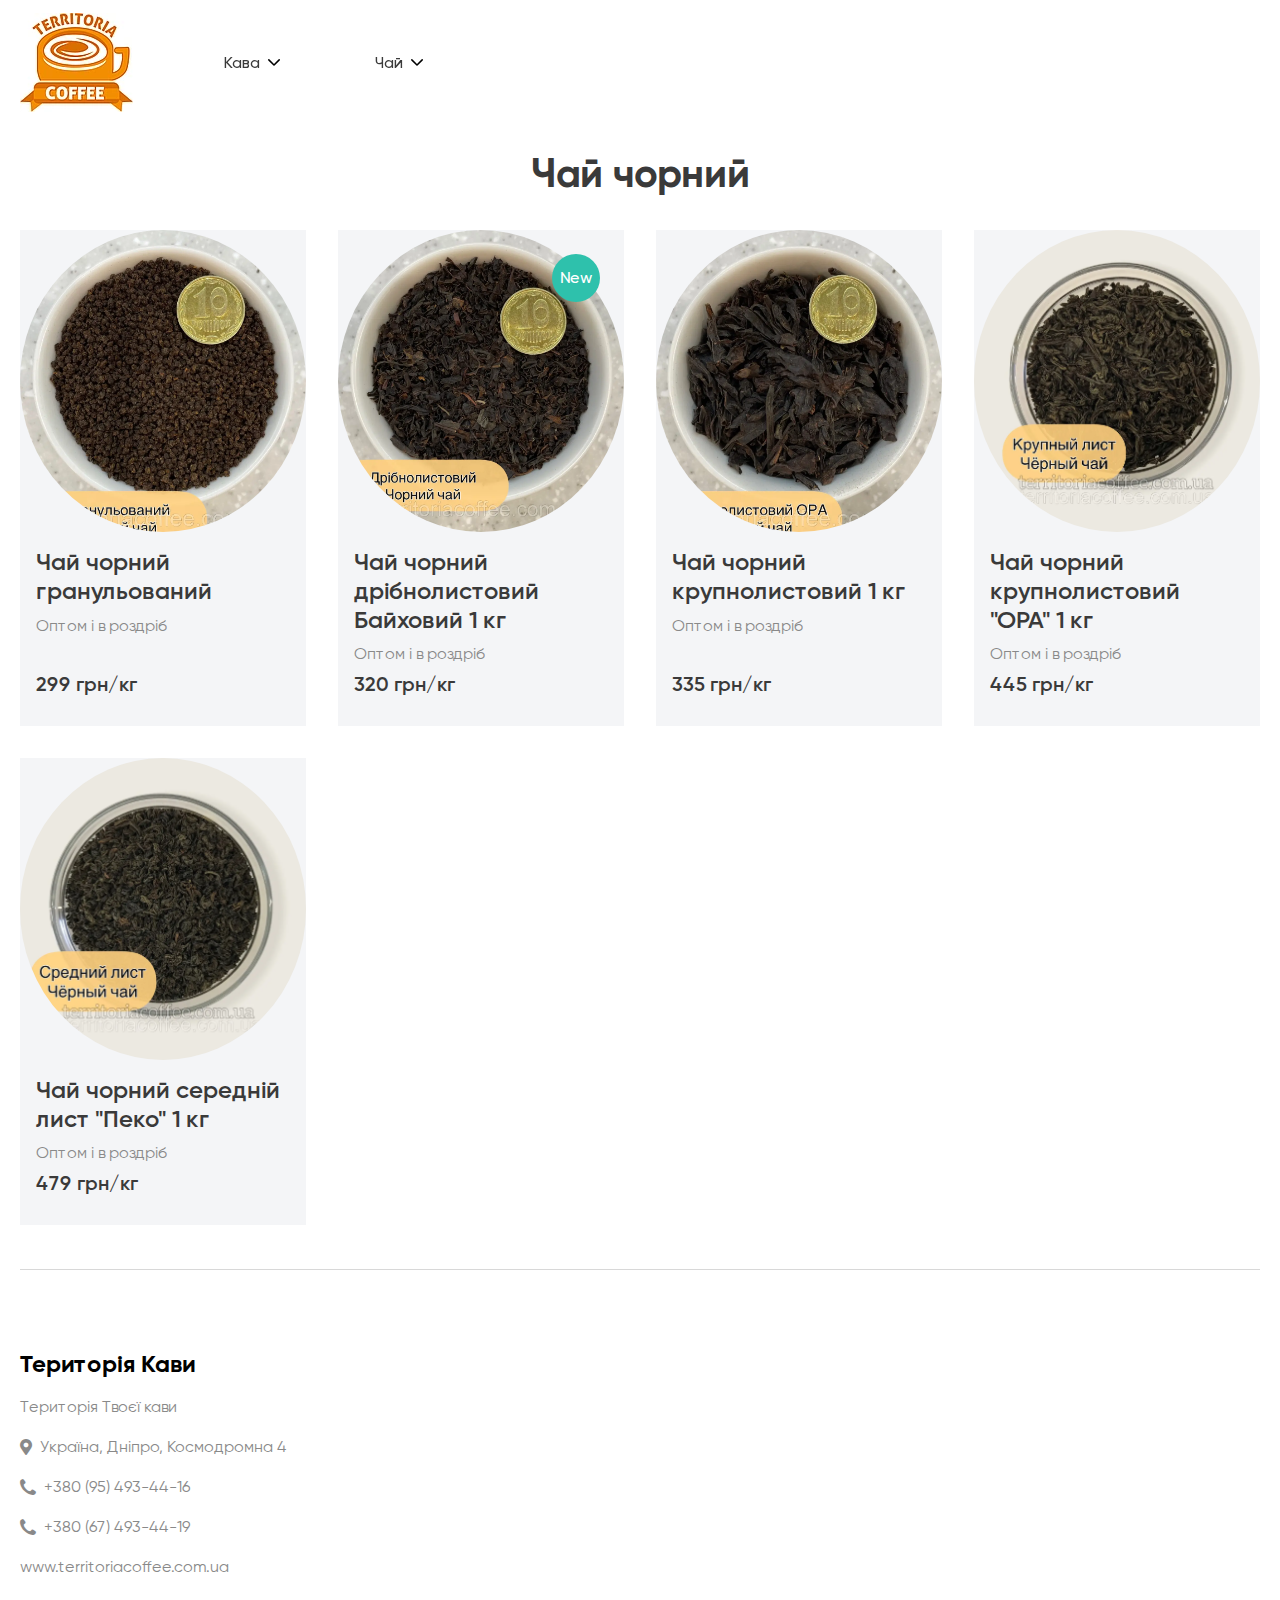
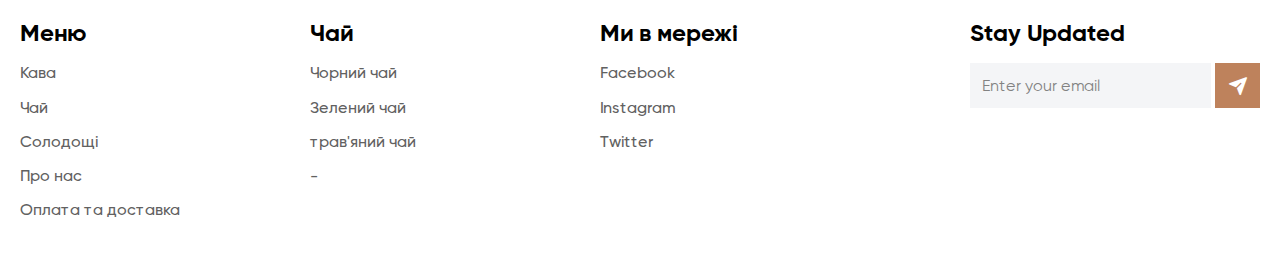
==== commit 042d7304: "ADD" ====
--- a/black-tea-plus.html
+++ b/black-tea-plus.html
@@ -26,32 +26,31 @@
                                 <nav class="menu__body">
                                     <ul data-spollers="768,max" class="menu__list">
                                         <li class="menu__item">
-                                            <a href="" class="menu__link">Чай чорний з добавками</a>
-                                            <button data-spoller type="button"
-                                                class="menu__arrow _icon-arrow-down"></button>
+                                            <a href="coffee.html" class="menu__link">Кава</a>
+                                            <button data-spoller type="button" class="menu__arrow _icon-arrow-down"></button>
                                             <ul class="menu__sub-list">
                                                 <li class="menu__sub-item">
                                                     <a href="" class="menu__sub-link">ОПТ кави</a>
                                                 </li>
                                                 <li class="menu__sub-item">
-                                                    <a href="" class="menu__sub-link">Зернова кава</a>
-                                                </li>
-                                                <li class="menu__sub-item">
-                                                    <a href="" class="menu__sub-link">Кава мелена</a>
-                                                </li>
-                                                <li class="menu__sub-item">
-                                                    <a href="" class="menu__sub-link">Ароматизована зернова кава</a>
-                                                </li>
-                                                <li class="menu__sub-item">
-                                                    <a href="" class="menu__sub-link">Кава розчинна</a>
-                                                </li>
-                                                <li class="menu__sub-item">
-                                                    <a href="" class="menu__sub-link">Ароматизована розчинна кава</a>
+                                                    <a href="coffee-beans.html" class="menu__sub-link">Зернова кава</a>
+                                                </li>
+                                                <li class="menu__sub-item">
+                                                    <a href="coffee-ground.html" class="menu__sub-link">Кава мелена</a>
+                                                </li>
+                                                <li class="menu__sub-item">
+                                                    <a href="coffee-beans-plus.html" class="menu__sub-link">Ароматизована зернова кава</a>
+                                                </li>
+                                                <li class="menu__sub-item">
+                                                    <a href="coffee-instant.html" class="menu__sub-link">Кава розчинна</a>
+                                                </li>
+                                                <li class="menu__sub-item">
+                                                    <a href="coffee-instant-plus.html" class="menu__sub-link">Ароматизована розчинна кава</a>
                                                 </li>
                                             </ul>
                                         </li>
                                         <li class="menu__item">
-                                            <a href="" class="menu__link">Чай</a>
+                                            <a href="tea.html" class="menu__link">Чай</a>
                                             <button data-spoller type="button"
                                                 class="menu__arrow _icon-arrow-down"></button>
                                             <ul class="menu__sub-list">
